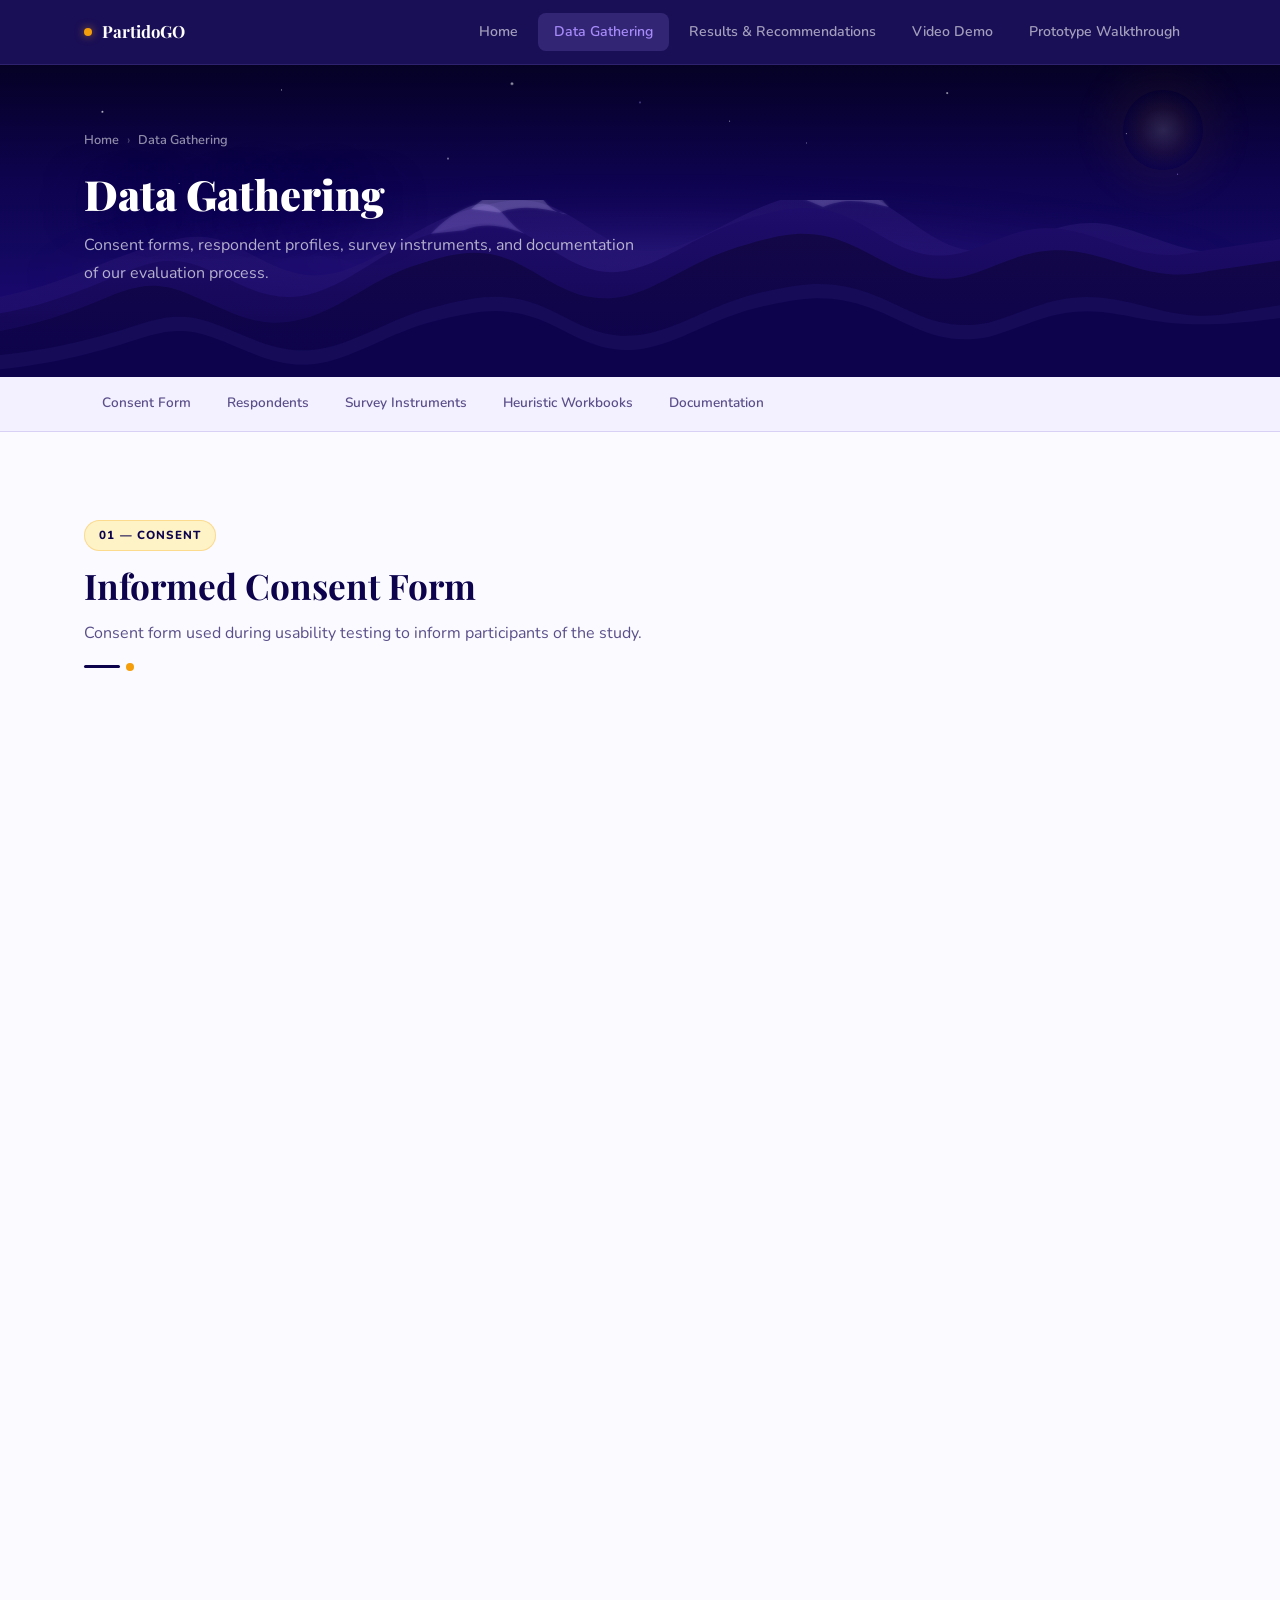
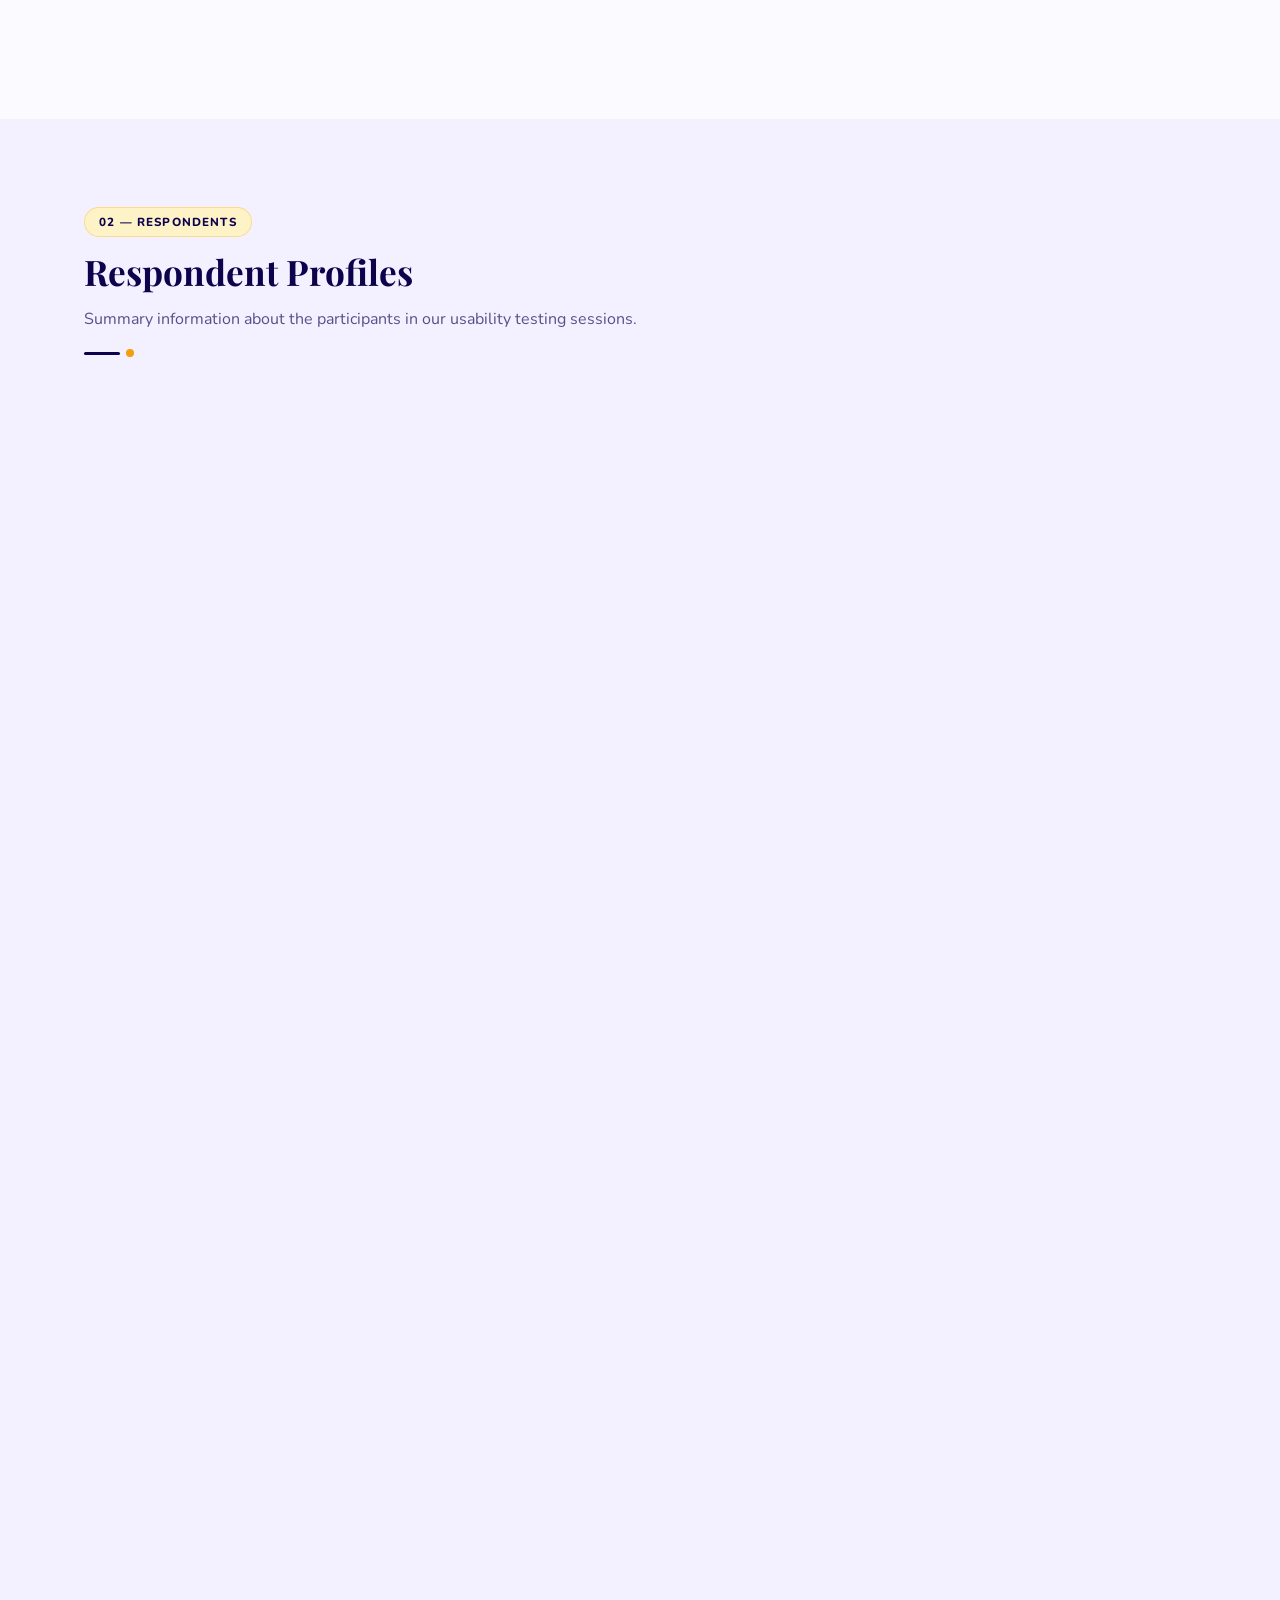
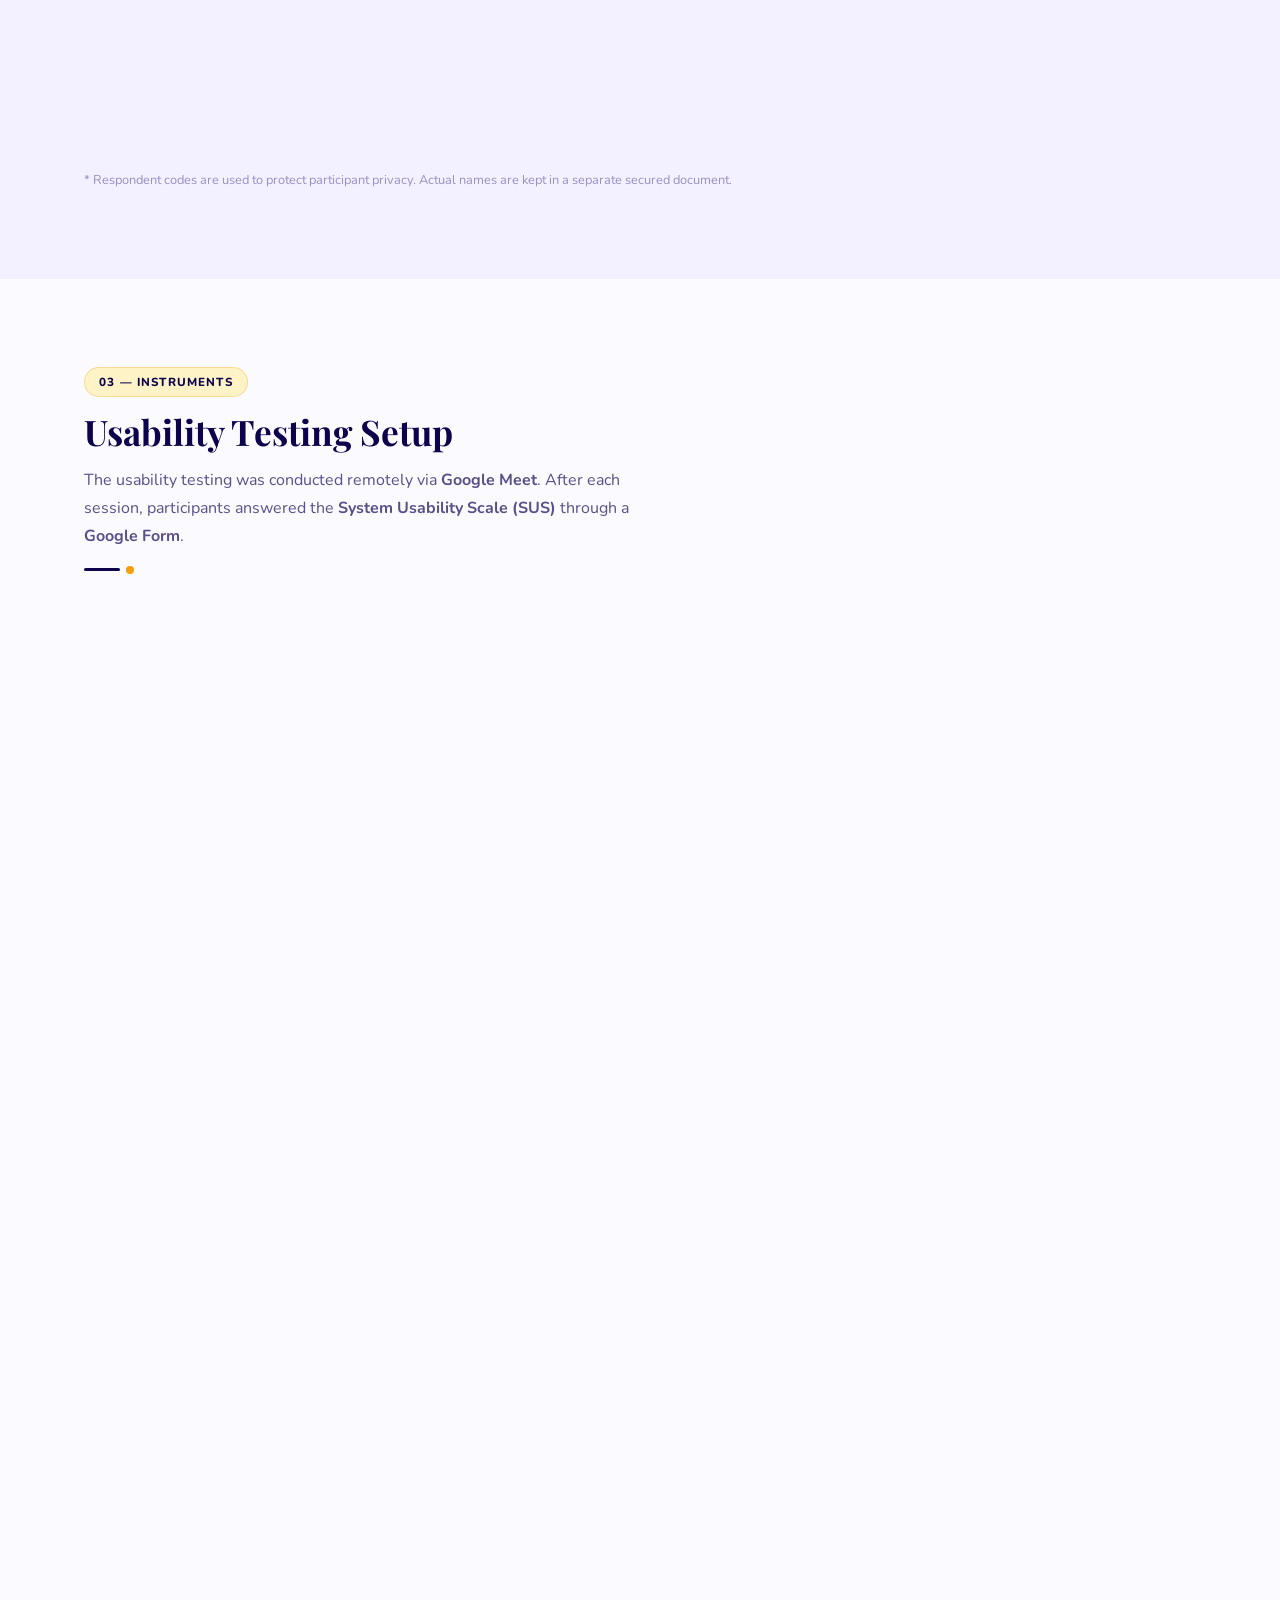
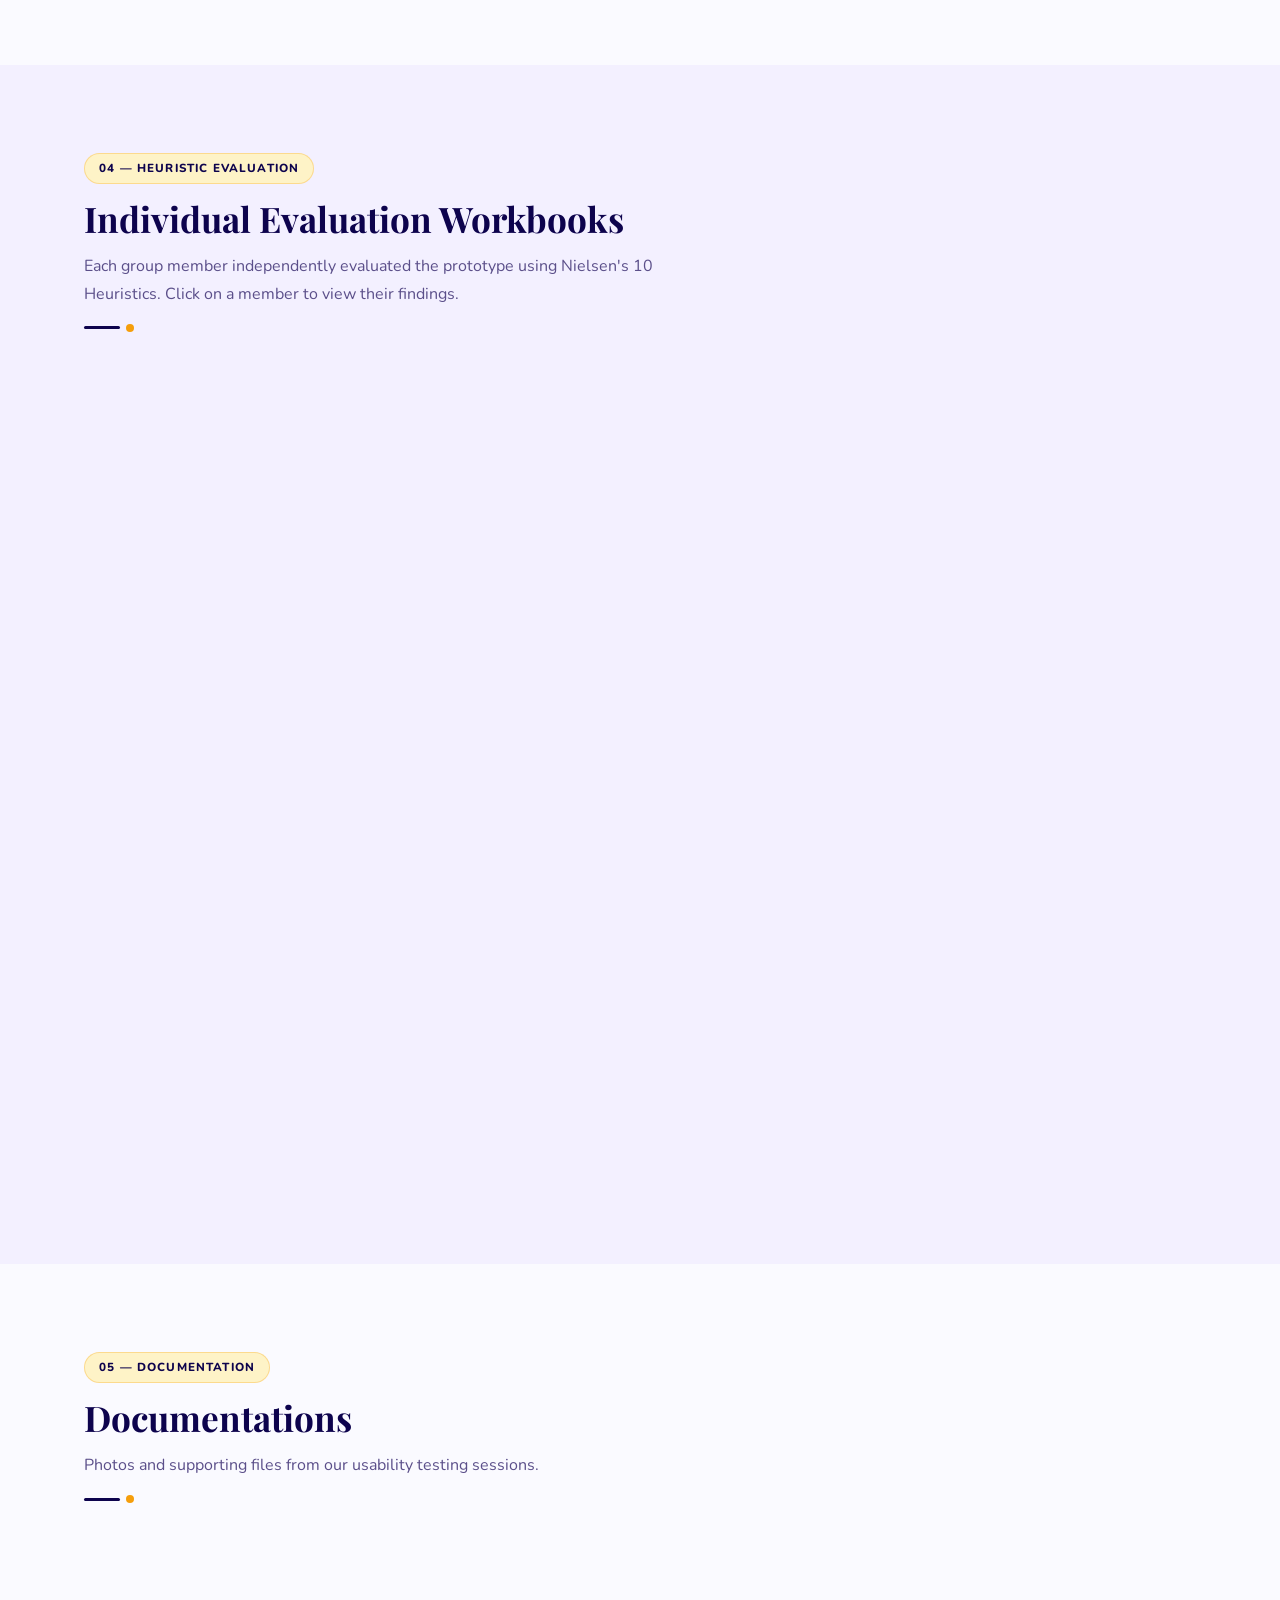
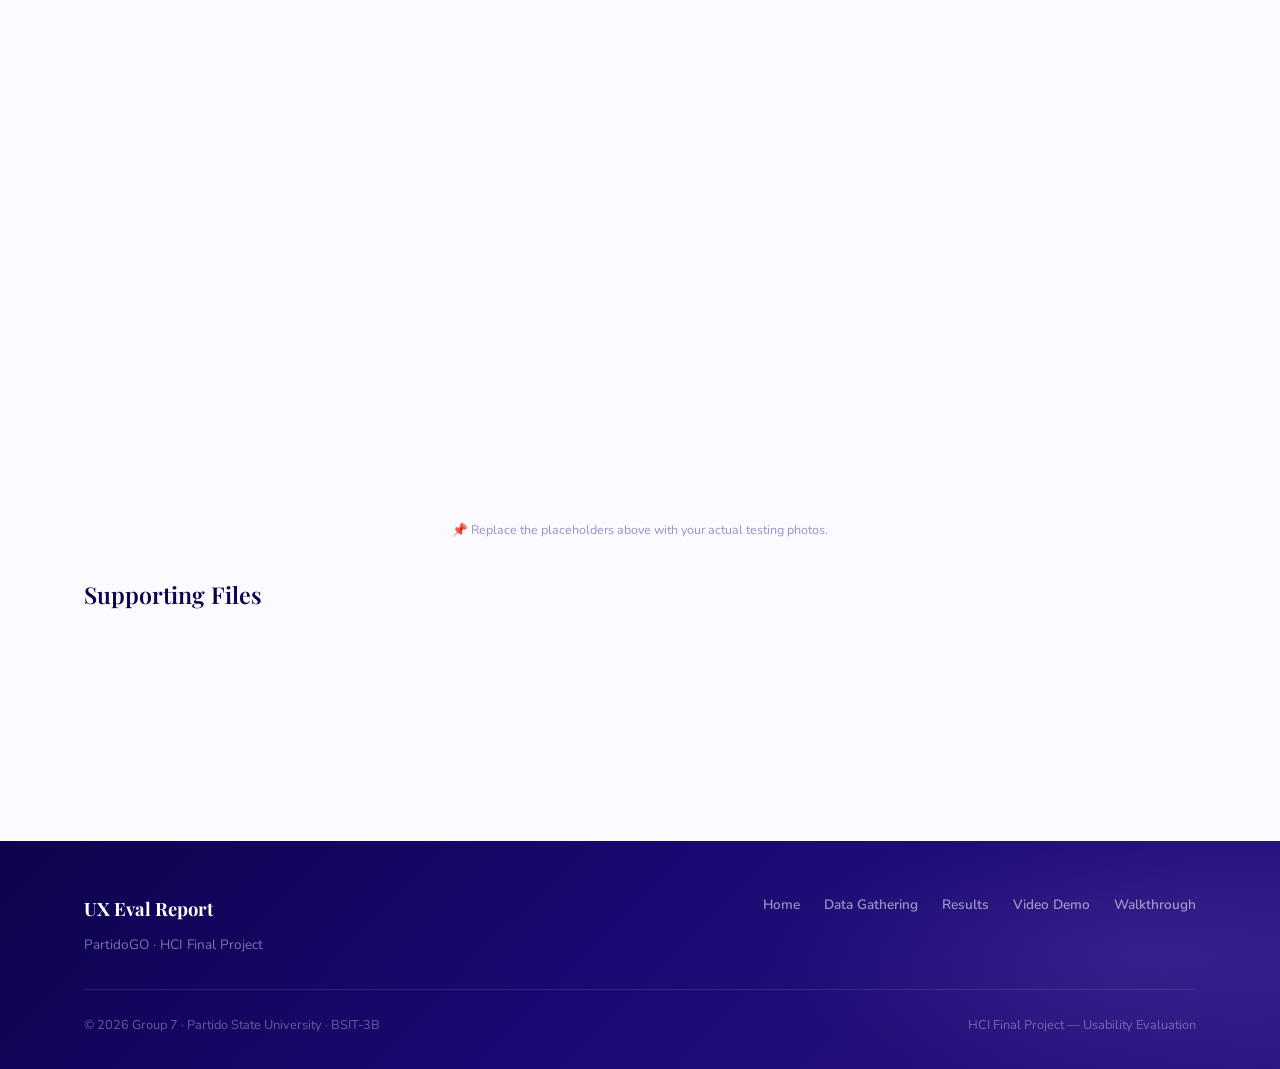
==== data-gathering.html @ dab22401 "Add files via upload" ====
<!DOCTYPE html>
<html lang="en">
<head>
  <meta charset="UTF-8">
  <meta name="viewport" content="width=device-width, initial-scale=1.0">
  <title>Data Gathering — Usability Evaluation Report</title>
  <link rel="stylesheet" href="style.css">
</head>
<body>

  <!-- ══════════════════ NAVBAR ══════════════════ -->
  <nav class="navbar">
    <div class="nav-container">
      <a href="index.html" class="nav-brand">
        <span class="brand-dot"></span>
        PartidoGO
      </a>
      <div class="nav-links">
        <a href="index.html"                 class="nav-link">Home</a>
        <a href="data-gathering.html"        class="nav-link active">Data Gathering</a>
        <a href="results.html"               class="nav-link">Results &amp; Recommendations</a>
        <a href="video-demo.html"            class="nav-link">Video Demo</a>
        <a href="prototype-walkthrough.html" class="nav-link">Prototype Walkthrough</a>
      </div>
      <button class="nav-toggle" id="navToggle" aria-label="Toggle menu">
        <span></span><span></span><span></span>
      </button>
    </div>
  </nav>

  <!-- ══════════════════ PAGE HERO ══════════════════ -->
  <section class="page-hero">
    <div class="page-hero-aurora"></div>
    <div class="page-hero-mountains">
      <svg viewBox="0 0 1440 200" preserveAspectRatio="none" xmlns="http://www.w3.org/2000/svg">
        <defs>
          <linearGradient id="ph-far" x1="0" y1="0" x2="0" y2="1">
            <stop offset="0%" stop-color="#2D1A7A" stop-opacity=".5"/>
            <stop offset="100%" stop-color="#1A0A60" stop-opacity=".75"/>
          </linearGradient>
          <linearGradient id="ph-mid" x1="0" y1="0" x2="0" y2="1">
            <stop offset="0%" stop-color="#1E0D6A"/>
            <stop offset="100%" stop-color="#120550"/>
          </linearGradient>
          <linearGradient id="ph-near" x1="0" y1="0" x2="0" y2="1">
            <stop offset="0%" stop-color="#130747"/>
            <stop offset="100%" stop-color="#0D034D"/>
          </linearGradient>
          <filter id="ph-glow"><feGaussianBlur stdDeviation="2" result="b"/><feMerge><feMergeNode in="b"/><feMergeNode in="SourceGraphic"/></feMerge></filter>
        </defs>
        <!-- Far peaks -->
        <g class="mtn-layer-1">
          <path d="M-40,200 L-40,115 C50,105 100,75 160,55 C205,40 230,35 265,52 C305,72 335,95 385,80 C435,64 470,25 530,10 C572,-2 600,-6 638,16 C674,36 705,68 755,54 C800,42 835,10 895,-5 C938,-16 965,-18 1000,8 C1038,32 1072,68 1125,55 C1165,44 1198,18 1250,28 C1305,40 1340,68 1395,55 L1480,42 L1480,200 Z" fill="url(#ph-far)"/>
          <path d="M530,10 C545,-3 558,-10 572,-14 C584,-18 594,-16 606,-6 C616,4 620,14 638,16 C615,10 588,4 562,14 Z" fill="rgba(210,200,255,.16)" filter="url(#ph-glow)"/>
          <path d="M895,-5 C910,-18 924,-24 940,-28 C952,-31 963,-28 974,-20 C983,-13 988,-4 1000,8 C977,2 952,-4 926,8 Z" fill="rgba(210,200,255,.13)" filter="url(#ph-glow)"/>
        </g>
        <!-- Mid peaks -->
        <g class="mtn-layer-2">
          <path d="M-60,200 L-60,135 C30,128 75,108 125,88 C162,72 188,60 228,76 C272,94 305,120 355,104 C400,90 432,55 485,38 C526,25 554,20 590,38 C628,57 660,92 712,78 C756,66 787,36 845,20 C888,8 916,3 955,20 C994,38 1025,72 1080,60 C1118,50 1150,24 1202,34 C1255,44 1290,72 1348,58 L1480,38 L1480,200 Z" fill="url(#ph-mid)"/>
          <path d="M485,38 C498,24 512,14 527,8 C538,3 548,2 560,10 C570,17 574,28 590,38 C570,30 547,24 522,34 Z" fill="rgba(180,165,255,.14)" filter="url(#ph-glow)"/>
        </g>
        <!-- Near ridge -->
        <g class="mtn-layer-3">
          <path d="M-80,200 L-80,158 C10,150 55,136 105,116 C142,100 168,88 208,104 C254,122 288,148 340,134 C386,122 418,88 472,72 C514,58 543,53 580,70 C618,88 650,120 704,108 C748,97 780,66 840,50 C884,37 912,32 952,48 C994,65 1028,98 1084,86 C1124,76 1156,50 1210,58 C1264,66 1298,94 1360,80 L1480,62 L1480,200 Z" fill="url(#ph-near)"/>
        </g>
        <!-- Foreground silhouette -->
        <path d="M-40,200 L-40,178 C45,172 90,160 138,146 C173,135 198,124 238,138 C282,153 314,178 368,166 C412,155 444,130 498,118 C540,108 568,104 606,118 C644,133 676,162 730,150 C774,140 806,114 865,102 C908,93 937,90 978,105 C1020,120 1054,150 1112,138 C1152,128 1184,104 1240,110 C1295,116 1328,140 1392,126 L1480,112 L1480,200 Z" fill="#0D034D"/>
        <!-- Fog seam -->
        <path d="M-40,178 C45,172 90,160 138,146 C173,135 198,124 238,138 C282,153 314,178 368,166 C412,155 444,130 498,118 C540,108 568,104 606,118 C644,133 676,162 730,150 C774,140 806,114 865,102 C908,93 937,90 978,105 C1020,120 1054,150 1112,138 C1152,128 1184,104 1240,110 C1295,116 1328,140 1392,126 L1480,112 L1480,126 C1328,154 1295,132 1240,126 C1184,120 1152,144 1112,154 C1054,166 1020,136 978,121 C937,106 908,109 865,118 C806,130 774,156 730,166 C676,178 644,149 606,134 C568,120 540,124 498,134 C444,146 412,171 368,182 C314,194 282,169 238,154 C198,140 173,151 138,162 C90,176 45,188 -40,194 Z" fill="rgba(167,139,250,.06)"/>
      </svg>
    </div>
    <div class="container">
      <div class="page-hero-content">
        <div class="breadcrumb">
          <a href="index.html">Home</a>
          <span class="sep">›</span>
          <span>Data Gathering</span>
        </div>
        <h1>Data Gathering</h1>
        <p>Consent forms, respondent profiles, survey instruments, and documentation of our evaluation process.</p>
      </div>
    </div>
  </section>

  <!-- ══════════════════ SECTION NAV ══════════════════ -->
  <div style="background: var(--surface); border-bottom: 1px solid var(--border); position: sticky; top: 64px; z-index: 90;">
    <div class="container">
      <div style="display:flex; gap:0; overflow-x:auto;">
        <a href="#consent"       style="padding:14px 18px; font-size:.85rem; font-weight:600; color:var(--text-muted); white-space:nowrap; border-bottom:2px solid transparent; transition:var(--transition);" onmouseover="this.style.color='var(--blue)'" onmouseout="this.style.color='var(--text-muted)'">Consent Form</a>
        <a href="#respondents"   style="padding:14px 18px; font-size:.85rem; font-weight:600; color:var(--text-muted); white-space:nowrap; border-bottom:2px solid transparent; transition:var(--transition);" onmouseover="this.style.color='var(--blue)'" onmouseout="this.style.color='var(--text-muted)'">Respondents</a>
        <a href="#instruments"   style="padding:14px 18px; font-size:.85rem; font-weight:600; color:var(--text-muted); white-space:nowrap; border-bottom:2px solid transparent; transition:var(--transition);" onmouseover="this.style.color='var(--blue)'" onmouseout="this.style.color='var(--text-muted)'">Survey Instruments</a>
        <a href="#heuristics"    style="padding:14px 18px; font-size:.85rem; font-weight:600; color:var(--text-muted); white-space:nowrap; border-bottom:2px solid transparent; transition:var(--transition);" onmouseover="this.style.color='var(--blue)'" onmouseout="this.style.color='var(--text-muted)'">Heuristic Workbooks</a>
        <a href="#documentation" style="padding:14px 18px; font-size:.85rem; font-weight:600; color:var(--text-muted); white-space:nowrap; border-bottom:2px solid transparent; transition:var(--transition);" onmouseover="this.style.color='var(--blue)'" onmouseout="this.style.color='var(--text-muted)'">Documentation</a>
      </div>
    </div>
  </div>

 <!--══════════════════ 1. CONSENT FORM ══════════════════ --> 
  <section class="section" id="consent">
    <div class="container">
      <div class="section-header">
        <span class="section-tag">01 — Consent</span>
        <h2>Informed Consent Form</h2>
        <p>Consent form used during usability testing to inform participants of the study.</p>
        <div class="section-divider"></div>
      </div>

      <div class="document-preview fade-up">
        <!-- ✏️ EDIT: Replace all [placeholders] with your actual content -->
        <h3>INFORMED CONSENT FORM</h3>
        <p class="doc-subtitle">Usability Testing — PartidoGO<br>Partido State University · CEC · AY 2025-2026</p>

         <div class="doc-section">
          <h4>Study Title</h4>
          <p>PartidoGo is a mobile application designed to streamline tourism in the Partido area of Bicol by 
            allowing users to easily locate and book local resorts and tourist spots. 
            It solves the difficulty of finding reliable travel information in the region,
             specifically targeting local travelers and tourists looking for a seamless exploration experience. 
            Core features include an interactive map, verified accommodation listings, and a simplified booking system.</p>
        </div> 

        <div class="doc-section">
          <h4>Purpose of the Study</h4>
          <p>
            
            This study aims to evaluate the usability of the PartidoGO mobile application
            prototype. The evaluation will help identify usability issues and areas for improvement
            based on user interaction and feedback.
          </p>
        </div> 

         <!-- ✏️ EDIT: Update these based on your actual testing procedure  -->
        <!-- <div class="doc-section">
          <h4>What Participation Involves</h4>
          <ul>
            
            <li>You will be asked to perform a series of tasks using the prototype.</li>
            <li>Your interactions, comments, and feedback will be observed and recorded.</li>
            <li>You will complete a short survey after the tasks are completed.</li>
            <li>The session is expected to take approximately [X] minutes.</li>
          </ul>
        </div> -->

        <div class="doc-section">
          <h4>Confidentiality</h4>
          <p>
            All information collected during this study will be kept confidential and will only be
            used for academic purposes. Your name will not be associated with any published results
            unless you give explicit permission.
          </p>
        </div>

        <div class="doc-section">
          <h4>Voluntary Participation</h4>
          <p>
            Participation in this study is entirely voluntary. You may choose to stop participating
            at any time without consequence.
          </p>
        </div>

        <div class="doc-section">
          <h4>Participant Agreement</h4>
          <div class="doc-field">
            <span class="doc-field-label">Participant Name</span>
            <span class="doc-field-value">______________________________</span>
          </div>
          <div class="doc-field">
            <span class="doc-field-label">Signature</span>
            <span class="doc-field-value">______________________________</span>
          </div>
          <div class="doc-field">
            <span class="doc-field-label">Date</span>
            <span class="doc-field-value">______________________________</span>
          </div>
        </div> 

        <!-- Download Button -->
        <div style="margin-top:28px; display:flex; align-items:center; gap:16px; flex-wrap:wrap;">
          <a href="assets/docs/consent-form.pdf" download="PartidoGO_Consent_Form.pdf"
             style="
               display: inline-flex; align-items: center; gap: 10px;
               padding: 13px 28px;
               background: var(--grad-card);
               color: #fff;
               font-family: 'Nunito', sans-serif;
               font-weight: 700; font-size: .92rem;
               border-radius: var(--radius-md);
               text-decoration: none;
               box-shadow: 0 4px 16px rgba(13,3,77,.25);
               transition: var(--transition);
               border: 1px solid rgba(167,139,250,.25);
             "
             onmouseover="this.style.transform='translateY(-2px)'; this.style.boxShadow='0 8px 24px rgba(13,3,77,.35)';"
             onmouseout="this.style.transform='translateY(0)'; this.style.boxShadow='0 4px 16px rgba(13,3,77,.25)';">
            <svg xmlns="http://www.w3.org/2000/svg" width="18" height="18" viewBox="0 0 24 24" fill="none"
                 stroke="currentColor" stroke-width="2.2" stroke-linecap="round" stroke-linejoin="round">
              <path d="M21 15v4a2 2 0 0 1-2 2H5a2 2 0 0 1-2-2v-4"/>
              <polyline points="7 10 12 15 17 10"/>
              <line x1="12" y1="15" x2="12" y2="3"/>
            </svg>
            Download Consent Form (PDF)
          </a>
          <span style="font-size:.8rem; color:var(--text-light);">
            <!-- ✏️ EDIT: Update the href above to your actual PDF path -->
            File: PartidoGO_Consent_Form.pdf
          </span>
        </div>
      </div>

    </div>
  </section>

  <!-- ══════════════════ 2. RESPONDENTS ══════════════════ -->
  <section class="section" id="respondents" style="background: var(--surface);">
    <div class="container">
      <div class="section-header">
        <span class="section-tag">02 — Respondents</span>
        <h2>Respondent Profiles</h2>
        <p>Summary information about the participants in our usability testing sessions.</p>
        <div class="section-divider"></div>
      </div>

      <!-- Summary Stats -->
      <div class="grid-4 fade-up" style="margin-bottom: 40px;">
        <div class="card stat-card">
          <div class="stat-number"><span data-count="20">20</span></div>
          <div class="stat-label">Total Respondents</div>
        </div>
        <div class="card stat-card">
          <div class="stat-number" style="font-size:1.8rem;">19–24</div>
          <div class="stat-label">Age Range</div>
        </div>
        <div class="card stat-card">
          <div class="stat-number"><span data-count="30">30</span><span class="stat-unit">m</span></div>
          <div class="stat-label">Avg. Session Duration</div>
        </div>
        <div class="card stat-card">
          <div class="stat-number"><span data-count="1">1</span></div>
          <div class="stat-label">Presentation Per Session</div>
        </div>
      </div>

      <!-- Respondent Table -->
      <div class="table-wrap fade-up">
        <table>
          <thead>
            <tr>
              <th>#</th>
              <th>Respondent Code</th>
              <th>Age</th>
              <th>Gender</th>
              <th>Occupation</th>
              <th>Device Experience</th>
              <th>App Familiarity</th>
            </tr>
          </thead>
          <tbody>
            <!-- Real respondent data from Google Form -->
            <tr>
              <td>1</td>
              <td><span class="resp-tag">P-01</span></td>
              <td>19</td>
              <td>Male</td>
              <td>BET-EET</td>
              <td><span class="badge badge-blue">No Experience</span></td>
              <td><span class="badge badge-blue">Weekly</span></td>
            </tr>
            <tr>
              <td>2</td>
              <td><span class="resp-tag">P-02</span></td>
              <td>19</td>
              <td>Male</td>
              <td>BET-EET</td>
              <td><span class="badge badge-navy">Experienced</span></td>
              <td><span class="badge badge-blue">Weekly</span></td>
            </tr>
            <tr>
              <td>3</td>
              <td><span class="resp-tag">P-03</span></td>
              <td>19</td>
              <td>Male</td>
              <td>BET-EET</td>
              <td><span class="badge badge-navy">Experienced</span></td>
              <td><span class="badge badge-navy">Daily</span></td>
            </tr>
            <tr>
              <td>4</td>
              <td><span class="resp-tag">P-04</span></td>
              <td>24</td>
              <td>Male</td>
              <td>BET-EET</td>
              <td><span class="badge badge-blue">No Experience</span></td>
              <td><span class="badge badge-navy">Daily</span></td>
            </tr>
            <tr>
              <td>5</td>
              <td><span class="resp-tag">P-05</span></td>
              <td>23</td>
              <td>Male</td>
              <td>BET-EET</td>
              <td><span class="badge badge-navy">Experienced</span></td>
              <td><span class="badge badge-navy">Daily</span></td>
            </tr>
            <tr>
              <td>6</td>
              <td><span class="resp-tag">P-06</span></td>
              <td>20</td>
              <td>Male</td>
              <td>BET-EET</td>
              <td><span class="badge badge-blue">No Experience</span></td>
              <td><span class="badge badge-navy">Daily</span></td>
            </tr>
            <tr>
              <td>7</td>
              <td><span class="resp-tag">P-07</span></td>
              <td>21</td>
              <td>Male</td>
              <td>BET-EET</td>
              <td><span class="badge badge-navy">Experienced</span></td>
              <td><span class="badge badge-blue">Weekly</span></td>
            </tr>
            <tr>
              <td>8</td>
              <td><span class="resp-tag">P-08</span></td>
              <td>21</td>
              <td>Male</td>
              <td>BET-EET</td>
              <td><span class="badge badge-blue">No Experience</span></td>
              <td><span class="badge badge-blue">Weekly</span></td>
            </tr>
            <tr>
              <td>9</td>
              <td><span class="resp-tag">P-09</span></td>
              <td>20</td>
              <td>Female</td>
              <td>BET-EET</td>
              <td><span class="badge badge-navy">Experienced</span></td>
              <td><span class="badge badge-navy">Daily</span></td>
            </tr>
            <tr>
              <td>10</td>
              <td><span class="resp-tag">P-10</span></td>
              <td>20</td>
              <td>Male</td>
              <td>BET-EET</td>
              <td><span class="badge badge-navy">Experienced</span></td>
              <td><span class="badge badge-navy">Daily</span></td>
            </tr>
            <tr>
              <td>11</td>
              <td><span class="resp-tag">P-11</span></td>
              <td>21</td>
              <td>Male</td>
              <td>BSIT</td>
              <td><span class="badge badge-blue">No Experience</span></td>
              <td><span class="badge badge-blue">Weekly</span></td>
            </tr>
            <tr>
              <td>12</td>
              <td><span class="resp-tag">P-12</span></td>
              <td>21</td>
              <td>Female</td>
              <td>BSIT</td>
              <td><span class="badge badge-navy">Experienced</span></td>
              <td><span class="badge badge-blue">Weekly</span></td>
            </tr>
            <tr>
              <td>13</td>
              <td><span class="resp-tag">P-13</span></td>
              <td>21</td>
              <td>Male</td>
              <td>BSIT</td>
              <td><span class="badge badge-blue">No Experience</span></td>
              <td><span class="badge badge-navy">Daily</span></td>
            </tr>
            <tr>
              <td>14</td>
              <td><span class="resp-tag">P-14</span></td>
              <td>21</td>
              <td>Male</td>
              <td>BSIT</td>
              <td><span class="badge badge-blue">No Experience</span></td>
              <td><span class="badge badge-navy">Daily</span></td>
            </tr>
            <tr>
              <td>15</td>
              <td><span class="resp-tag">P-15</span></td>
              <td>21</td>
              <td>Female</td>
              <td>BSIT</td>
              <td><span class="badge badge-blue">No Experience</span></td>
              <td><span class="badge badge-navy">Daily</span></td>
            </tr>
            <tr>
              <td>16</td>
              <td><span class="resp-tag">P-16</span></td>
              <td>21</td>
              <td>Female</td>
              <td>BSIT</td>
              <td><span class="badge badge-blue">No Experience</span></td>
              <td><span class="badge badge-blue">Weekly</span></td>
            </tr>
            <tr>
              <td>17</td>
              <td><span class="resp-tag">P-17</span></td>
              <td>20</td>
              <td>Male</td>
              <td>BSIT</td>
              <td><span class="badge badge-navy">Experienced</span></td>
              <td><span class="badge badge-navy">Daily</span></td>
            </tr>
            <tr>
              <td>18</td>
              <td><span class="resp-tag">P-18</span></td>
              <td>21</td>
              <td>Female</td>
              <td>BSIT</td>
              <td><span class="badge badge-navy">Experienced</span></td>
              <td><span class="badge badge-navy">Daily</span></td>
            </tr>
            <tr>
              <td>19</td>
              <td><span class="resp-tag">P-19</span></td>
              <td>21</td>
              <td>Female</td>
              <td>BSIT</td>
              <td><span class="badge badge-navy">Experienced</span></td>
              <td><span class="badge badge-navy">Daily</span></td>
            </tr>
            <tr>
              <td>20</td>
              <td><span class="resp-tag">P-20</span></td>
              <td>22</td>
              <td>Undisclosed</td>
              <td>BET-EET</td>
              <td><span class="badge badge-blue">No Experience</span></td>
              <td><span class="badge badge-navy">Daily</span></td>
            </tr>
          </tbody>
        </table>
      </div>
      <p style="font-size:.8rem; color:var(--text-light); margin-top:12px;">
        * Respondent codes are used to protect participant privacy. Actual names are kept in a separate secured document.
      </p>

    </div>
  </section>

  <!-- ══════════════════ 3. SURVEY INSTRUMENTS ══════════════════ -->
  <section class="section" id="instruments">
    <div class="container">
      <div class="section-header">
        <span class="section-tag">03 — Instruments</span>
        <h2>Usability Testing Setup</h2>
        <p>The usability testing was conducted remotely via <strong>Google Meet</strong>. After each session, participants answered the <strong>System Usability Scale (SUS)</strong> through a <strong>Google Form</strong>.</p>
        <div class="section-divider"></div>
      </div>

      <!-- Platform cards -->
      <div class="grid-2 fade-up" style="gap:20px; margin-bottom:28px;">

        <div class="card" style="padding:28px; display:flex; gap:20px; align-items:flex-start;">
          <div style="min-width:52px; height:52px; border-radius:var(--radius-md); background:linear-gradient(135deg,#00897B,#00BCD4); display:flex; align-items:center; justify-content:center; font-size:1.6rem; flex-shrink:0;">📹</div>
          <div>
            <h3 style="margin-bottom:8px; font-size:1.05rem;">Google Meet</h3>
            <p style="font-size:.87rem; color:var(--text-muted); margin-bottom:14px;">Sessions were conducted online via Google Meet. Participants shared their screens while navigating the PartidoGO Figma prototype. Evaluators observed in real time using a think-aloud protocol.</p>
            <div style="display:flex; flex-wrap:wrap; gap:8px;">
              <span class="badge badge-blue">Remote Testing</span>
              <span class="badge badge-blue">Screen Sharing</span>
              <span class="badge badge-blue">Think-Aloud Protocol</span>
              <span class="badge badge-blue">Live Observation</span>
            </div>
          </div>
        </div>

        <div class="card" style="padding:28px; display:flex; gap:20px; align-items:flex-start;">
          <div style="min-width:52px; height:52px; border-radius:var(--radius-md); background:linear-gradient(135deg,#7B1FA2,#AB47BC); display:flex; align-items:center; justify-content:center; font-size:1.6rem; flex-shrink:0;">📋</div>
          <div>
            <h3 style="margin-bottom:8px; font-size:1.05rem;">Google Forms — SUS Survey</h3>
            <p style="font-size:.87rem; color:var(--text-muted); margin-bottom:14px;">After each session, participants answered the System Usability Scale (SUS) — a 10-item questionnaire rated on a 5-point Likert scale — plus two open-ended questions, all via Google Forms.</p>
            <div style="display:flex; flex-wrap:wrap; gap:8px;">
              <span class="badge badge-blue">SUS Questionnaire</span>
              <span class="badge badge-blue">5-Point Likert Scale</span>
              <span class="badge badge-blue">Post-Test Survey</span>
              <span class="badge badge-blue">Online Form</span>
            </div>
            <div style="margin-top:16px;">
              <a href="https://docs.google.com/forms/d/e/1FAIpQLSet2xJ8a_52hUhe0fhdMQfhwXNplUOZAH_THDa6PddJi89e6w/viewform" target="_blank" rel="noopener"
                 style="display:inline-flex; align-items:center; gap:8px; padding:9px 18px; background:var(--grad-card); color:#fff; font-size:.83rem; font-weight:700; border-radius:100px; transition:var(--transition);"
                 onmouseover="this.style.opacity='.85'" onmouseout="this.style.opacity='1'">
                Open Google Form ↗
              </a>
            </div>
          </div>
        </div>

      </div>

      <!-- SUS Questions + Process -->
      <div class="grid-2 fade-up" style="align-items:start; gap:24px; margin-bottom:32px;">

        <div class="card" style="padding:28px;">
          <h3 style="margin-bottom:6px;">📊 SUS — 10 Questions</h3>
          <p style="font-size:.82rem; color:var(--text-muted); margin-bottom:20px;">Rated 1 (Strongly Disagree) to 5 (Strongly Agree)</p>
          <div style="display:flex; flex-direction:column; gap:10px;">
                        <div style="display:flex; gap:12px; align-items:flex-start;">
              <span style="min-width:26px; height:26px; background:var(--navy); color:#fff; border-radius:50%; display:flex; align-items:center; justify-content:center; font-size:.72rem; font-weight:700; flex-shrink:0; margin-top:1px;">1</span>
              <span style="font-size:.87rem; color:var(--text);">I think that I would like to use the PartidoGO system frequently.</span>
            </div>            <div style="display:flex; gap:12px; align-items:flex-start;">
              <span style="min-width:26px; height:26px; background:var(--navy); color:#fff; border-radius:50%; display:flex; align-items:center; justify-content:center; font-size:.72rem; font-weight:700; flex-shrink:0; margin-top:1px;">2</span>
              <span style="font-size:.87rem; color:var(--text);">I found the PartidoGO system unnecessarily complex.</span>
            </div>            <div style="display:flex; gap:12px; align-items:flex-start;">
              <span style="min-width:26px; height:26px; background:var(--navy); color:#fff; border-radius:50%; display:flex; align-items:center; justify-content:center; font-size:.72rem; font-weight:700; flex-shrink:0; margin-top:1px;">3</span>
              <span style="font-size:.87rem; color:var(--text);">I thought the system was easy to use.</span>
            </div>            <div style="display:flex; gap:12px; align-items:flex-start;">
              <span style="min-width:26px; height:26px; background:var(--navy); color:#fff; border-radius:50%; display:flex; align-items:center; justify-content:center; font-size:.72rem; font-weight:700; flex-shrink:0; margin-top:1px;">4</span>
              <span style="font-size:.87rem; color:var(--text);">I think that I would need the support of a technical person to use the system.</span>
            </div>            <div style="display:flex; gap:12px; align-items:flex-start;">
              <span style="min-width:26px; height:26px; background:var(--navy); color:#fff; border-radius:50%; display:flex; align-items:center; justify-content:center; font-size:.72rem; font-weight:700; flex-shrink:0; margin-top:1px;">5</span>
              <span style="font-size:.87rem; color:var(--text);">I found the various functions in this system were well integrated.</span>
            </div>            <div style="display:flex; gap:12px; align-items:flex-start;">
              <span style="min-width:26px; height:26px; background:var(--navy); color:#fff; border-radius:50%; display:flex; align-items:center; justify-content:center; font-size:.72rem; font-weight:700; flex-shrink:0; margin-top:1px;">6</span>
              <span style="font-size:.87rem; color:var(--text);">I thought there was too much inconsistency in this system.</span>
            </div>            <div style="display:flex; gap:12px; align-items:flex-start;">
              <span style="min-width:26px; height:26px; background:var(--navy); color:#fff; border-radius:50%; display:flex; align-items:center; justify-content:center; font-size:.72rem; font-weight:700; flex-shrink:0; margin-top:1px;">7</span>
              <span style="font-size:.87rem; color:var(--text);">I would imagine that most people would learn to use this system very quickly.</span>
            </div>            <div style="display:flex; gap:12px; align-items:flex-start;">
              <span style="min-width:26px; height:26px; background:var(--navy); color:#fff; border-radius:50%; display:flex; align-items:center; justify-content:center; font-size:.72rem; font-weight:700; flex-shrink:0; margin-top:1px;">8</span>
              <span style="font-size:.87rem; color:var(--text);">I found the system very cumbersome to use.</span>
            </div>            <div style="display:flex; gap:12px; align-items:flex-start;">
              <span style="min-width:26px; height:26px; background:var(--navy); color:#fff; border-radius:50%; display:flex; align-items:center; justify-content:center; font-size:.72rem; font-weight:700; flex-shrink:0; margin-top:1px;">9</span>
              <span style="font-size:.87rem; color:var(--text);">I felt very confident using the system.</span>
            </div>            <div style="display:flex; gap:12px; align-items:flex-start;">
              <span style="min-width:26px; height:26px; background:var(--navy); color:#fff; border-radius:50%; display:flex; align-items:center; justify-content:center; font-size:.72rem; font-weight:700; flex-shrink:0; margin-top:1px;">10</span>
              <span style="font-size:.87rem; color:var(--text);">I needed to learn a lot of things before I could get going with this system.</span>
            </div>
          </div>
        </div>

        <div style="display:flex; flex-direction:column; gap:20px;">

          <div class="card" style="padding:28px;">
            <h3 style="margin-bottom:16px;">🗓️ Session Process</h3>
            <div style="display:flex; flex-direction:column; gap:14px;">
              <div style="display:flex; gap:14px; align-items:flex-start;">
                <div style="min-width:32px; height:32px; border-radius:50%; background:var(--grad-card); color:var(--lavender); display:flex; align-items:center; justify-content:center; font-weight:800; font-size:.85rem; flex-shrink:0;">1</div>
                <div><div style="font-weight:700; font-size:.88rem; color:var(--navy);">Invitation &amp; Consent</div><div style="font-size:.82rem; color:var(--text-muted);">Participants were invited via Google Meet. The consent form was explained and acknowledged before the session began.</div></div>
              </div>
              <div style="display:flex; gap:14px; align-items:flex-start;">
                <div style="min-width:32px; height:32px; border-radius:50%; background:var(--grad-card); color:var(--lavender); display:flex; align-items:center; justify-content:center; font-weight:800; font-size:.85rem; flex-shrink:0;">2</div>
                <div><div style="font-weight:700; font-size:.88rem; color:var(--navy);">Prototype Testing via Screen Share</div><div style="font-size:.82rem; color:var(--text-muted);">Participants shared their screen and navigated the PartidoGO Figma prototype while thinking aloud. Evaluators observed silently and noted issues.</div></div>
              </div>
              <div style="display:flex; gap:14px; align-items:flex-start;">
                <div style="min-width:32px; height:32px; border-radius:50%; background:var(--grad-card); color:var(--lavender); display:flex; align-items:center; justify-content:center; font-weight:800; font-size:.85rem; flex-shrink:0;">3</div>
                <div><div style="font-weight:700; font-size:.88rem; color:var(--navy);">Post-Test SUS Survey via Google Forms</div><div style="font-size:.82rem; color:var(--text-muted);">After the session, participants were sent the Google Form link containing the SUS questionnaire and open-ended questions.</div></div>
              </div>
            </div>
          </div>

          <div class="card" style="padding:28px;">
            <h3 style="margin-bottom:16px;">💬 Open-Ended Questions</h3>
            <div style="display:flex; flex-direction:column; gap:12px;">
              <div style="padding:12px 16px; background:var(--surface); border-radius:var(--radius-sm); border-left:3px solid var(--gold);">
                <div style="font-size:.87rem; color:var(--text);">What did you like about the system?</div>
              </div>
              <div style="padding:12px 16px; background:var(--surface); border-radius:var(--radius-sm); border-left:3px solid var(--gold);">
                <div style="font-size:.87rem; color:var(--text);">What improvements can you suggest?</div>
              </div>
            </div>
          </div>

        </div>
      </div>

      

    </div>
  </section>

    <!-- ══════════════════ 4. HEURISTIC WORKBOOKS ══════════════════ -->
  <section class="section" id="heuristics" style="background: var(--surface);">
    <div class="container">
      <div class="section-header">
        <span class="section-tag">04 — Heuristic Evaluation</span>
        <h2>Individual Evaluation Workbooks</h2>
        <p>Each group member independently evaluated the prototype using Nielsen's 10 Heuristics. Click on a member to view their findings.</p>
        <div class="section-divider"></div>
      </div>

      <!-- ✏️ INFO: The accordion below has one entry per member.
           Duplicate a .accordion-item block to add more members.
           The heuristic numbers below match Nielsen's 10: H1–H10. -->

      <div class="accordion fade-up">

        <!-- MEMBER 1 WORKBOOK -->
        <div class="accordion-item open">
          <button class="accordion-header">
            <div class="accordion-title">
              <div class="accordion-icon">AB</div>
              <!-- ✏️ EDIT: Member name -->
              Lon Adlehcir Monserate — Heuristic Evaluation Workbook
            </div>
            <span class="accordion-chevron">▼</span>
          </button>
                    <div class="accordion-body">
            <div style="padding:32px 24px; text-align:center; background:var(--surface); border-radius:var(--radius-md); border:2px dashed var(--border);">
              <div style="font-size:2.5rem; margin-bottom:12px;">📋</div>
              <div style="font-weight:700; font-size:1rem; color:var(--navy); margin-bottom:8px;">Lon Adlehcir Monserate</div>
              <div style="font-size:.88rem; color:var(--text-muted); margin-bottom:20px;">
                The completed heuristic evaluation workbook will be uploaded here once finished.<br>
                <em>Pending submission — coming soon.</em>
              </div>
              <div style="display:inline-flex; align-items:center; gap:8px; padding:10px 20px; background:var(--blue-light); border-radius:100px; font-size:.82rem; color:var(--text-muted);">
                <span>⏳</span> Workbook PDF pending upload
              </div>
            </div>
          </div>
        </div>

        <!-- MEMBER 2 WORKBOOK -->
        <div class="accordion-item">
          <button class="accordion-header">
            <div class="accordion-title">
              <div class="accordion-icon">
                <img src="assets/images/DEXTER.png" alt="">
              </div>
              Dexter P. Ricarte — Heuristic Evaluation Workbook
            </div>
            <span class="accordion-chevron">▼</span>
          </button>
          <div class="accordion-body">
            <div style="margin-bottom:20px; display:flex; align-items:center; justify-content:space-between; flex-wrap:wrap; gap:12px;">
              <div>
                <div style="font-weight:700; font-size:1rem; color:var(--indigo-deep);">Dexter P. Ricarte</div>
                <div style="font-size:.82rem; color:var(--text-muted);">Evaluator · May 3, 2026 · PartidoGO</div>
              </div>
              <a href="assets/docs/Ricarte-D_Heuristic_Evaluation_Workbook.pdf" download
                 style="display:inline-flex; align-items:center; gap:8px; padding:10px 20px; background:var(--grad-card); color:#fff; border-radius:var(--radius-md); font-size:.82rem; font-weight:700; text-decoration:none;">
                ⬇ Download Workbook PDF
              </a>
            </div>

            <div class="table-wrap">
              <table>
                <thead>
                  <tr>
                    <th style="width:5%;">#</th>
                    <th style="width:20%;">Heuristic</th>
                    <th style="width:25%;">Issue Found</th>
                    <th style="width:15%;">Screen</th>
                    <th style="width:8%;">Severity</th>
                    <th style="width:27%;">Recommendation</th>
                  </tr>
                </thead>
                <tbody>
                  <tr>
                    <td style="font-weight:700; color:var(--indigo-deep);">H1</td>
                    <td style="font-weight:600;">Visibility of System Status</td>
                    <td>The bottom navigation bar highlights the "Search" icon (magnifying glass) as active, but the page content shows the "Explore" dashboard rather than a search interface.</td>
                    <td><span class="resp-tag">Home Screen</span></td>
                    <td><span class="severity-3">3</span></td>
                    <td>Ensure the active state of the navigation icons correctly matches the current page content.</td>
                  </tr>
                  <tr>
                    <td style="font-weight:700; color:var(--indigo-deep);">H2</td>
                    <td style="font-weight:600;">Match Between System and the Real World</td>
                    <td>The "Done" button and "Back" arrow are both present at the top, but it isn't immediately clear if "Done" saves the changes or if the "Back" arrow discards them.</td>
                    <td><span class="resp-tag">Profile</span></td>
                    <td><span class="severity-2">2</span></td>
                    <td>Use more explicit labels like "Save Changes" instead of "Done" to ensure the action matches the user's intent to update their information.</td>
                  </tr>
                  <tr>
                    <td style="font-weight:700; color:var(--indigo-deep);">H3</td>
                    <td style="font-weight:600;">User Control and Freedom</td>
                    <td>The user has no way to go back a step in the process. There is no cancel button or option to redo the schedule.</td>
                    <td><span class="resp-tag">My Schedule</span></td>
                    <td><span class="severity-3">3</span></td>
                    <td>Include a "Cancel" button or a "Close" (X) icon when the user is creating or editing an itinerary. Add a "Reset Schedule" button or "Edit" mode to modify individual entries without deleting the entire plan.</td>
                  </tr>
                  <tr>
                    <td style="font-weight:700; color:var(--indigo-deep);">H4</td>
                    <td style="font-weight:600;">Consistency and Standards</td>
                    <td>Naming inconsistency: the header on one screen says "Popular Places" while the home dashboard refers to them as "Best Destination".</td>
                    <td><span class="resp-tag">Multiple Screens</span></td>
                    <td><span class="severity-2">2</span></td>
                    <td>Standardize button components and terminology (e.g., choose either "Places" or "Destinations") across all frames to maintain a professional look and feel.</td>
                  </tr>
                  <tr>
                    <td style="font-weight:700; color:var(--indigo-deep);">H5</td>
                    <td style="font-weight:600;">Error Prevention</td>
                    <td>The "Sign up" form asks for "Birth of date" and "Phone Number" immediately. If a user enters an invalid format, there are no visible constraints or examples to guide them before they click Register.</td>
                    <td><span class="resp-tag">Sign Up</span></td>
                    <td><span class="severity-3">3</span></td>
                    <td>Use input masks for the date (mm/dd/yyyy) and phone number fields to prevent users from submitting incorrect data.</td>
                  </tr>
                  <tr>
                    <td style="font-weight:700; color:var(--indigo-deep);">H6</td>
                    <td style="font-weight:600;">Recognition Rather Than Recall</td>
                    <td>In the map, the search bar contains the placeholder "Search attractions...". Once the user clicks into the map, the search bar is still visible but empty. Users might forget what they were originally looking for if they navigate through multiple map layers.</td>
                    <td><span class="resp-tag">Map Search</span></td>
                    <td><span class="severity-2">2</span></td>
                    <td>Keep the last searched term visible in the search bar or provide a "Recent Searches" dropdown to minimize the user's memory load.</td>
                  </tr>
                  <tr>
                    <td style="font-weight:700; color:var(--indigo-deep);">H7</td>
                    <td style="font-weight:600;">Flexibility and Efficiency of Use</td>
                    <td>The MAP view shows zoom buttons (+ and -) and a "re-center" icon, but there are no accelerators for power users such as category filters (e.g., "Nearby Food" or "Gas Stations") directly on the map.</td>
                    <td><span class="resp-tag">Map</span></td>
                    <td><span class="severity-2">2</span></td>
                    <td>Add small shortcut "chips" or icons for common tourist needs (Restrooms, Food, Parking) directly on the map interface to speed up interaction.</td>
                  </tr>
                  <tr>
                    <td style="font-weight:700; color:var(--indigo-deep);">H8</td>
                    <td style="font-weight:600;">Aesthetic and Minimalist Design</td>
                    <td>The "Luksohon Falls" sheet contains redundant action buttons (both a "Directions" button and a "Start" button) that clutter the primary view. On "My Schedule", the use of large dates next to tiny location addresses creates a disjointed reading flow.</td>
                    <td><span class="resp-tag">Map · Schedule</span></td>
                    <td><span class="severity-2">2</span></td>
                    <td>Combine "Directions" and "Start" into a single primary action button. Reduce the number of icons and secondary text details displayed on initial cards to make the interface feel more modern and less busy.</td>
                  </tr>
                  <tr>
                    <td style="font-weight:700; color:var(--indigo-deep);">H9</td>
                    <td style="font-weight:600;">Help Users Recognize, Diagnose, and Recover from Errors</td>
                    <td>If a user views "My Schedule" on a day with no trips, the screen might appear broken rather than simply empty. There is also no clear feedback if a search for an attraction fails — the map simply remains static.</td>
                    <td><span class="resp-tag">My Schedule · Map</span></td>
                    <td><span class="severity-3">3</span></td>
                    <td>Display a friendly empty state message like "No trips today! Explore new destinations." Use traditional error styling (red text or icon) if a user attempts to "Set Schedule" without selecting a valid date.</td>
                  </tr>
                  <tr>
                    <td style="font-weight:700; color:var(--indigo-deep);">H10</td>
                    <td style="font-weight:600;">Help and Documentation</td>
                    <td>There are no tooltips or onboarding prompts to explain how to use the interactive map or the schedule sync feature.</td>
                    <td><span class="resp-tag">Map · Schedule</span></td>
                    <td><span class="severity-2">2</span></td>
                    <td>When a user first opens the Map, provide a one-time "coach mark" or tooltip pointing to the "View Maps" button to explain its function right at the moment they need it.</td>
                  </tr>
                </tbody>
              </table>
            </div>

            <!-- Severity Legend -->
            <div style="margin-top:16px; display:flex; flex-wrap:wrap; gap:12px; font-size:.8rem;">
              <span style="color:var(--text-muted); font-weight:600;">Severity Scale:</span>
              <span><span class="severity-0">0</span> — Not a problem</span>
              <span><span class="severity-1">1</span> — Cosmetic only</span>
              <span><span class="severity-2">2</span> — Minor</span>
              <span><span class="severity-3">3</span> — Major</span>
              <span><span class="severity-4">4</span> — Catastrophe</span>
            </div>
          </div>
        </div>

        <!-- MEMBER 3 WORKBOOK -->
        <div class="accordion-item">
          <button class="accordion-header">
            <div class="accordion-title">
              <div class="accordion-icon">
                <img src="assets/images/SHELEECATES.jpg" alt="">
              </div>
              Sheleecates Yurong Bruzo — Heuristic Evaluation Workbook
            </div>
            <span class="accordion-chevron">▼</span>
          </button>
          <div class="accordion-body">
            <div style="margin-bottom:20px; display:flex; align-items:center; justify-content:space-between; flex-wrap:wrap; gap:12px;">
              <div>
                <div style="font-weight:700; font-size:1rem; color:var(--indigo-deep);">Sheleecates Y. Bruzo</div>
                <div style="font-size:.82rem; color:var(--text-muted);">Evaluator · May 9, 2026 · PartidoGO</div>
              </div>
              <a href="assets/docs/Sheleecates-B_Heuristic_Evaluation_Workbook.pdf" download
                 style="display:inline-flex; align-items:center; gap:8px; padding:10px 20px; background:var(--grad-card); color:#fff; border-radius:var(--radius-md); font-size:.82rem; font-weight:700; text-decoration:none;">
                ⬇ Download Workbook PDF
              </a>
            </div>

            <div class="table-wrap">
              <table>
                <thead>
                  <tr>
                    <th style="width:5%;">#</th>
                    <th style="width:20%;">Heuristic</th>
                    <th style="width:28%;">Issue Found</th>
                    <th style="width:12%;">Screen</th>
                    <th style="width:8%;">Severity</th>
                    <th style="width:27%;">Recommendation</th>
                  </tr>
                </thead>
                <tbody>
                  <tr>
                    <td style="font-weight:700; color:var(--indigo-deep);">H1</td>
                    <td style="font-weight:600;">Visibility of System Status</td>
                    <td>The app shows navigation labels (Maps, Home, Calendar, Profile) but lacks detailed instructions or guides. The scheduling feature provides confirmation messages, but other parts of the app still need clearer and more consistent feedback after user actions.</td>
                    <td><span class="resp-tag">Multiple</span></td>
                    <td><span class="severity-2">2</span></td>
                    <td>Add clearer feedback and simple guides for first-time users. Include loading indicators and confirmation messages so users know what is happening in the system.</td>
                  </tr>
                  <tr>
                    <td style="font-weight:700; color:var(--indigo-deep);">H2</td>
                    <td style="font-weight:600;">Match Between System and the Real World</td>
                    <td>The prototype uses simple words, familiar icons, and images that help users understand the app naturally. The design follows real-world conventions and users can navigate easily without confusion.</td>
                    <td><span class="resp-tag">All Screens</span></td>
                    <td><span class="severity-1">1</span></td>
                    <td>Continue using simple and familiar words, icons, and layouts. Organizing information more clearly would also make navigation easier for users.</td>
                  </tr>
                  <tr>
                    <td style="font-weight:700; color:var(--indigo-deep);">H3</td>
                    <td style="font-weight:600;">User Control and Freedom</td>
                    <td>Most features lack user control because there are only limited exit, reset, undo, and redo options. This is especially important in booking hotels, restaurants, and resorts where users may need to edit or cancel their decisions.</td>
                    <td><span class="resp-tag">Schedule · Booking</span></td>
                    <td><span class="severity-3">3</span></td>
                    <td>Add more options such as cancel, back, or edit buttons so users can easily correct mistakes or change decisions, especially when scheduling or booking trips.</td>
                  </tr>
                  <tr>
                    <td style="font-weight:700; color:var(--indigo-deep);">H4</td>
                    <td style="font-weight:600;">Consistency and Standards</td>
                    <td>Some parts of the app use different visual styles and layouts, especially in the bottom navigation and interface sections. These inconsistencies may confuse users and affect the overall user experience.</td>
                    <td><span class="resp-tag">Navigation</span></td>
                    <td><span class="severity-2">2</span></td>
                    <td>Use the same colors, layouts, and button styles consistently throughout the app to avoid confusing users and make the interface look more organized.</td>
                  </tr>
                  <tr>
                    <td style="font-weight:700; color:var(--indigo-deep);">H5</td>
                    <td style="font-weight:600;">Error Prevention</td>
                    <td>The app only provides confirmation and conditions during login and signup. Other features, especially scheduling and booking, still lack proper error prevention tools to help users avoid accidental mistakes.</td>
                    <td><span class="resp-tag">Schedule · Booking</span></td>
                    <td><span class="severity-3">3</span></td>
                    <td>Include more confirmation prompts and warnings before users complete important actions to help prevent accidental mistakes or incomplete inputs.</td>
                  </tr>
                  <tr>
                    <td style="font-weight:700; color:var(--indigo-deep);">H6</td>
                    <td style="font-weight:600;">Recognition Rather Than Recall</td>
                    <td>Some parts of the app use similar layouts and repeated feature designs which help users become familiar with the interface. Commonly used functions are visible and recognizable so users do not need to memorize too many steps.</td>
                    <td><span class="resp-tag">All Screens</span></td>
                    <td><span class="severity-1">1</span></td>
                    <td>Keep important buttons and features visible at all times to help users navigate the app more easily without needing to remember too many steps.</td>
                  </tr>
                  <tr>
                    <td style="font-weight:700; color:var(--indigo-deep);">H7</td>
                    <td style="font-weight:600;">Flexibility and Efficiency of Use</td>
                    <td>The app is simple and accessible but the efficiency of the experience depends on how users interact with it. Advanced shortcuts or personalized features are still limited.</td>
                    <td><span class="resp-tag">All Screens</span></td>
                    <td><span class="severity-2">2</span></td>
                    <td>Allow users to save favorites or quickly access frequently used features for a smoother and more efficient experience.</td>
                  </tr>
                  <tr>
                    <td style="font-weight:700; color:var(--indigo-deep);">H8</td>
                    <td style="font-weight:600;">Aesthetic and Minimalist Design</td>
                    <td>The prototype focuses on necessary content and avoids unnecessary elements. However, some sections may still be improved to make the interface look cleaner and more visually balanced.</td>
                    <td><span class="resp-tag">Multiple</span></td>
                    <td><span class="severity-1">1</span></td>
                    <td>Improve the spacing, alignment, and overall arrangement of elements to make the interface look cleaner and more visually balanced while keeping its simple design.</td>
                  </tr>
                  <tr>
                    <td style="font-weight:700; color:var(--indigo-deep);">H9</td>
                    <td style="font-weight:600;">Help Users Recognize, Diagnose, and Recover from Errors</td>
                    <td>The current prototype still lacks proper error messages and recovery options. These features are important because they help users understand problems and guide them on how to fix mistakes quickly.</td>
                    <td><span class="resp-tag">All Screens</span></td>
                    <td><span class="severity-3">3</span></td>
                    <td>Add clear error messages with simple explanations and solutions to help users understand problems and recover from mistakes more easily.</td>
                  </tr>
                  <tr>
                    <td style="font-weight:700; color:var(--indigo-deep);">H10</td>
                    <td style="font-weight:600;">Help and Documentation</td>
                    <td>The prototype currently does not provide help or documentation features. These can still be added in the settings or support section to guide users whenever they need assistance while using the app.</td>
                    <td><span class="resp-tag">Settings</span></td>
                    <td><span class="severity-2">2</span></td>
                    <td>Include a simple help section or FAQ page so users can quickly find guidance whenever they need assistance while using the system.</td>
                  </tr>
                </tbody>
              </table>
            </div>

            <!-- Severity Legend -->
            <div style="margin-top:16px; display:flex; flex-wrap:wrap; gap:12px; font-size:.8rem;">
              <span style="color:var(--text-muted); font-weight:600;">Severity Scale:</span>
              <span><span class="severity-0">0</span> — Not a problem</span>
              <span><span class="severity-1">1</span> — Cosmetic only</span>
              <span><span class="severity-2">2</span> — Minor</span>
              <span><span class="severity-3">3</span> — Major</span>
              <span><span class="severity-4">4</span> — Catastrophe</span>
            </div>
          </div>
        </div>

        <!-- MEMBER 4 WORKBOOK -->
        <div class="accordion-item">
          <button class="accordion-header">
            <div class="accordion-title">
              <div class="accordion-icon">
                <img src="assets/images/CYNTHIA.jpg" alt="">
              </div>
              Cynthia Sales — Heuristic Evaluation Workbook
            </div>
            <span class="accordion-chevron">▼</span>
          </button>
          <div class="accordion-body">
            <div style="margin-bottom:20px; display:flex; align-items:center; justify-content:space-between; flex-wrap:wrap; gap:12px;">
              <div>
                <div style="font-weight:700; font-size:1rem; color:var(--indigo-deep);">Cynthia A. Sales</div>
                <div style="font-size:.82rem; color:var(--text-muted);">Evaluator · May 10, 2026 · PartidoGO</div>
              </div>
              <a href="assets/docs/Sales_Heuristic_Evaluation_Workbook.pdf" download
                 style="display:inline-flex; align-items:center; gap:8px; padding:10px 20px; background:var(--grad-card); color:#fff; border-radius:var(--radius-md); font-size:.82rem; font-weight:700; text-decoration:none;">
                ⬇ Download Workbook PDF
              </a>
            </div>

            <div class="table-wrap">
              <table>
                <thead>
                  <tr>
                    <th style="width:5%;">#</th>
                    <th style="width:20%;">Heuristic</th>
                    <th style="width:25%;">Issue Found</th>
                    <th style="width:15%;">Screen</th>
                    <th style="width:8%;">Severity</th>
                    <th style="width:27%;">Recommendation</th>
                  </tr>
                </thead>
                <tbody>
                  <tr>
                    <td style="font-weight:700; color:var(--indigo-deep);">H1</td>
                    <td style="font-weight:600;">Visibility of System Status</td>
                    <td>After pressing the "Login" button, there is no visible loading indicator or confirmation message, so users may not know if the system is processing their request.</td>
                    <td><span class="resp-tag">Login</span></td>
                    <td><span class="severity-3">3</span></td>
                    <td>Add a loading animation or success message after the user clicks the login button.</td>
                  </tr>
                  <tr>
                    <td style="font-weight:700; color:var(--indigo-deep);">H2</td>
                    <td style="font-weight:600;">Match Between System and the Real World</td>
                    <td>The "Done" button may confuse users because it is unclear whether it saves changes or exits the page.</td>
                    <td><span class="resp-tag">Profile</span></td>
                    <td><span class="severity-2">2</span></td>
                    <td>Replace "Done" with "Save Changes" to make the action clearer for users.</td>
                  </tr>
                  <tr>
                    <td style="font-weight:700; color:var(--indigo-deep);">H3</td>
                    <td style="font-weight:600;">User Control and Freedom</td>
                    <td>The schedule screen does not clearly show a cancel or reset option if users accidentally edit their schedule.</td>
                    <td><span class="resp-tag">My Schedule</span></td>
                    <td><span class="severity-3">3</span></td>
                    <td>Add a visible "Cancel" or "Reset Schedule" button.</td>
                  </tr>
                  <tr>
                    <td style="font-weight:700; color:var(--indigo-deep);">H4</td>
                    <td style="font-weight:600;">Consistency and Standards</td>
                    <td>Some screens use different terms like "Best Destination" and "Recommended for You," which may confuse users.</td>
                    <td><span class="resp-tag">Explore Page</span></td>
                    <td><span class="severity-2">2</span></td>
                    <td>Use consistent terminology across all screens.</td>
                  </tr>
                  <tr>
                    <td style="font-weight:700; color:var(--indigo-deep);">H5</td>
                    <td style="font-weight:600;">Error Prevention</td>
                    <td>The sign-up form does not show input validation for email or phone number fields.</td>
                    <td><span class="resp-tag">Sign Up</span></td>
                    <td><span class="severity-3">3</span></td>
                    <td>Add input validation and format guides before submission.</td>
                  </tr>
                  <tr>
                    <td style="font-weight:700; color:var(--indigo-deep);">H6</td>
                    <td style="font-weight:600;">Recognition Rather Than Recall</td>
                    <td>The search bar becomes empty after interaction, which may make users forget their previous search.</td>
                    <td><span class="resp-tag">Map Search</span></td>
                    <td><span class="severity-2">2</span></td>
                    <td>Keep the recent or last searched term visible in the search bar.</td>
                  </tr>
                  <tr>
                    <td style="font-weight:700; color:var(--indigo-deep);">H7</td>
                    <td style="font-weight:600;">Flexibility and Efficiency of Use</td>
                    <td>The map screen lacks shortcut filters for common tourist categories.</td>
                    <td><span class="resp-tag">Map</span></td>
                    <td><span class="severity-2">2</span></td>
                    <td>Add quick filters like "Hotels," "Restaurants," or "Tourist Spots."</td>
                  </tr>
                  <tr>
                    <td style="font-weight:700; color:var(--indigo-deep);">H8</td>
                    <td style="font-weight:600;">Aesthetic and Minimalist Design</td>
                    <td>The large dates and small text create an unbalanced reading flow.</td>
                    <td><span class="resp-tag">Schedule</span></td>
                    <td><span class="severity-2">2</span></td>
                    <td>Improve text hierarchy and spacing for better readability.</td>
                  </tr>
                  <tr>
                    <td style="font-weight:700; color:var(--indigo-deep);">H9</td>
                    <td style="font-weight:600;">Help Users Recognize, Diagnose, and Recover from Errors</td>
                    <td>If no destination is found, the screen does not provide a message explaining the issue.</td>
                    <td><span class="resp-tag">Search Results</span></td>
                    <td><span class="severity-3">3</span></td>
                    <td>Display a friendly "No results found" message with suggestions.</td>
                  </tr>
                  <tr>
                    <td style="font-weight:700; color:var(--indigo-deep);">H10</td>
                    <td style="font-weight:600;">Help and Documentation</td>
                    <td>There are no tutorials or onboarding tips for first-time users on the map navigation screen.</td>
                    <td><span class="resp-tag">Map</span></td>
                    <td><span class="severity-2">2</span></td>
                    <td>Add tooltips or onboarding guides to explain important features.</td>
                  </tr>
                </tbody>
              </table>
            </div>

            <!-- Severity Legend -->
            <div style="margin-top:16px; display:flex; flex-wrap:wrap; gap:12px; font-size:.8rem;">
              <span style="color:var(--text-muted); font-weight:600;">Severity Scale:</span>
              <span><span class="severity-0">0</span> — Not a problem</span>
              <span><span class="severity-1">1</span> — Cosmetic only</span>
              <span><span class="severity-2">2</span> — Minor</span>
              <span><span class="severity-3">3</span> — Major</span>
              <span><span class="severity-4">4</span> — Catastrophe</span>
            </div>
          </div>
        </div>

      </div><!-- end accordion -->

      <!-- Severity Legend -->
      <div class="card-surface mt-3 fade-up" style="padding:20px 24px;">
        <h4 style="margin-bottom:14px; font-size:.9rem;">Severity Rating Scale (Nielsen)</h4>
        <div style="display:flex; flex-wrap:wrap; gap:12px;">
          <span><strong class="severity-1">0</strong> — Not a usability problem</span>
          <span><strong class="severity-1">1</strong> — Cosmetic problem only</span>
          <span><strong class="severity-2">2</strong> — Minor usability problem</span>
          <span><strong class="severity-3">3</strong> — Major usability problem</span>
          <span><strong class="severity-4">4</strong> — Usability catastrophe</span>
        </div>
      </div>

    </div>
  </section>

  <!-- ══════════════════ 5. PHOTO DOCUMENTATION ══════════════════ -->
  <section class="section" id="documentation">
    <div class="container">
      <div class="section-header">
        <span class="section-tag">05 — Documentation</span>
        <h2>Documentations</h2>
        <p>Photos and supporting files from our usability testing sessions.</p>
        <div class="section-divider"></div>
      </div>

      <!-- ✏️ EDIT: Replace placeholder photo items with actual images:
           <div class="photo-item">
             <img src="assets/images/testing-photo-1.jpg" alt="Testing session photo">
           </div>
      -->
      <!-- Lightbox Modal -->
      <div id="lightbox" onclick="closeLightbox()" style="display:none; position:fixed; inset:0; z-index:9999; background:rgba(0,0,0,.88); align-items:center; justify-content:center; cursor:zoom-out;">
        <button onclick="changeLightboxPhoto(-1)" style="position:fixed; left:24px; top:50%; transform:translateY(-50%); background:rgba(255,255,255,.15); border:none; color:#fff; font-size:1.8rem; width:48px; height:48px; border-radius:50%; cursor:pointer; z-index:10000; transition:.2s;" onmouseover="this.style.background='rgba(255,255,255,.3)'" onmouseout="this.style.background='rgba(255,255,255,.15)'" onclick="event.stopPropagation(); changeLightboxPhoto(-1)">‹</button>
        <img id="lightbox-img" src="" alt="" style="max-width:90vw; max-height:90vh; border-radius:10px; box-shadow:0 24px 64px rgba(0,0,0,.6); object-fit:contain;" onclick="event.stopPropagation()">
        <button onclick="event.stopPropagation(); changeLightboxPhoto(1)" style="position:fixed; right:24px; top:50%; transform:translateY(-50%); background:rgba(255,255,255,.15); border:none; color:#fff; font-size:1.8rem; width:48px; height:48px; border-radius:50%; cursor:pointer; z-index:10000; transition:.2s;" onmouseover="this.style.background='rgba(255,255,255,.3)'" onmouseout="this.style.background='rgba(255,255,255,.15)'">›</button>
        <button onclick="closeLightbox()" style="position:fixed; top:20px; right:24px; background:rgba(255,255,255,.15); border:none; color:#fff; font-size:1.2rem; width:40px; height:40px; border-radius:50%; cursor:pointer; z-index:10000;" onmouseover="this.style.background='rgba(255,255,255,.3)'" onmouseout="this.style.background='rgba(255,255,255,.15)'">✕</button>
        <div id="lightbox-counter" style="position:fixed; bottom:24px; left:50%; transform:translateX(-50%); color:rgba(255,255,255,.7); font-size:.85rem; font-family:'Nunito',sans-serif;"></div>
      </div>

      <div class="photo-grid fade-up">
        <div class="photo-item" style="cursor:zoom-in;" onclick="openLightbox(0)">
          <img src="assets/images/testing-photo-1.png" alt="Testing session photo 1">
          <div class="lb-overlay" style="position:absolute;inset:0;background:rgba(13,3,77,.45);display:flex;align-items:center;justify-content:center;opacity:0;transition:.25s;font-size:1.8rem;">🔍</div>
        </div>
        <div class="photo-item" style="cursor:zoom-in;" onclick="openLightbox(1)">
          <img src="assets/images/testing-photo-2.png" alt="Testing session photo 2">
          <div class="lb-overlay" style="position:absolute;inset:0;background:rgba(13,3,77,.45);display:flex;align-items:center;justify-content:center;opacity:0;transition:.25s;font-size:1.8rem;">🔍</div>
        </div>
        <div class="photo-item" style="cursor:zoom-in;" onclick="openLightbox(2)">
          <img src="assets/images/testing-photo-3.png" alt="Testing session photo 3">
          <div class="lb-overlay" style="position:absolute;inset:0;background:rgba(13,3,77,.45);display:flex;align-items:center;justify-content:center;opacity:0;transition:.25s;font-size:1.8rem;">🔍</div>
        </div>
        <div class="photo-item" style="cursor:zoom-in;" onclick="openLightbox(3)">
          <img src="assets/images/testing-photo-4.png" alt="Testing session photo 4">
          <div class="lb-overlay" style="position:absolute;inset:0;background:rgba(13,3,77,.45);display:flex;align-items:center;justify-content:center;opacity:0;transition:.25s;font-size:1.8rem;">🔍</div>
        </div>
        <div class="photo-item" style="cursor:zoom-in;" onclick="openLightbox(4)">
          <img src="assets/images/testing-photo-5.png" alt="Testing session photo 5">
          <div class="lb-overlay" style="position:absolute;inset:0;background:rgba(13,3,77,.45);display:flex;align-items:center;justify-content:center;opacity:0;transition:.25s;font-size:1.8rem;">🔍</div>
        </div>
        <div class="photo-item" style="cursor:zoom-in;" onclick="openLightbox(5)">
          <img src="assets/images/testing-photo-6.png" alt="Testing session photo 6">
          <div class="lb-overlay" style="position:absolute;inset:0;background:rgba(13,3,77,.45);display:flex;align-items:center;justify-content:center;opacity:0;transition:.25s;font-size:1.8rem;">🔍</div>
        </div>
      </div>

      <style>
        .photo-item:hover .lb-overlay { opacity:1 !important; }
        .photo-item:hover .photo-icon img { transform: scale(1.05); }
        #lightbox { display:none; }
        #lightbox.active { display:flex !important; }
      </style>

      <script>
        const lbPhotos = [
          'assets/images/testing-photo-1.png',
          'assets/images/testing-photo-2.png',
          'assets/images/testing-photo-3.png',
          'assets/images/testing-photo-4.png',
          'assets/images/testing-photo-5.png',
          'assets/images/testing-photo-6.png',
        ];
        let lbIndex = 0;

        function openLightbox(idx) {
          lbIndex = idx;
          document.getElementById('lightbox-img').src = lbPhotos[lbIndex];
          document.getElementById('lightbox-counter').textContent = `${lbIndex + 1} / ${lbPhotos.length}`;
          document.getElementById('lightbox').classList.add('active');
          document.body.style.overflow = 'hidden';
        }
        function closeLightbox() {
          document.getElementById('lightbox').classList.remove('active');
          document.body.style.overflow = '';
        }
        function changeLightboxPhoto(dir) {
          lbIndex = (lbIndex + dir + lbPhotos.length) % lbPhotos.length;
          document.getElementById('lightbox-img').src = lbPhotos[lbIndex];
          document.getElementById('lightbox-counter').textContent = `${lbIndex + 1} / ${lbPhotos.length}`;
        }
        document.addEventListener('keydown', e => {
          const lb = document.getElementById('lightbox');
          if (!lb.classList.contains('active')) return;
          if (e.key === 'Escape') closeLightbox();
          if (e.key === 'ArrowRight') changeLightboxPhoto(1);
          if (e.key === 'ArrowLeft')  changeLightboxPhoto(-1);
        });
      </script>
      <p class="photo-caption">📌 Replace the placeholders above with your actual testing photos.</p>

      <!-- Supporting Documents -->
      <div class="section-header mt-4">
        <h3>Supporting Files</h3>
      </div>
      <div class="grid-3 fade-up">
 
        <!-- Heuristic Workbook — pending upload -->
        <div class="card" style="display:flex; gap:14px; align-items:center; padding:20px; opacity:.5; cursor:not-allowed;" title="Coming soon — workbooks pending upload">
          <span style="font-size:1.8rem;">📋</span>
          <div>
            <div class="fw-700 text-navy" style="font-size:.9rem;">Heuristic Workbook (All)</div>
            <div class="text-muted" style="font-size:.78rem;">⏳ Pending upload</div>
          </div>
        </div>
 
        <!-- Usability Survey Form — Google Form -->
        <a href="https://docs.google.com/forms/d/e/1FAIpQLSet2xJ8a_52hUhe0fhdMQfhwXNplUOZAH_THDa6PddJi89e6w/viewform" target="_blank" rel="noopener" class="card" style="display:flex; gap:14px; align-items:center; padding:20px;">
          <span style="font-size:1.8rem;">📊</span>
          <div>
            <div class="fw-700 text-navy" style="font-size:.9rem;">Usability Survey Form</div>
            <div class="text-muted" style="font-size:.78rem;">Open Google Form ↗</div>
          </div>
        </a>
 
        <!-- Consent Form — PDF download -->
        <a href="assets/docs/consent-form.pdf" download="PartidoGO_Consent_Form.pdf" class="card" style="display:flex; gap:14px; align-items:center; padding:20px;">
          <span style="font-size:1.8rem;">📝</span>
          <div>
            <div class="fw-700 text-navy" style="font-size:.9rem;">Consent Forms</div>
            <div class="text-muted" style="font-size:.78rem;">Download PDF ↓</div>
          </div>
        </a>
 
      </div>
 
    </div>

    </div>
  </section>

  <!-- ══════════════════ FOOTER ══════════════════ -->
  <footer class="footer">
    <div class="footer-inner">
      <div class="footer-top">
        <div>
          <div class="footer-brand">UX Eval Report</div>
          <div class="footer-sub">PartidoGO · HCI Final Project</div>
        </div>
        <nav class="footer-nav">
          <a href="index.html">Home</a>
          <a href="data-gathering.html">Data Gathering</a>
          <a href="results.html">Results</a>
          <a href="video-demo.html">Video Demo</a>
          <a href="prototype-walkthrough.html">Walkthrough</a>
        </nav>
      </div>
      <div class="footer-bottom">
        <span class="footer-copy">© 2026 Group 7 · Partido State University · BSIT-3B</span>
        <span class="footer-copy">HCI Final Project — Usability Evaluation</span>
      </div>
    </div>
  </footer>

  <script src="js/main.js"></script>
</body>
</html>
---- style.css ----
/* ============================================================
   USABILITY EVALUATION REPORT — REDESIGNED STYLESHEET
   Theme: Deep Indigo · Gradient base: #0D034D
   Fonts: Playfair Display (headings) · Nunito (body)
   ============================================================ */

@import url('https://fonts.googleapis.com/css2?family=Playfair+Display:wght@400;600;700;900&family=Nunito:wght@400;500;600;700;800&display=swap');

/* ── TOKENS ──────────────────────────────────────────────── */
:root {
  --indigo-deep:   #0D034D;
  --indigo-mid:    #1A0870;
  --indigo-soft:   #2D1580;
  --indigo-light:  #4B2FAA;
  --violet:        #7C3AED;
  --lavender:      #A78BFA;
  --lavender-pale: #EDE9FE;
  --gold:          #F59E0B;
  --gold-light:    #FEF3C7;
  --teal:          #2DD4BF;

  --bg:            #FAFAFF;
  --surface:       #F3F0FF;
  --surface-alt:   #EDE9FE;
  --border:        #D8D0F5;
  --text:          #12062B;
  --text-muted:    #5B4F8A;
  --text-light:    #9B8FC5;

  --grad-main: linear-gradient(135deg, #0D034D 0%, #1A0870 45%, #2D1580 100%);
  --grad-card: linear-gradient(135deg, #0D034D 0%, #2D1580 100%);
  --grad-subtle: linear-gradient(135deg, #F3F0FF 0%, #EDE9FE 100%);

  --shadow-sm:  0 2px 8px rgba(13,3,77,.08), 0 1px 3px rgba(13,3,77,.05);
  --shadow-md:  0 6px 24px rgba(13,3,77,.12), 0 2px 8px rgba(13,3,77,.07);
  --shadow-lg:  0 16px 56px rgba(13,3,77,.18), 0 4px 16px rgba(13,3,77,.10);

  --radius-sm:   8px;
  --radius-md:   16px;
  --radius-lg:   24px;
  --radius-xl:   32px;
  --transition:  all .24s cubic-bezier(.4,0,.2,1);
}

/* ── RESET ───────────────────────────────────────────────── */
*, *::before, *::after { box-sizing: border-box; margin: 0; padding: 0; }
html { scroll-behavior: smooth; }
body {
  font-family: 'Nunito', sans-serif;
  font-size: 16px; line-height: 1.75;
  color: var(--text); background: var(--bg);
  -webkit-font-smoothing: antialiased;
}
img { max-width: 100%; display: block; }
a { text-decoration: none; color: inherit; }
ul { list-style: none; }

/* ── TYPOGRAPHY ──────────────────────────────────────────── */
h1,h2,h3,h4,h5 { font-family:'Playfair Display',serif; line-height:1.2; color:var(--indigo-deep); }
h1 { font-size: clamp(2.2rem, 5.5vw, 3.4rem); font-weight: 900; }
h2 { font-size: clamp(1.6rem, 3.2vw, 2.2rem); font-weight: 700; }
h3 { font-size: clamp(1.1rem, 2vw, 1.45rem);  font-weight: 600; }
h4 { font-size: 1.05rem; font-weight: 700; }
p  { color: var(--text-muted); }

/* ── LAYOUT ──────────────────────────────────────────────── */
.container   { max-width: 1160px; margin: 0 auto; padding: 0 24px; }
.section     { padding: 88px 0; }
.section-sm  { padding: 48px 0; }
.grid-2 { display:grid; grid-template-columns:repeat(2,1fr); gap:24px; }
.grid-3 { display:grid; grid-template-columns:repeat(3,1fr); gap:24px; }
.grid-4 { display:grid; grid-template-columns:repeat(4,1fr); gap:20px; }
.flex        { display:flex; }
.flex-center { display:flex; align-items:center; justify-content:center; }
.gap-1{gap:8px;} .gap-2{gap:16px;} .gap-3{gap:24px;}
.mt-1{margin-top:8px;} .mt-2{margin-top:16px;} .mt-3{margin-top:24px;} .mt-4{margin-top:40px;}
.text-center { text-align:center; }

/* ── NAVBAR ──────────────────────────────────────────────── */
.navbar {
  position: sticky; top: 0; z-index: 100;
  background: rgba(13,3,77,.95);
  backdrop-filter: blur(16px);
  border-bottom: 1px solid rgba(167,139,250,.15);
}
.nav-container {
  max-width:1160px; margin:0 auto; padding:0 24px; height:64px;
  display:flex; align-items:center; justify-content:space-between;
}
.nav-brand {
  font-family:'Playfair Display',serif; font-weight:700; font-size:1.05rem;
  color:#fff; display:flex; align-items:center; gap:10px;
}
.brand-dot {
  width:8px; height:8px; background:var(--gold); border-radius:50%;
  box-shadow:0 0 8px rgba(245,158,11,.6); display:inline-block;
}
.nav-links { display:flex; align-items:center; gap:4px; }
.nav-link {
  padding:7px 16px; border-radius:var(--radius-sm);
  font-size:.88rem; font-weight:600;
  color:rgba(255,255,255,.6); transition:var(--transition);
}
.nav-link:hover { color:#fff; background:rgba(167,139,250,.15); }
.nav-link.active { color:var(--lavender); background:rgba(167,139,250,.18); }
.nav-toggle {
  display:none; flex-direction:column; gap:5px;
  background:none; border:none; cursor:pointer; padding:4px;
}
.nav-toggle span {
  display:block; width:22px; height:2px;
  background:rgba(255,255,255,.7); border-radius:2px; transition:var(--transition);
}

/* ── HERO ────────────────────────────────────────────────── */
.hero {
  background: linear-gradient(180deg,
    #050125 0%, #0D034D 30%, #130860 55%, #1A0870 75%, #23126A 100%
  );
  padding: 110px 0 120px;
  position: relative; overflow: hidden;
  min-height: 560px;
}

/* Starfield */
.hero::before {
  content:''; position:absolute; inset:0; z-index:0; pointer-events:none;
  background-image:
    radial-gradient(1.5px 1.5px at 12% 18%, rgba(255,255,255,.9)  0%, transparent 100%),
    radial-gradient(1px   1px   at 27% 9%,  rgba(255,255,255,.7)  0%, transparent 100%),
    radial-gradient(2px   2px   at 44% 5%,  rgba(255,255,255,.8)  0%, transparent 100%),
    radial-gradient(1px   1px   at 61% 13%, rgba(255,255,255,.6)  0%, transparent 100%),
    radial-gradient(1.5px 1.5px at 78% 7%,  rgba(255,255,255,.85) 0%, transparent 100%),
    radial-gradient(1px   1px   at 91% 22%, rgba(255,255,255,.5)  0%, transparent 100%),
    radial-gradient(1px   1px   at 5%  35%, rgba(255,255,255,.4)  0%, transparent 100%),
    radial-gradient(2px   2px   at 38% 28%, rgba(255,255,255,.6)  0%, transparent 100%),
    radial-gradient(1px   1px   at 55% 20%, rgba(255,255,255,.5)  0%, transparent 100%),
    radial-gradient(1.5px 1.5px at 70% 31%, rgba(255,255,255,.7)  0%, transparent 100%),
    radial-gradient(1px   1px   at 85% 15%, rgba(255,255,255,.45) 0%, transparent 100%),
    radial-gradient(1px   1px   at 18% 44%, rgba(255,255,255,.35) 0%, transparent 100%),
    radial-gradient(2px   2px   at 93% 38%, rgba(255,255,255,.6)  0%, transparent 100%),
    radial-gradient(1px   1px   at 50% 42%, rgba(255,255,255,.4)  0%, transparent 100%),
    radial-gradient(1.5px 1.5px at 8%  25%, rgba(167,139,250,.7)  0%, transparent 100%),
    radial-gradient(1px   1px   at 66% 8%,  rgba(167,139,250,.5)  0%, transparent 100%),
    radial-gradient(1px   1px   at 33% 48%, rgba(255,255,255,.3)  0%, transparent 100%);
}

/* Moon glow */
.hero::after {
  content:''; position:absolute;
  top: 6%; right: 8%;
  width: 120px; height: 120px; border-radius: 50%;
  background: radial-gradient(circle, rgba(255,245,200,.18) 0%, rgba(245,158,11,.08) 40%, transparent 70%);
  box-shadow: 0 0 60px 30px rgba(245,158,11,.06);
  pointer-events: none; z-index: 0;
}

/* Aurora shimmer behind mountains */
.hero-aurora {
  position: absolute;
  bottom: 38%; left: 0; right: 0; height: 180px;
  z-index: 0; pointer-events: none;
  background: radial-gradient(ellipse 80% 100% at 50% 100%,
    rgba(167,139,250,.22) 0%, rgba(124,58,237,.12) 40%, transparent 70%);
  filter: blur(24px);
  animation: aurora-pulse 9s ease-in-out infinite;
}

/* Mountain SVG wrapper — MUST be absolute so it does not push content */
.hero-mountains {
  position: absolute;
  bottom: 0; left: 0; right: 0;
  width: 100%; z-index: 0;
  pointer-events: none;
  line-height: 0;
}
.hero-mountains svg { width: 100%; height: auto; display: block; }

/* Mountain drift animations */
@keyframes mtn-drift-1 {
  0%, 100% { transform: translateX(0); }
  50%       { transform: translateX(-18px); }
}
@keyframes mtn-drift-2 {
  0%, 100% { transform: translateX(0); }
  50%       { transform: translateX(14px); }
}
@keyframes mtn-drift-3 {
  0%, 100% { transform: translateX(0); }
  50%       { transform: translateX(-8px); }
}
@keyframes aurora-pulse {
  0%, 100% { opacity: .18; transform: scaleX(1); }
  50%       { opacity: .28; transform: scaleX(1.04); }
}
.mtn-layer-1 { animation: mtn-drift-1 22s ease-in-out infinite; transform-origin: center bottom; }
.mtn-layer-2 { animation: mtn-drift-2 18s ease-in-out infinite; transform-origin: center bottom; }
.mtn-layer-3 { animation: mtn-drift-3 14s ease-in-out infinite; transform-origin: center bottom; }

.hero-content { position: relative; z-index: 2; max-width: 760px; }
.hero-content.hero-centered { margin: 0 auto; text-align: center; }
.hero-badge {
  display:inline-flex; align-items:center; gap:8px;
  padding:7px 18px; border-radius:100px;
  background:rgba(245,158,11,.18); border:1px solid rgba(245,158,11,.35);
  font-size:.78rem; font-weight:700; color:#FCD34D;
  letter-spacing:.07em; text-transform:uppercase; margin-bottom:28px;
}
.hero h1 { color:#fff; margin-bottom:20px; text-shadow:0 4px 40px rgba(13,3,77,.8), 0 0 80px rgba(167,139,250,.3); }
.hero p  { color:rgba(255,255,255,.72); font-size:1.1rem; max-width:580px; margin:0 auto; }
.hero-meta { display:flex; align-items:center; gap:28px; margin-top:44px; flex-wrap:wrap; }
.hero-meta.hero-meta-centered { justify-content:center; }
.hero-meta-item { display:flex; flex-direction:column; gap:3px; }
.hero-meta-label { font-size:.72rem; font-weight:700; text-transform:uppercase; letter-spacing:.08em; color:rgba(255,255,255,.45); }
.hero-meta-value { font-size:.95rem; font-weight:700; color:var(--lavender); }
.hero-divider { width:1px; height:36px; background:rgba(255,255,255,.15); }

/* ── SECTION HEADER ──────────────────────────────────────── */
.section-header { margin-bottom:52px; }
.section-header.center { text-align:center; }
.section-tag {
  display:inline-block; font-size:.73rem; font-weight:800;
  text-transform:uppercase; letter-spacing:.1em;
  color:var(--indigo-deep); background:var(--gold-light);
  border:1px solid rgba(245,158,11,.3);
  padding:4px 14px; border-radius:100px; margin-bottom:14px;
}
.section-header h2 { margin-bottom:12px; }
.section-header p  { max-width:580px; font-size:1rem; }
.section-header.center p { margin:0 auto; }
.section-divider { display:flex; gap:6px; align-items:center; margin-top:16px; }
.section-divider::before { content:''; display:block; width:36px; height:3px; background:var(--indigo-deep); border-radius:2px; }
.section-divider::after  { content:''; display:block; width:8px; height:8px; background:var(--gold); border-radius:50%; }
.section-header.center .section-divider { justify-content:center; }

/* ── CARDS ───────────────────────────────────────────────── */
.card {
  background:var(--bg); border:1px solid var(--border);
  border-radius:var(--radius-md); padding:28px;
  box-shadow:var(--shadow-sm); transition:var(--transition);
}
.card:hover { box-shadow:var(--shadow-md); border-color:var(--lavender); transform:translateY(-2px); }
.card-dark { background:var(--grad-card); border:1px solid rgba(167,139,250,.2); color:#fff; }
.card-dark h3,.card-dark h4 { color:#fff; }
.card-dark p { color:rgba(255,255,255,.65); }
.card-surface { background:var(--surface); border:1px solid var(--border); border-radius:var(--radius-md); }

/* ── BADGES / TAGS ───────────────────────────────────────── */
.badge { display:inline-block; padding:3px 11px; border-radius:100px; font-size:.75rem; font-weight:700; }
.badge-blue  { background:var(--lavender-pale); color:var(--indigo-deep); border:1px solid rgba(167,139,250,.3); }
.badge-navy  { background:var(--indigo-deep); color:var(--lavender); }
.badge-gold  { background:var(--gold-light); color:#92400E; border:1px solid rgba(245,158,11,.3); }
.tag { display:inline-block; padding:5px 13px; border-radius:100px; font-size:.8rem; font-weight:600; background:var(--surface); border:1px solid var(--border); color:var(--text-muted); }

/* ── PROTOTYPE SHOWCASE ───────────────────────────────────── */
.prototype-showcase { display:flex; gap:40px; align-items:flex-start; }
.prototype-img {
  width:240px; min-width:200px; height:200px;
  border-radius:var(--radius-md); background:var(--grad-subtle);
  border:2px dashed var(--border);
  display:flex; align-items:center; justify-content:center;
  overflow:hidden; flex-shrink:0;
}
.prototype-info { flex:1; }
.prototype-info h3 { margin-bottom:12px; }
.prototype-tags { display:flex; flex-wrap:wrap; gap:8px; margin-top:20px; }

/* ── MEMBER CARDS ────────────────────────────────────────── */
.member-card { text-align:center; padding:32px 20px; }
.member-avatar {
  width:75px; height:75px; border-radius:50%;
  background:var(--grad-card); color:var(--lavender);
  font-family:'Playfair Display',serif; font-size:1.3rem; font-weight:700;
  display:flex; align-items:center; justify-content:center;
  margin:0 auto 16px; border:3px solid var(--lavender-pale);
  box-shadow:0 4px 16px rgba(13,3,77,.15); overflow:hidden;
}
.member-avatar img { width:100%; height:100%; object-fit:cover; }
.member-name { font-family:'Playfair Display',serif; font-weight:700; font-size:1rem; color:var(--indigo-deep); margin-bottom:4px; }
.member-role { font-size:.82rem; font-weight:600; color:var(--violet); margin-bottom:4px; }
.member-id   { font-size:.78rem; color:var(--text-light); }

/* ── TABLE ───────────────────────────────────────────────── */
.table-wrap { overflow-x:auto; border-radius:var(--radius-md); border:1px solid var(--border); }
table { width:100%; border-collapse:collapse; font-size:.88rem; }
thead tr { background:var(--grad-main); }
thead th { padding:14px 16px; text-align:left; font-size:.78rem; font-weight:800; text-transform:uppercase; letter-spacing:.07em; color:rgba(255,255,255,.85); white-space:nowrap; }
tbody tr { border-bottom:1px solid var(--border); transition:var(--transition); }
tbody tr:last-child { border-bottom:none; }
tbody tr:hover { background:var(--surface); }
tbody td { padding:13px 16px; color:var(--text-muted); vertical-align:top; font-size:.87rem; }

/* ── SEVERITY ────────────────────────────────────────────── */
.severity-0{color:#6B7280;font-weight:700;}
.severity-1{color:#2563EB;font-weight:700;}
.severity-2{color:#D97706;font-weight:700;}
.severity-3{color:#DC2626;font-weight:700;}
.severity-4{color:#7C3AED;font-weight:700;}

/* ── ACCORDION ───────────────────────────────────────────── */
.accordion { display:flex; flex-direction:column; gap:10px; }
.accordion-item { border:1px solid var(--border); border-radius:var(--radius-md); overflow:hidden; background:var(--bg); }
.accordion-item.open { border-color:var(--lavender); box-shadow:var(--shadow-sm); }
.accordion-header { display:flex; align-items:center; justify-content:space-between; padding:18px 22px; width:100%; background:none; border:none; cursor:pointer; text-align:left; gap:16px; transition:var(--transition); }
.accordion-header:hover { background:var(--surface); }
.accordion-item.open .accordion-header { background:var(--surface); }
.accordion-title { display:flex; align-items:center; gap:14px; font-weight:700; color:var(--indigo-deep); font-family:'Playfair Display',serif; }
.accordion-icon { width:36px; height:36px; border-radius:50%; background:var(--grad-card); color:var(--lavender); font-size:.85rem; font-weight:700; display:flex; align-items:center; justify-content:center; flex-shrink:0; }
.accordion-chevron { color:var(--text-light); font-size:1.1rem; transition:transform .22s ease; flex-shrink:0; }
.accordion-item.open .accordion-chevron { transform:rotate(180deg); }
.accordion-body { display:none; padding:0 22px 22px; background:var(--surface); border-top:1px solid var(--border); padding-top:20px; }
.accordion-item.open .accordion-body { display:block; }

/* ── PHOTO GALLERY ───────────────────────────────────────── */
.photo-grid { display:grid; grid-template-columns:repeat(3,1fr); gap:16px; }
.photo-item { aspect-ratio:4/3; border-radius:var(--radius-md); background:var(--grad-subtle); border:2px dashed var(--border); display:flex; flex-direction:column; align-items:center; justify-content:center; gap:8px; color:var(--indigo-light); font-size:.8rem; font-weight:600; cursor:pointer; transition:var(--transition); overflow:hidden; position:relative; }
.photo-item img { position:absolute; inset:0; width:100%; height:100%; object-fit:cover; }
.photo-item:hover { border-color:var(--lavender); box-shadow:var(--shadow-md); }
.photo-icon { font-size:1.6rem; }
.photo-caption { font-size:.78rem; color:var(--text-light); margin-top:8px; text-align:center; }

/* ── STAT CARDS ──────────────────────────────────────────── */
.stat-card { text-align:center; padding:36px 20px; }
.stat-number { font-family:'Playfair Display',serif; font-size:2.8rem; font-weight:900; color:var(--indigo-deep); line-height:1; }
.stat-unit { font-size:1.4rem; color:var(--violet); }
.stat-label { font-size:.85rem; font-weight:600; color:var(--text-muted); margin-top:8px; }

/* ── PROGRESS BARS ───────────────────────────────────────── */
.progress-bar-wrap { margin-bottom:18px; }
.progress-label { display:flex; justify-content:space-between; font-size:.85rem; font-weight:700; color:var(--text); margin-bottom:7px; }
.progress-track { height:9px; background:var(--surface); border-radius:100px; overflow:hidden; border:1px solid var(--border); }
.progress-fill { height:100%; border-radius:100px; background:linear-gradient(90deg, var(--indigo-deep), var(--violet), var(--lavender)); transition:width 1.2s cubic-bezier(.4,0,.2,1); }

/* ── ISSUE CARDS ─────────────────────────────────────────── */
.issue-card { padding:22px 24px; border-left:4px solid var(--violet); }
.issue-header { display:flex; align-items:flex-start; justify-content:space-between; gap:12px; margin-bottom:8px; }
.issue-title { font-family:'Playfair Display',serif; font-weight:600; font-size:.95rem; color:var(--indigo-deep); }
.issue-body { font-size:.88rem; color:var(--text-muted); }
.issue-heuristic { font-size:.78rem; font-weight:700; color:var(--violet); margin-top:8px; }
.issue-critical { border-left-color:#DC2626; }
.issue-major    { border-left-color:#EA580C; }
.issue-minor    { border-left-color:#D97706; }

/* ── RECOMMENDATION CARD ─────────────────────────────────── */
.rec-card { padding:24px; display:flex; gap:18px; }
.rec-icon { width:48px; height:48px; border-radius:var(--radius-sm); background:var(--grad-card); color:var(--lavender); display:flex; align-items:center; justify-content:center; font-size:1.3rem; flex-shrink:0; box-shadow:0 4px 12px rgba(13,3,77,.2); }
.rec-content h4 { margin-bottom:6px; }
.rec-content p  { font-size:.88rem; }

/* ── DOCUMENT PREVIEW ────────────────────────────────────── */
.document-preview { background:#fff; border:1px solid var(--border); border-radius:var(--radius-lg); padding:44px; box-shadow:var(--shadow-sm); }
.document-preview h3 { font-size:1.25rem; text-align:center; margin-bottom:6px; }
.document-preview .doc-subtitle { text-align:center; color:var(--text-muted); font-size:.9rem; margin-bottom:36px; }
.doc-section { margin-bottom:26px; }
.doc-section h4 { font-family:'Nunito',sans-serif; font-size:.8rem; font-weight:800; text-transform:uppercase; letter-spacing:.08em; color:var(--indigo-deep); margin-bottom:10px; padding-bottom:8px; border-bottom:2px solid var(--gold-light); }
.doc-section p,.doc-section li { font-size:.88rem; color:var(--text-muted); }
.doc-section ul { padding-left:16px; list-style:disc; }
.doc-section ul li { margin-bottom:4px; }
.doc-field { display:grid; grid-template-columns:180px 1fr; gap:8px; padding:11px 0; border-bottom:1px solid var(--border); font-size:.88rem; }
.doc-field:last-child { border-bottom:none; }
.doc-field-label { font-weight:700; color:var(--text); }
.doc-field-value { color:var(--text-muted); }

/* ── RESPONDENT TAG ──────────────────────────────────────── */
.resp-tag { display:inline-block; padding:3px 10px; font-size:.75rem; font-weight:700; border-radius:100px; background:var(--lavender-pale); color:var(--indigo-deep); }

/* ── TIMELINE ────────────────────────────────────────────── */
.timeline { position:relative; padding-left:32px; }
.timeline::before { content:''; position:absolute; left:10px; top:0; bottom:0; width:2px; background:linear-gradient(to bottom, var(--indigo-deep), var(--lavender)); }
.timeline-item { position:relative; padding-bottom:32px; }
.timeline-item::before { content:''; position:absolute; left:-26px; top:5px; width:14px; height:14px; background:var(--gold); border:3px solid var(--bg); border-radius:50%; box-shadow:0 0 0 2px var(--gold), 0 2px 8px rgba(245,158,11,.3); }
.timeline-date { font-size:.75rem; font-weight:800; text-transform:uppercase; letter-spacing:.07em; color:var(--gold); margin-bottom:4px; }
.timeline-title { font-family:'Playfair Display',serif; font-weight:700; font-size:.98rem; color:var(--indigo-deep); margin-bottom:4px; }
.timeline-desc { font-size:.85rem; color:var(--text-muted); }

/* ── FOOTER ──────────────────────────────────────────────── */
.footer { background:var(--grad-main); padding:52px 0 32px; position:relative; overflow:hidden; }
.footer::before { content:''; position:absolute; inset:0; background:radial-gradient(ellipse 50% 100% at 90% 50%, rgba(167,139,250,.12) 0%, transparent 60%); }
.footer-inner { max-width:1160px; margin:0 auto; padding:0 24px; position:relative; z-index:1; }
.footer-top { display:flex; justify-content:space-between; align-items:flex-start; gap:32px; flex-wrap:wrap; margin-bottom:32px; }
.footer-brand { font-family:'Playfair Display',serif; font-weight:700; font-size:1.15rem; color:#fff; margin-bottom:8px; }
.footer-sub { font-size:.85rem; color:rgba(255,255,255,.45); }
.footer-nav { display:flex; gap:24px; flex-wrap:wrap; }
.footer-nav a { font-size:.85rem; color:rgba(255,255,255,.55); transition:var(--transition); font-weight:600; }
.footer-nav a:hover { color:var(--gold); }
.footer-bottom { border-top:1px solid rgba(255,255,255,.1); padding-top:24px; display:flex; justify-content:space-between; align-items:center; gap:16px; flex-wrap:wrap; }
.footer-copy { font-size:.8rem; color:rgba(255,255,255,.35); }

/* ── PAGE HERO ───────────────────────────────────────────── */
.page-hero {
  background: linear-gradient(180deg,
    #050125 0%, #0D034D 35%, #130860 60%, #1A0870 80%, #23126A 100%
  );
  padding: 64px 0 90px;
  position: relative; overflow: hidden;
  min-height: 280px;
}
/* Starfield */
.page-hero::before {
  content:''; position:absolute; inset:0; z-index:0; pointer-events:none;
  background-image:
    radial-gradient(1.5px 1.5px at 8%  15%, rgba(255,255,255,.85) 0%, transparent 100%),
    radial-gradient(1px   1px   at 22% 8%,  rgba(255,255,255,.65) 0%, transparent 100%),
    radial-gradient(2px   2px   at 40% 6%,  rgba(255,255,255,.75) 0%, transparent 100%),
    radial-gradient(1px   1px   at 57% 18%, rgba(255,255,255,.55) 0%, transparent 100%),
    radial-gradient(1.5px 1.5px at 74% 9%,  rgba(255,255,255,.8)  0%, transparent 100%),
    radial-gradient(1px   1px   at 88% 22%, rgba(255,255,255,.5)  0%, transparent 100%),
    radial-gradient(1px   1px   at 14% 38%, rgba(255,255,255,.4)  0%, transparent 100%),
    radial-gradient(1.5px 1.5px at 35% 30%, rgba(255,255,255,.6)  0%, transparent 100%),
    radial-gradient(1px   1px   at 63% 25%, rgba(255,255,255,.45) 0%, transparent 100%),
    radial-gradient(1px   1px   at 92% 35%, rgba(167,139,250,.65) 0%, transparent 100%),
    radial-gradient(1.5px 1.5px at 50% 12%, rgba(167,139,250,.5)  0%, transparent 100%);
}
/* Moon glow */
.page-hero::after {
  content:''; position:absolute;
  top: 8%; right: 6%;
  width: 80px; height: 80px; border-radius: 50%;
  background: radial-gradient(circle, rgba(255,245,200,.14) 0%, rgba(245,158,11,.06) 40%, transparent 70%);
  box-shadow: 0 0 40px 20px rgba(245,158,11,.05);
  pointer-events:none; z-index:0;
}
/* Aurora behind mountains */
.page-hero-aurora {
  position: absolute;
  bottom: 30%; left: 0; right: 0; height: 120px;
  z-index: 0; pointer-events: none;
  background: radial-gradient(ellipse 70% 100% at 50% 100%,
    rgba(167,139,250,.2) 0%, rgba(124,58,237,.1) 40%, transparent 70%);
  filter: blur(20px);
  animation: aurora-pulse 9s ease-in-out infinite;
}
/* Mountain SVG wrapper — MUST be absolute so it does not push content */
.page-hero-mountains {
  position: absolute;
  bottom: 0; left: 0; right: 0;
  width: 100%; z-index: 0;
  pointer-events: none; line-height: 0;
}
.page-hero-mountains svg { width: 100%; height: auto; display: block; }
.page-hero-content { position: relative; z-index: 2; }
.breadcrumb { display:flex; align-items:center; gap:8px; margin-bottom:18px; }
.breadcrumb a,.breadcrumb span { font-size:.8rem; color:rgba(255,255,255,.55); font-weight:600; }
.breadcrumb a:hover { color:var(--gold); }
.breadcrumb .sep { color:rgba(255,255,255,.25); }
.page-hero h1 { color:#fff; font-size:clamp(1.8rem,4vw,2.6rem); margin-bottom:12px; text-shadow:0 4px 40px rgba(13,3,77,.8); }
.page-hero p  { color:rgba(255,255,255,.68); font-size:1rem; max-width:560px; }

/* ── UTILITIES ───────────────────────────────────────────── */
.divider { height:1px; background:var(--border); margin:40px 0; }
.text-blue  { color:var(--violet); }
.text-navy  { color:var(--indigo-deep); }
.text-muted { color:var(--text-muted); }
.fw-600 { font-weight:600; } .fw-700 { font-weight:700; }
.font-sora { font-family:'Playfair Display',serif; }

/* ── ANIMATE ON SCROLL ───────────────────────────────────── */
.fade-up { opacity:0; transform:translateY(28px); transition:opacity .65s ease,transform .65s ease; }
.fade-up.visible { opacity:1; transform:translateY(0); }

/* ── RESPONSIVE ──────────────────────────────────────────── */
@media (max-width:1024px) { .grid-4 { grid-template-columns:repeat(2,1fr); } }
@media (max-width:768px) {
  .section { padding:64px 0; }
  .grid-2,.grid-3,.grid-4 { grid-template-columns:1fr; }
  .nav-links { display:none; flex-direction:column; position:absolute; top:64px; left:0; right:0; background:rgba(13,3,77,.98); padding:16px 24px; border-bottom:1px solid rgba(167,139,250,.15); box-shadow:var(--shadow-lg); gap:4px; }
  .nav-links.open { display:flex; }
  .nav-toggle { display:flex; }
  .navbar { position:relative; }
  .prototype-showcase { flex-direction:column; gap:24px; }
  .prototype-img { width:100%; height:200px; }
  .hero-meta { flex-direction:column; align-items:flex-start; gap:18px; }
  .hero-divider { display:none; }
  .photo-grid { grid-template-columns:repeat(2,1fr); }
  .footer-top { flex-direction:column; }
  .footer-nav { flex-wrap:wrap; }
  .doc-field { grid-template-columns:1fr; gap:2px; }
  .document-preview { padding:28px 20px; }
}
@media (max-width:480px) { .photo-grid { grid-template-columns:1fr; } }
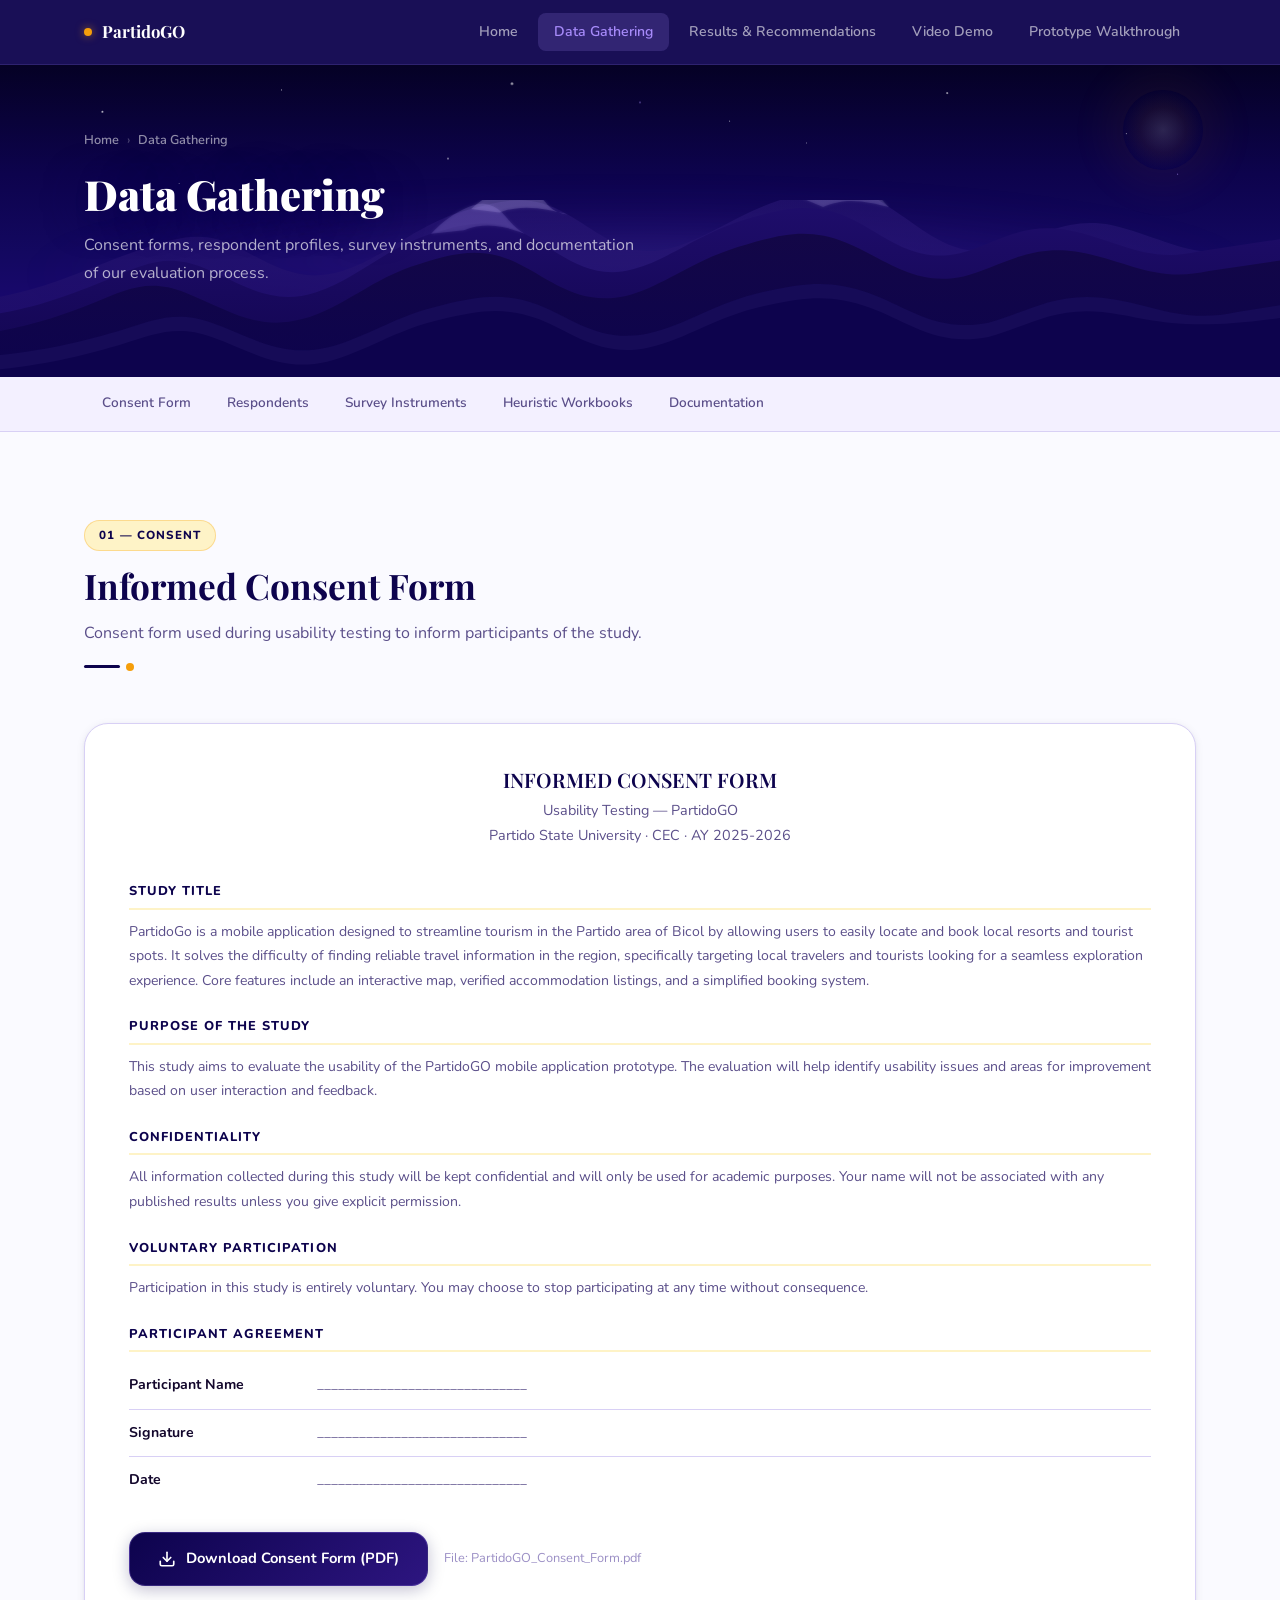
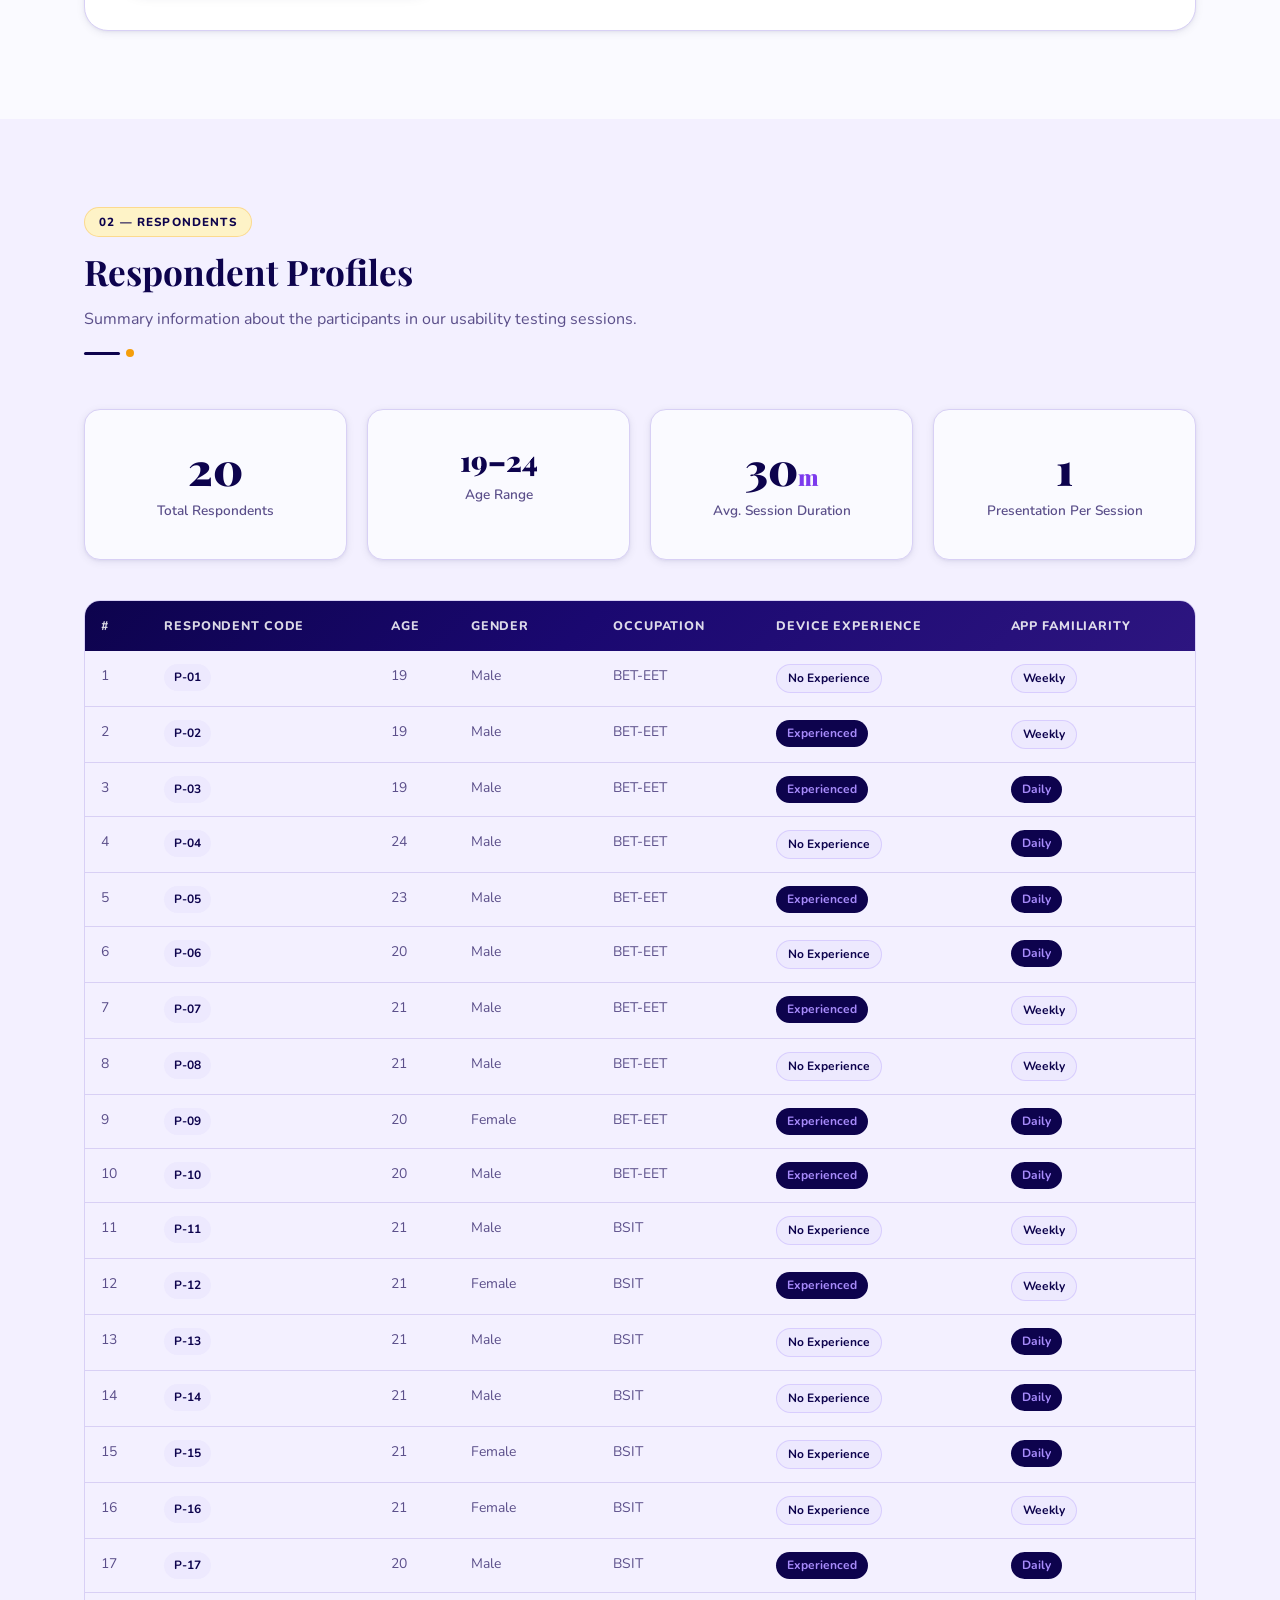
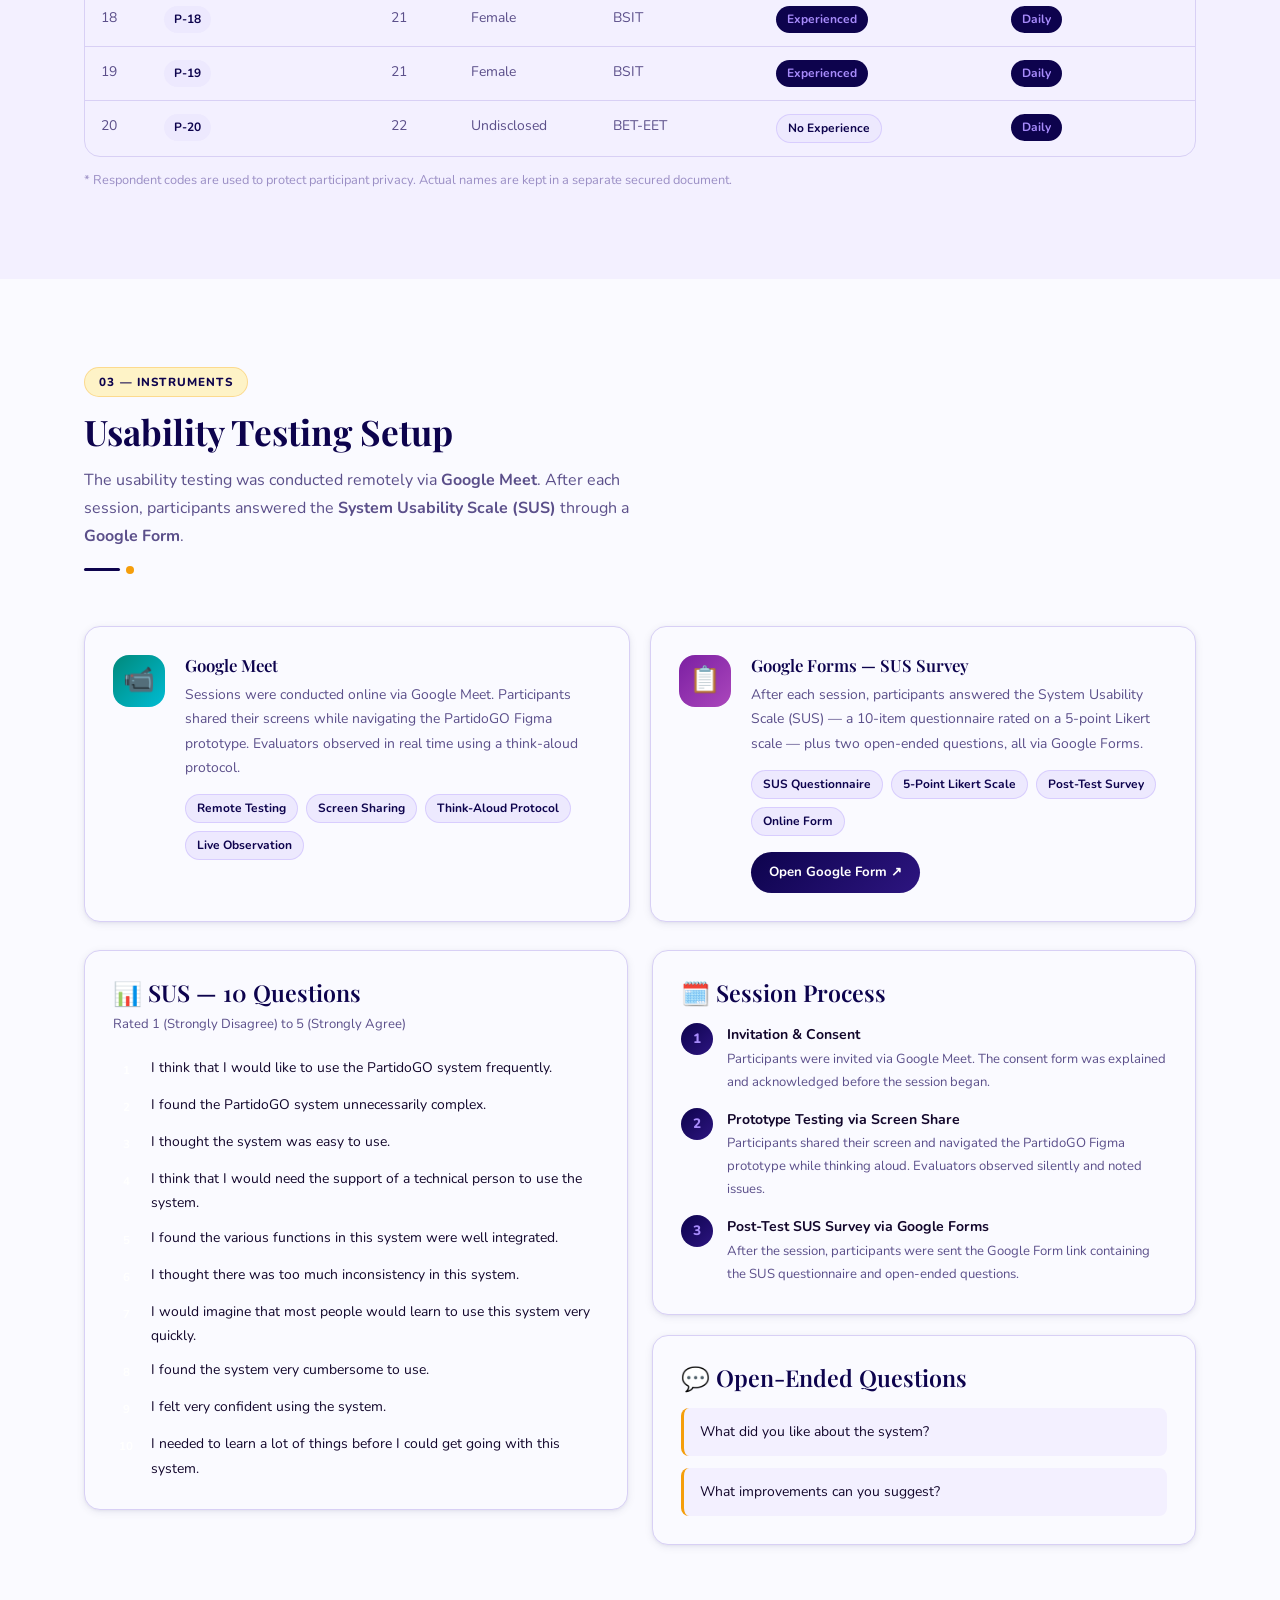
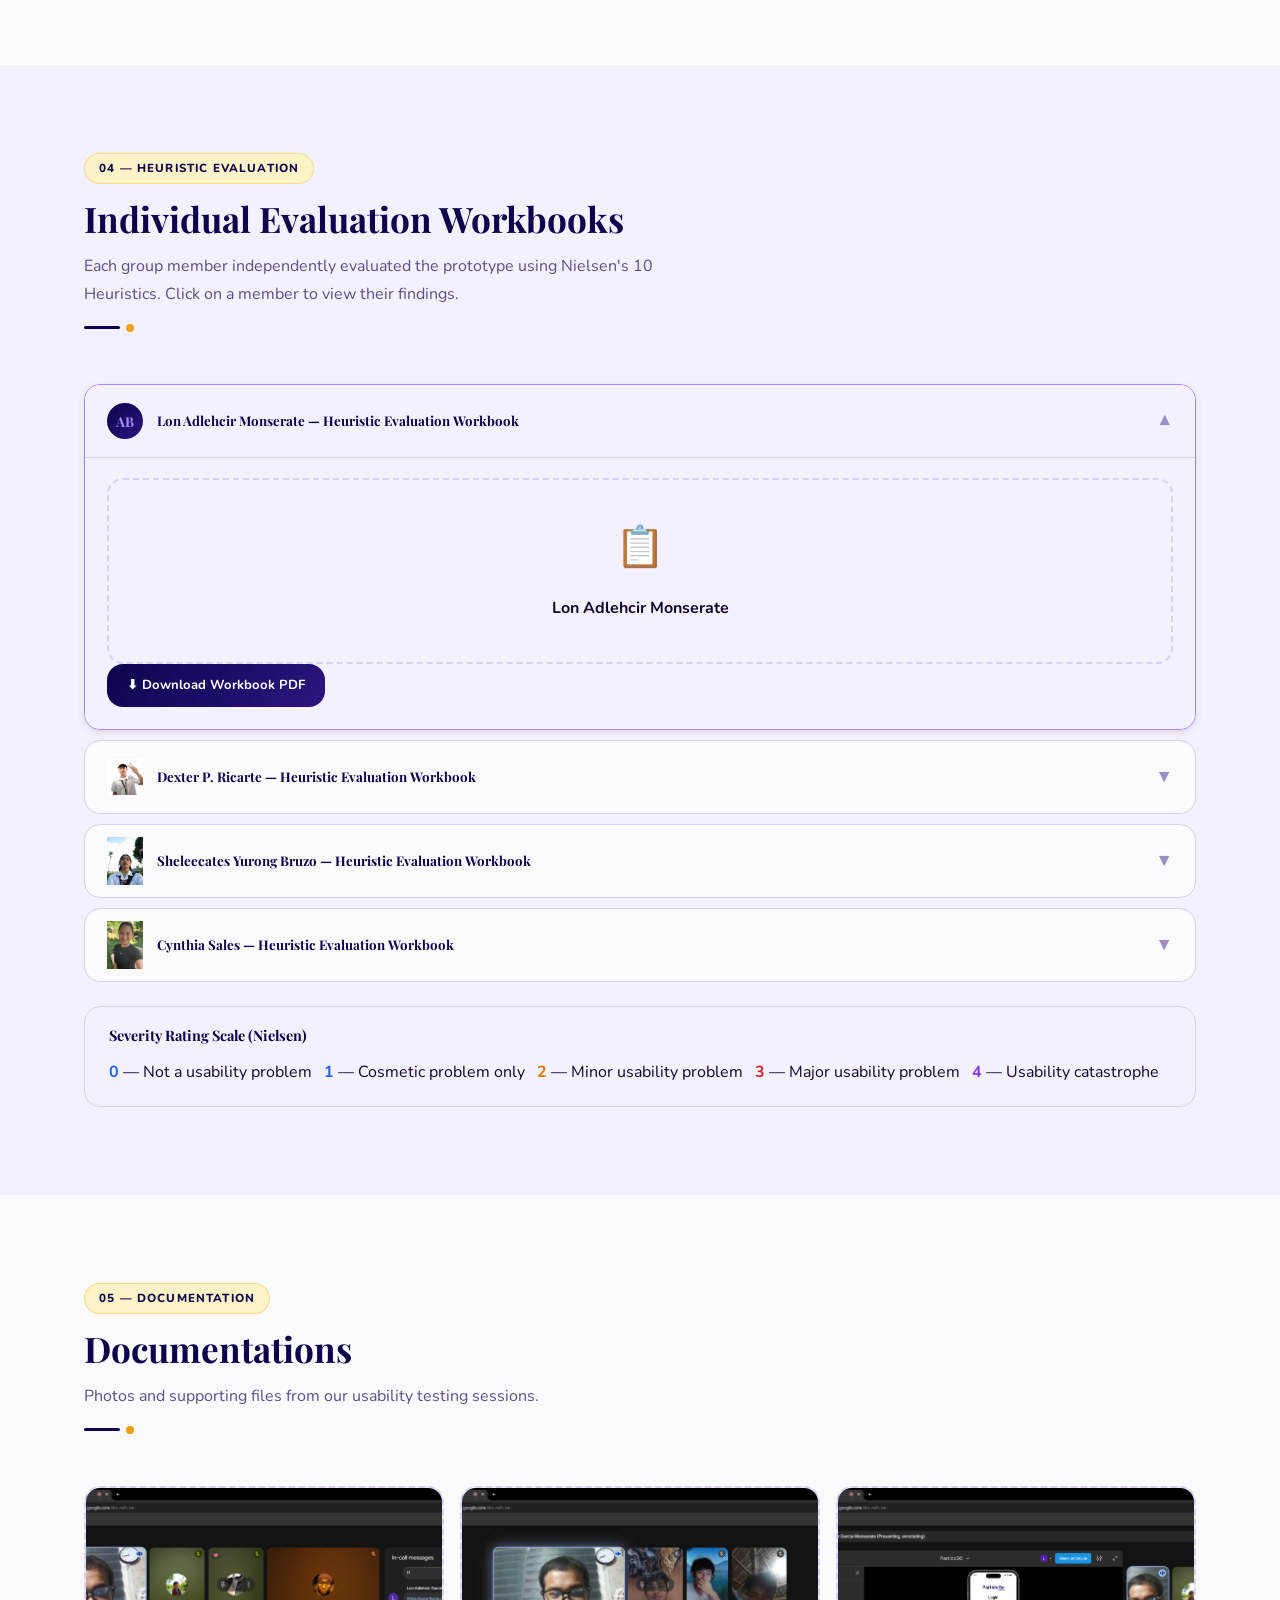
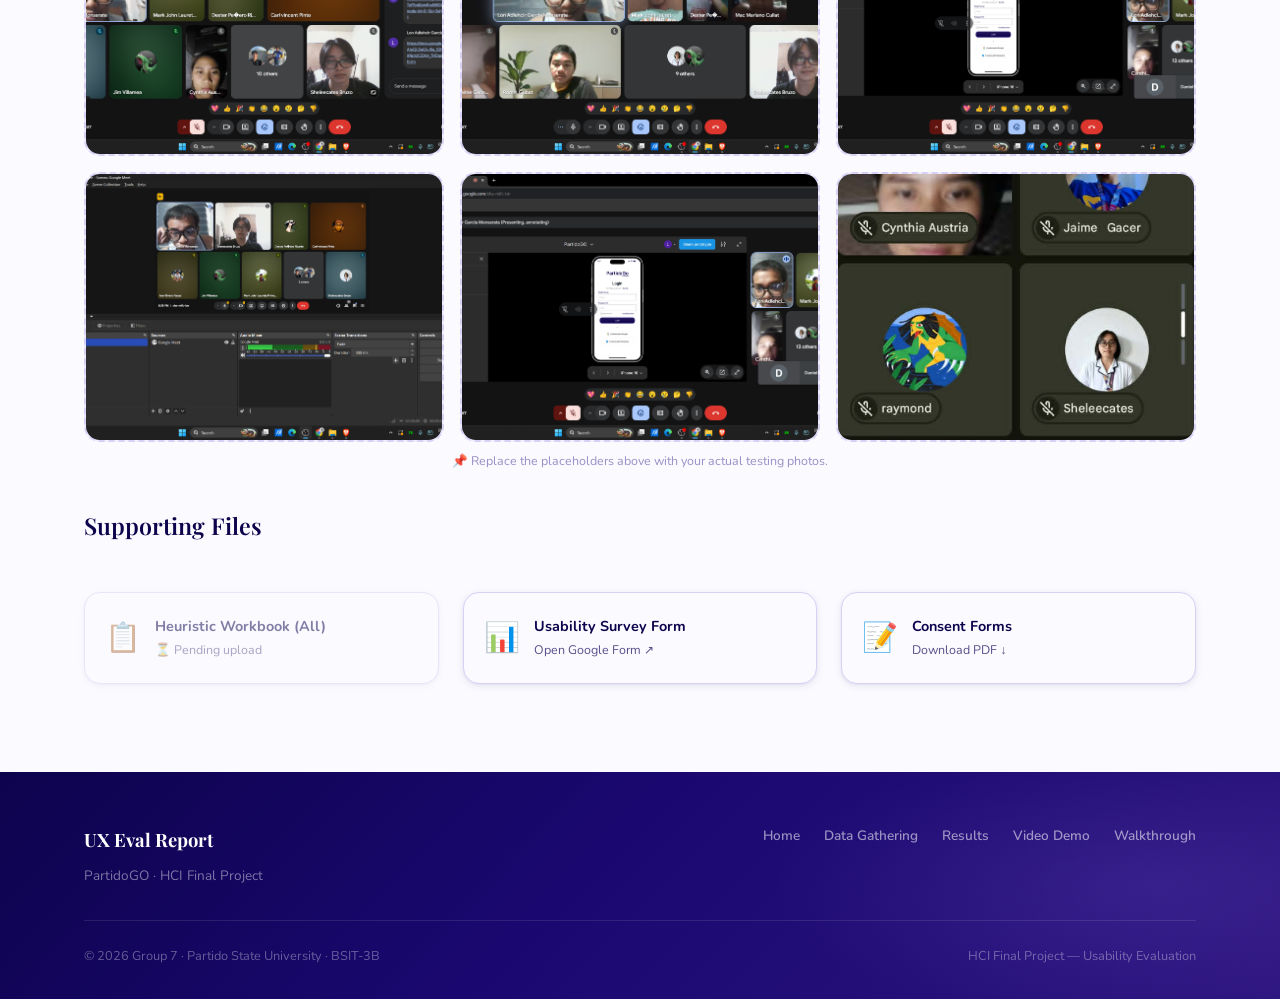
==== commit 1e5c831a: "Remove pending submission notice and add download link" ====
--- a/data-gathering.html
+++ b/data-gathering.html
@@ -607,14 +607,11 @@
             <div style="padding:32px 24px; text-align:center; background:var(--surface); border-radius:var(--radius-md); border:2px dashed var(--border);">
               <div style="font-size:2.5rem; margin-bottom:12px;">📋</div>
               <div style="font-weight:700; font-size:1rem; color:var(--navy); margin-bottom:8px;">Lon Adlehcir Monserate</div>
-              <div style="font-size:.88rem; color:var(--text-muted); margin-bottom:20px;">
-                The completed heuristic evaluation workbook will be uploaded here once finished.<br>
-                <em>Pending submission — coming soon.</em>
               </div>
-              <div style="display:inline-flex; align-items:center; gap:8px; padding:10px 20px; background:var(--blue-light); border-radius:100px; font-size:.82rem; color:var(--text-muted);">
-                <span>⏳</span> Workbook PDF pending upload
-              </div>
-            </div>
+              <a href="assets/docs/Monserate-L_Heuristic_Evaluation_Workbook_1.pdf.pdf" download
+                 style="display:inline-flex; align-items:center; gap:8px; padding:10px 20px; background:var(--grad-card); color:#fff; border-radius:var(--radius-md); font-size:.82rem; font-weight:700; text-decoration:none;">
+                ⬇ Download Workbook PDF
+              </a>
           </div>
         </div>
 
@@ -1191,4 +1188,4 @@
 
   <script src="js/main.js"></script>
 </body>
-</html>+</html>
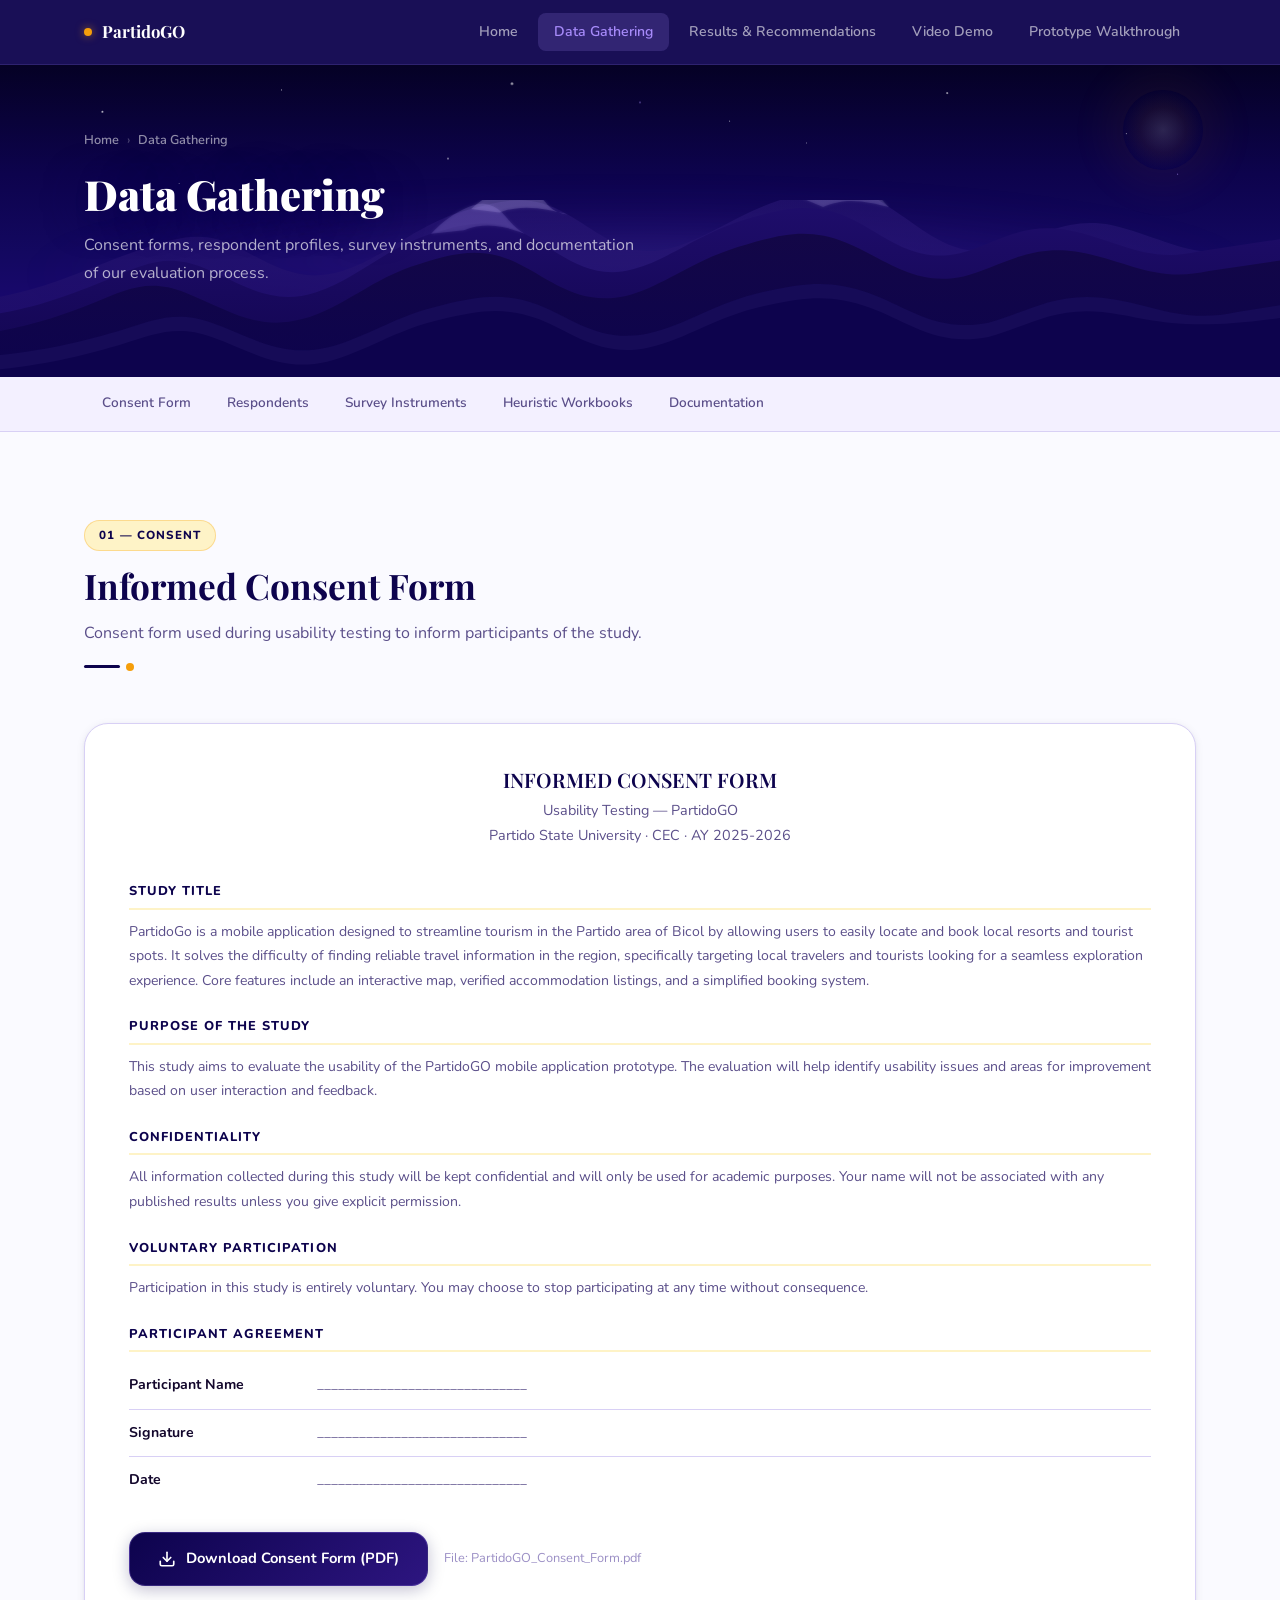
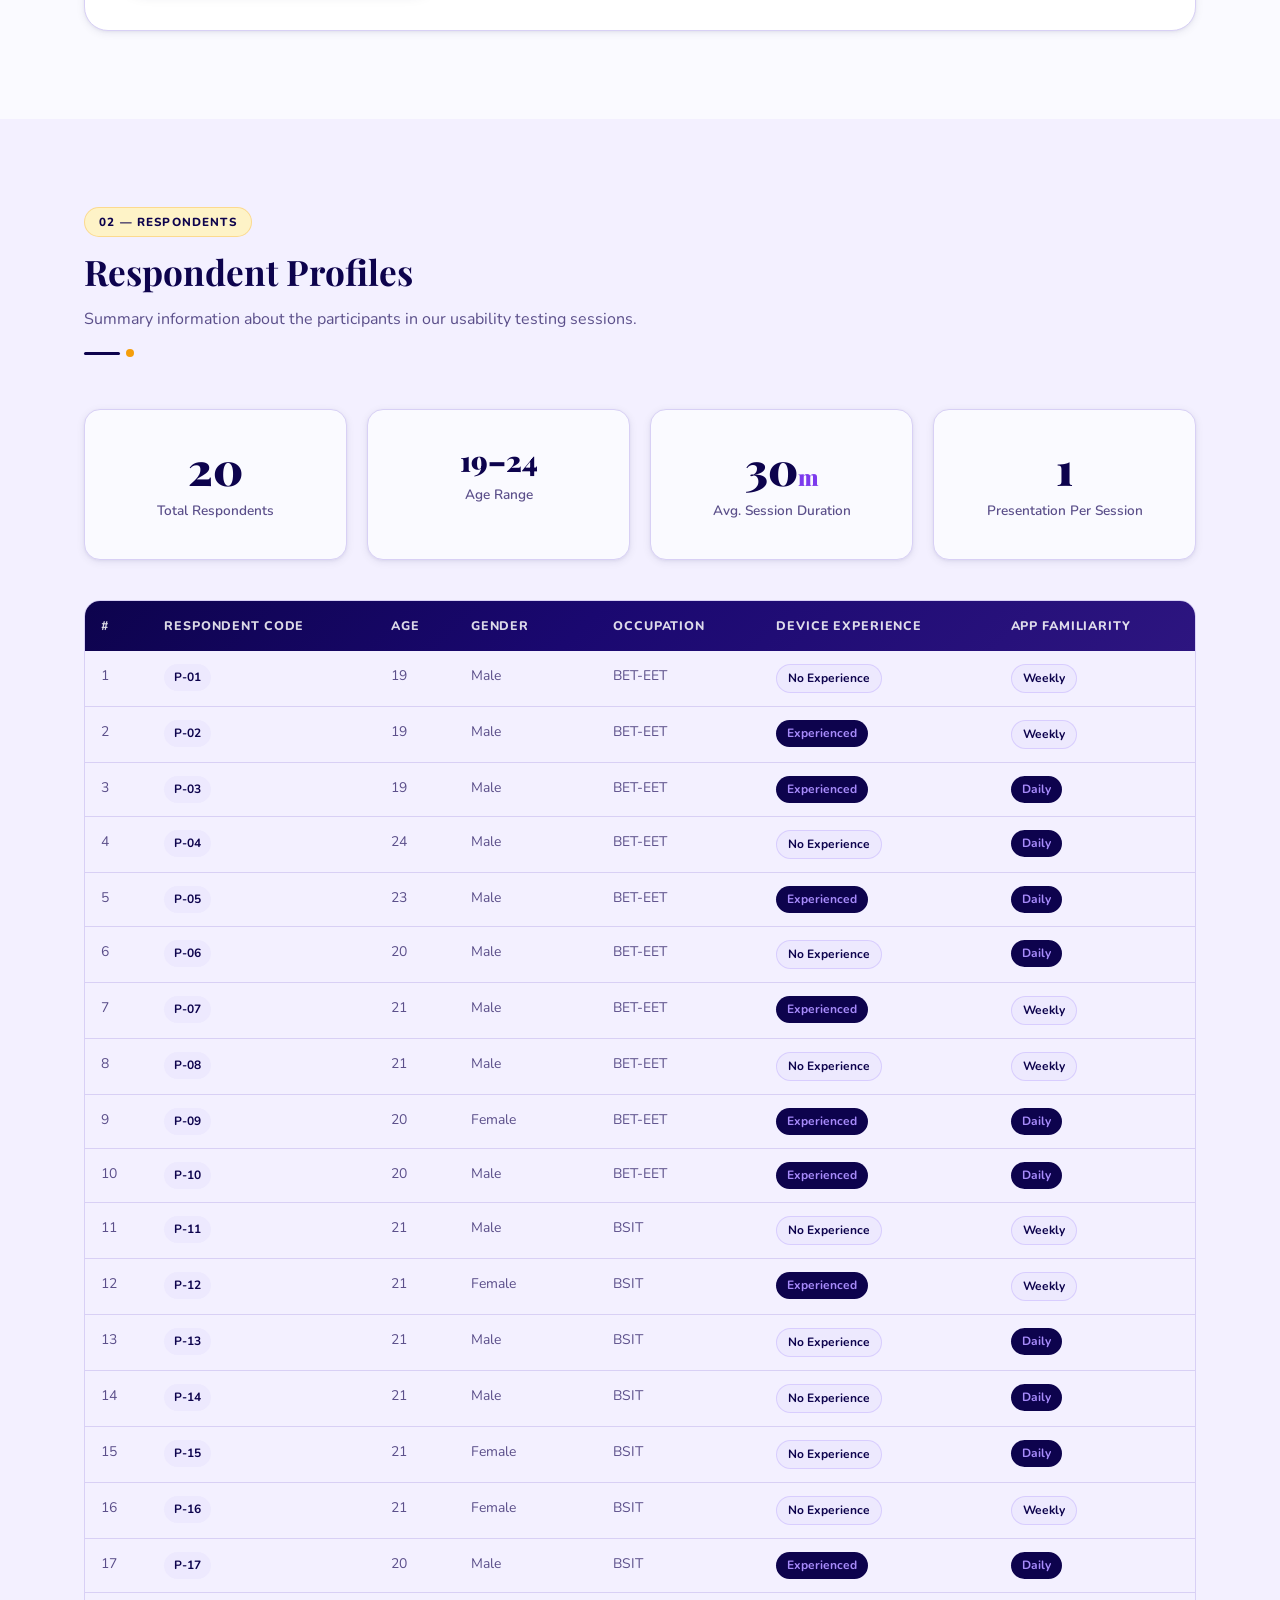
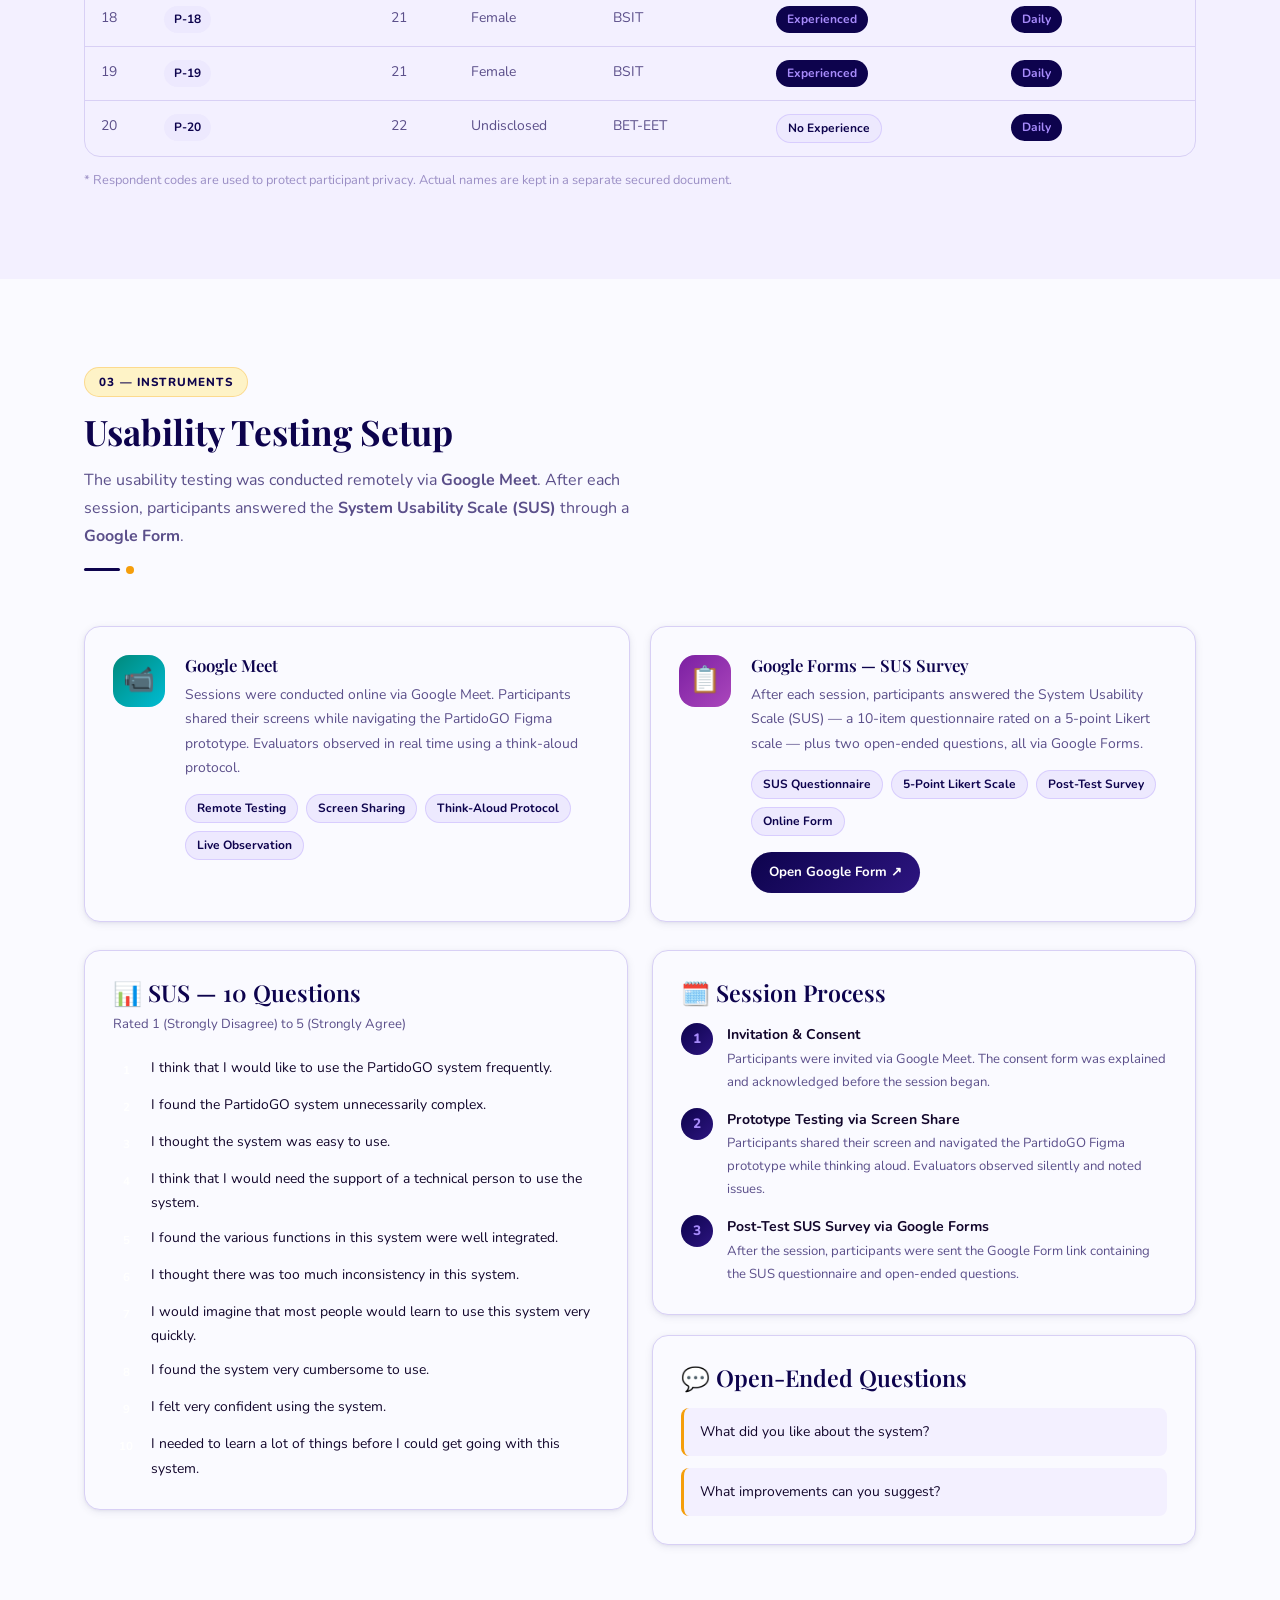
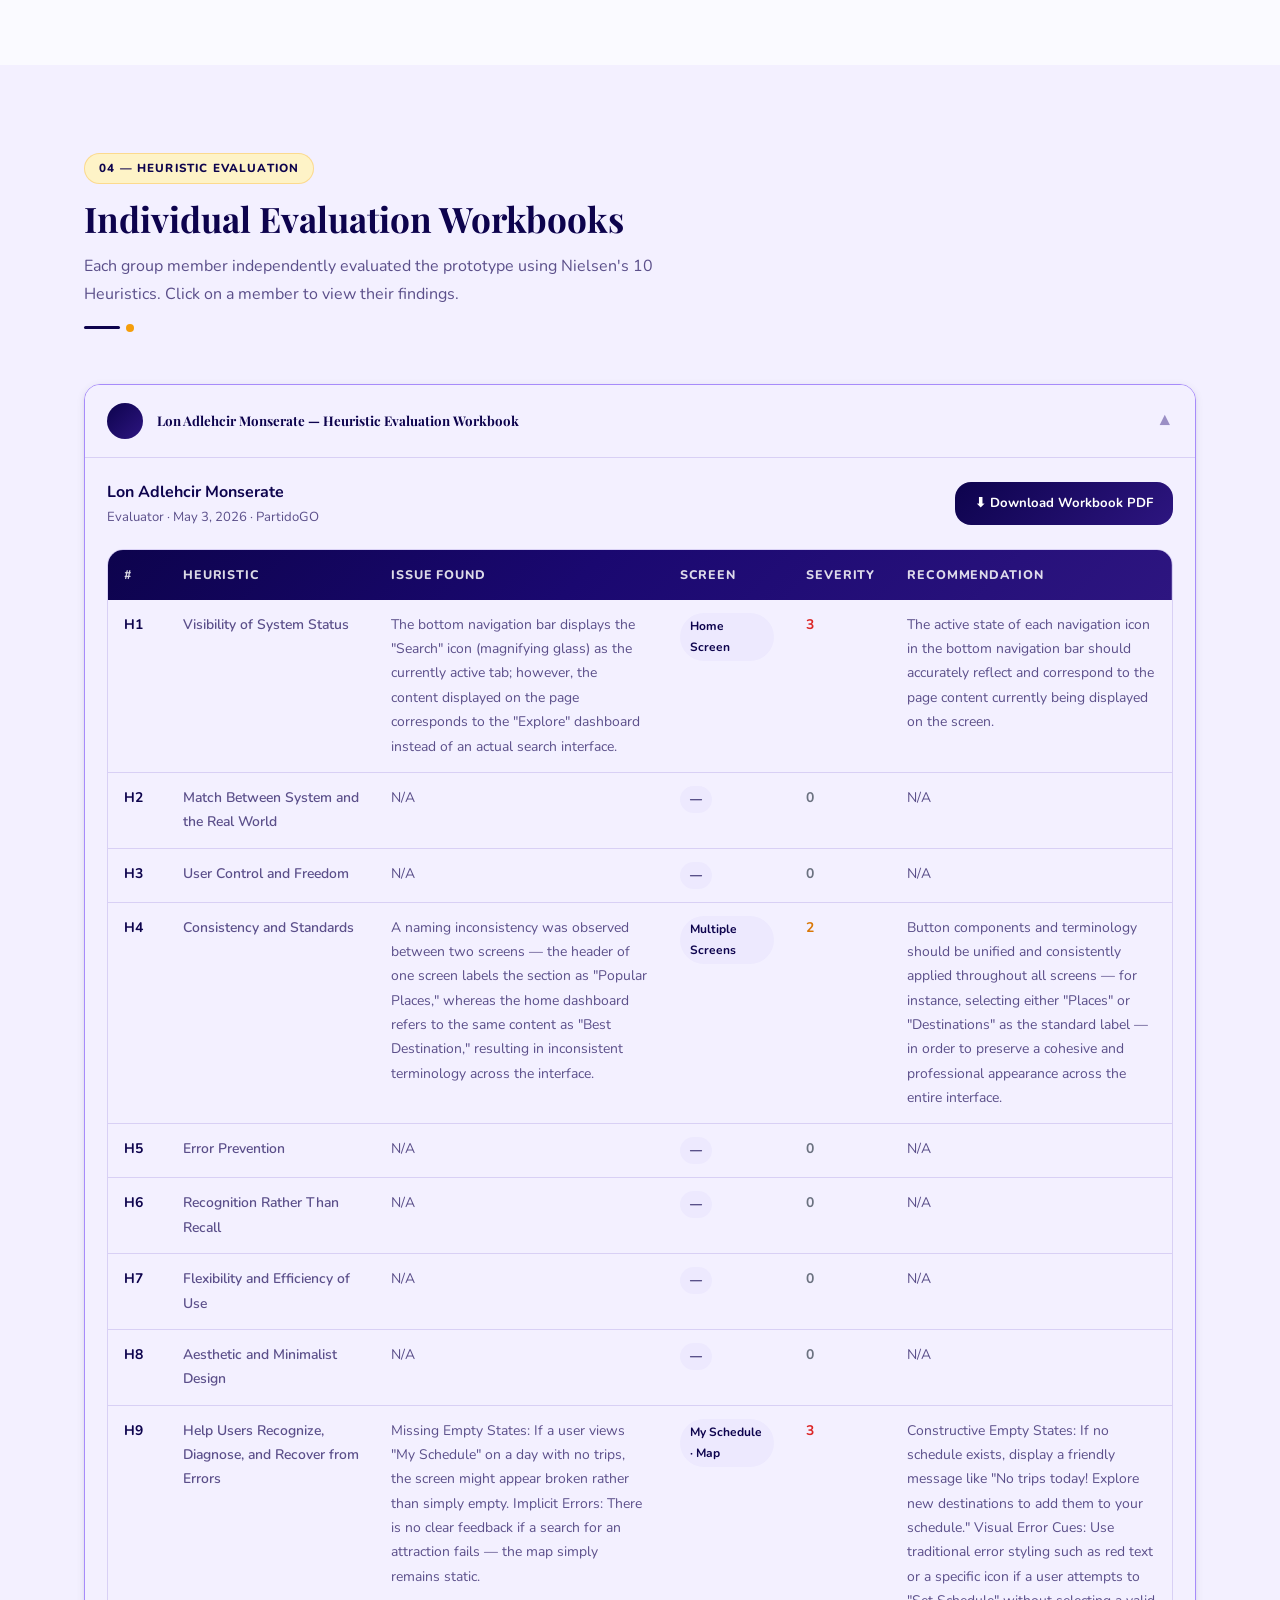
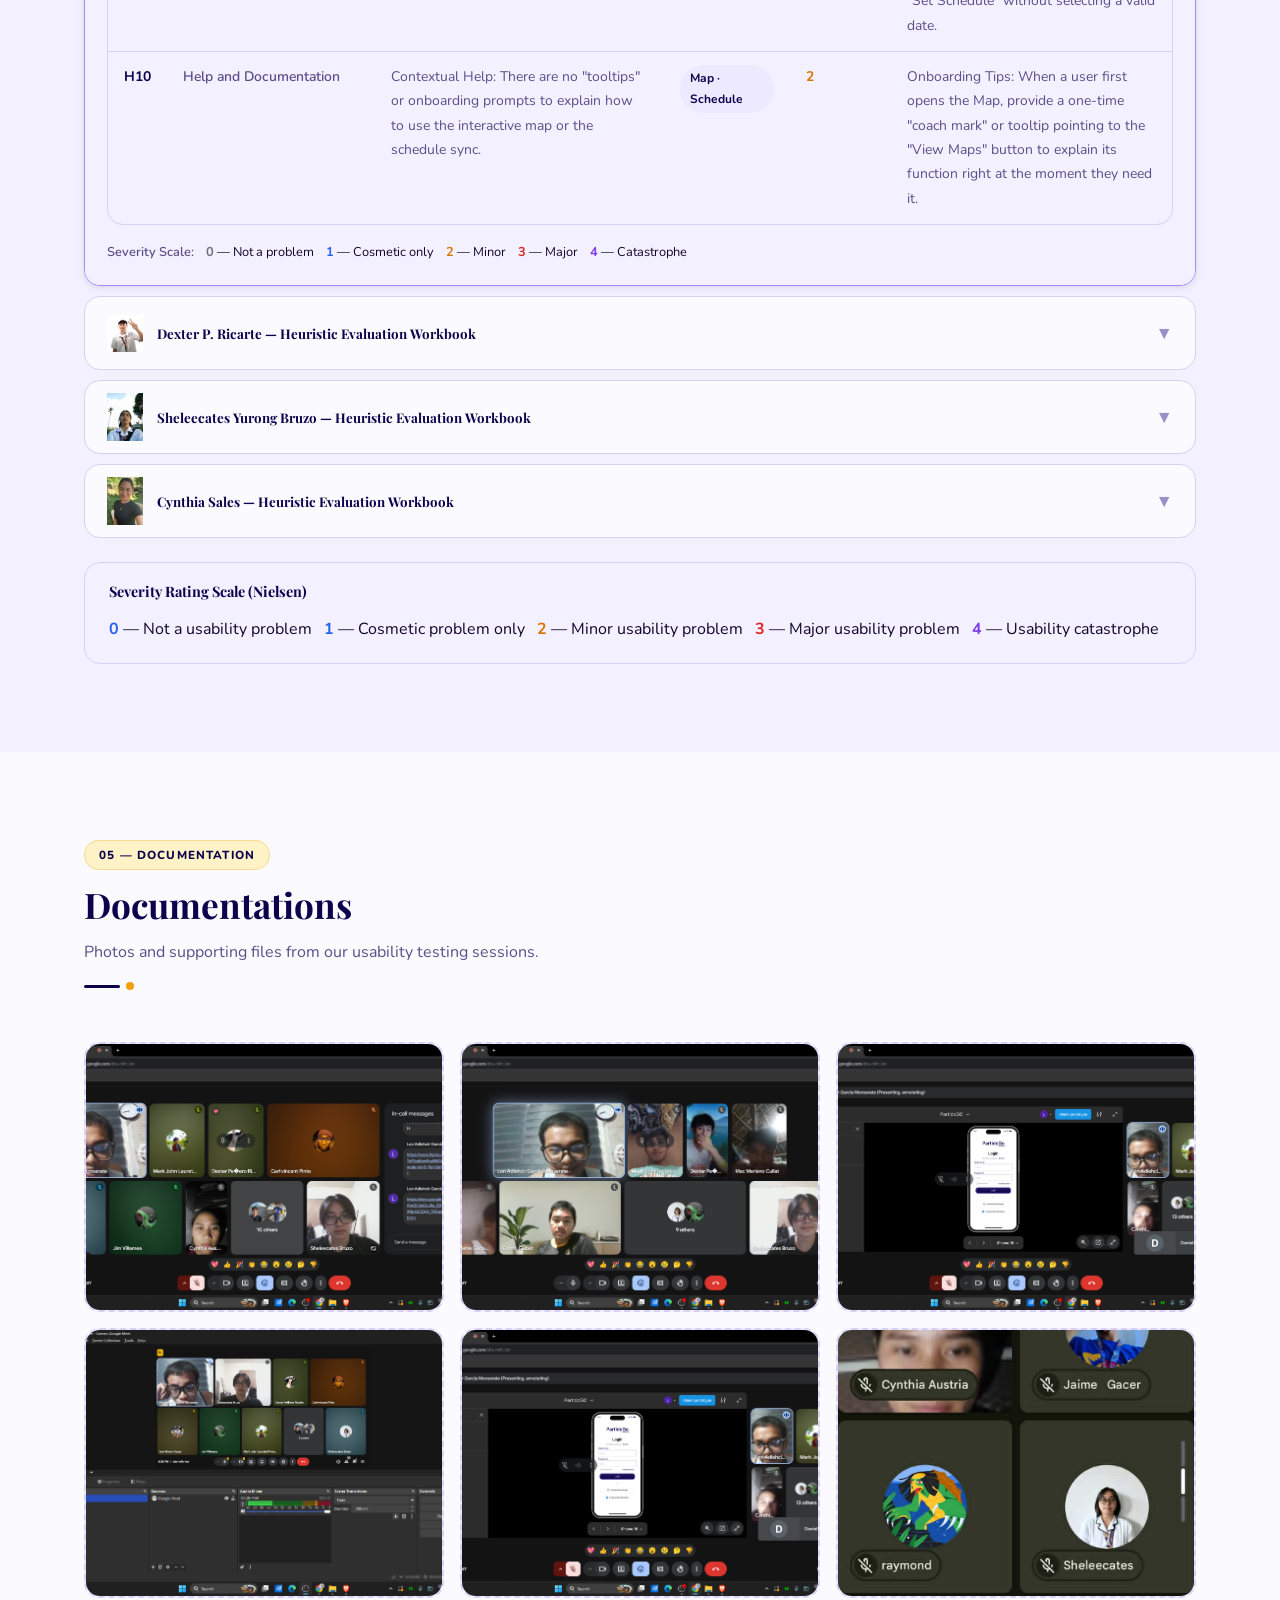
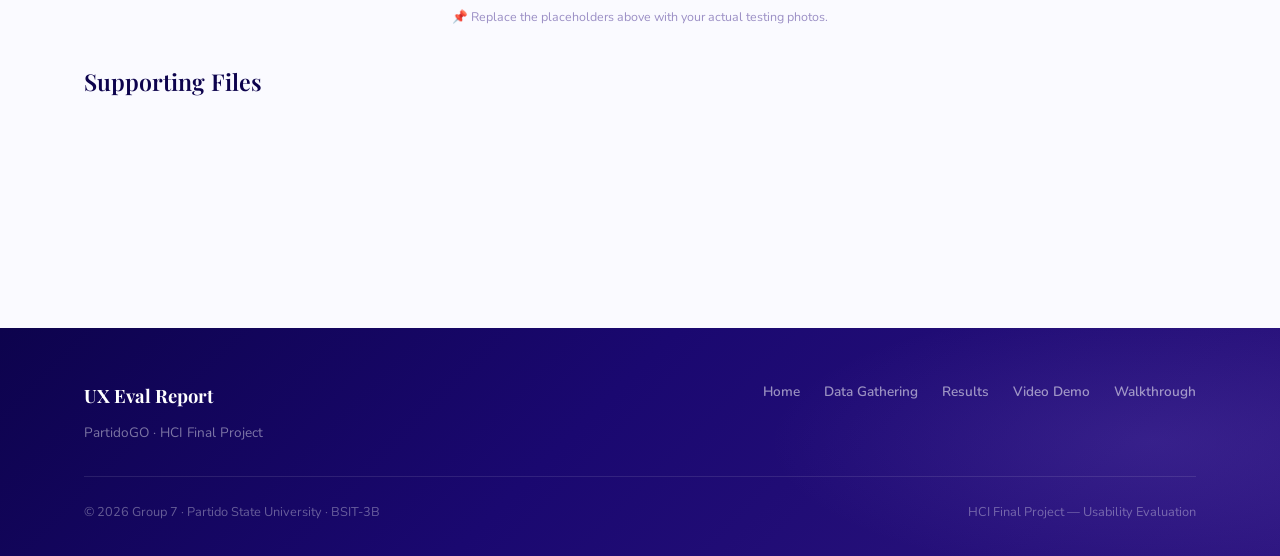
==== commit 23ae1a0c: "Update data-gathering.html" ====
--- a/data-gathering.html
+++ b/data-gathering.html
@@ -597,21 +597,131 @@
         <div class="accordion-item open">
           <button class="accordion-header">
             <div class="accordion-title">
-              <div class="accordion-icon">AB</div>
-              <!-- ✏️ EDIT: Member name -->
+              <div class="accordion-icon">
+                <img src="assets/images/LON.JPG" alt="">
+              </div>
               Lon Adlehcir Monserate — Heuristic Evaluation Workbook
             </div>
             <span class="accordion-chevron">▼</span>
           </button>
-                    <div class="accordion-body">
-            <div style="padding:32px 24px; text-align:center; background:var(--surface); border-radius:var(--radius-md); border:2px dashed var(--border);">
-              <div style="font-size:2.5rem; margin-bottom:12px;">📋</div>
-              <div style="font-weight:700; font-size:1rem; color:var(--navy); margin-bottom:8px;">Lon Adlehcir Monserate</div>
+          <div class="accordion-body">
+            <div style="margin-bottom:20px; display:flex; align-items:center; justify-content:space-between; flex-wrap:wrap; gap:12px;">
+              <div>
+                <div style="font-weight:700; font-size:1rem; color:var(--indigo-deep);">Lon Adlehcir Monserate</div>
+                <div style="font-size:.82rem; color:var(--text-muted);">Evaluator · May 3, 2026 · PartidoGO</div>
               </div>
-              <a href="assets/docs/Monserate-L_Heuristic_Evaluation_Workbook_1.pdf.pdf" download
+              <a href="assets/docs/Monserate-L_Heuristic_Evaluation_Workbook_1_pdf.pdf" download
                  style="display:inline-flex; align-items:center; gap:8px; padding:10px 20px; background:var(--grad-card); color:#fff; border-radius:var(--radius-md); font-size:.82rem; font-weight:700; text-decoration:none;">
                 ⬇ Download Workbook PDF
               </a>
+            </div>
+
+            <div class="table-wrap">
+              <table>
+                <thead>
+                  <tr>
+                    <th style="width:5%;">#</th>
+                    <th style="width:20%;">Heuristic</th>
+                    <th style="width:28%;">Issue Found</th>
+                    <th style="width:12%;">Screen</th>
+                    <th style="width:8%;">Severity</th>
+                    <th style="width:27%;">Recommendation</th>
+                  </tr>
+                </thead>
+                <tbody>
+                  <tr>
+                    <td style="font-weight:700; color:var(--indigo-deep);">H1</td>
+                    <td style="font-weight:600;">Visibility of System Status</td>
+                    <td>The bottom navigation bar displays the "Search" icon (magnifying glass) as the currently active tab; however, the content displayed on the page corresponds to the "Explore" dashboard instead of an actual search interface.</td>
+                    <td><span class="resp-tag">Home Screen</span></td>
+                    <td><span class="severity-3">3</span></td>
+                    <td>The active state of each navigation icon in the bottom navigation bar should accurately reflect and correspond to the page content currently being displayed on the screen.</td>
+                  </tr>
+                  <tr>
+                    <td style="font-weight:700; color:var(--indigo-deep);">H2</td>
+                    <td style="font-weight:600;">Match Between System and the Real World</td>
+                    <td>N/A</td>
+                    <td><span class="resp-tag">—</span></td>
+                    <td><span class="severity-0">0</span></td>
+                    <td>N/A</td>
+                  </tr>
+                  <tr>
+                    <td style="font-weight:700; color:var(--indigo-deep);">H3</td>
+                    <td style="font-weight:600;">User Control and Freedom</td>
+                    <td>N/A</td>
+                    <td><span class="resp-tag">—</span></td>
+                    <td><span class="severity-0">0</span></td>
+                    <td>N/A</td>
+                  </tr>
+                  <tr>
+                    <td style="font-weight:700; color:var(--indigo-deep);">H4</td>
+                    <td style="font-weight:600;">Consistency and Standards</td>
+                    <td>A naming inconsistency was observed between two screens — the header of one screen labels the section as "Popular Places," whereas the home dashboard refers to the same content as "Best Destination," resulting in inconsistent terminology across the interface.</td>
+                    <td><span class="resp-tag">Multiple Screens</span></td>
+                    <td><span class="severity-2">2</span></td>
+                    <td>Button components and terminology should be unified and consistently applied throughout all screens — for instance, selecting either "Places" or "Destinations" as the standard label — in order to preserve a cohesive and professional appearance across the entire interface.</td>
+                  </tr>
+                  <tr>
+                    <td style="font-weight:700; color:var(--indigo-deep);">H5</td>
+                    <td style="font-weight:600;">Error Prevention</td>
+                    <td>N/A</td>
+                    <td><span class="resp-tag">—</span></td>
+                    <td><span class="severity-0">0</span></td>
+                    <td>N/A</td>
+                  </tr>
+                  <tr>
+                    <td style="font-weight:700; color:var(--indigo-deep);">H6</td>
+                    <td style="font-weight:600;">Recognition Rather Than Recall</td>
+                    <td>N/A</td>
+                    <td><span class="resp-tag">—</span></td>
+                    <td><span class="severity-0">0</span></td>
+                    <td>N/A</td>
+                  </tr>
+                  <tr>
+                    <td style="font-weight:700; color:var(--indigo-deep);">H7</td>
+                    <td style="font-weight:600;">Flexibility and Efficiency of Use</td>
+                    <td>N/A</td>
+                    <td><span class="resp-tag">—</span></td>
+                    <td><span class="severity-0">0</span></td>
+                    <td>N/A</td>
+                  </tr>
+                  <tr>
+                    <td style="font-weight:700; color:var(--indigo-deep);">H8</td>
+                    <td style="font-weight:600;">Aesthetic and Minimalist Design</td>
+                    <td>N/A</td>
+                    <td><span class="resp-tag">—</span></td>
+                    <td><span class="severity-0">0</span></td>
+                    <td>N/A</td>
+                  </tr>
+                  <tr>
+                    <td style="font-weight:700; color:var(--indigo-deep);">H9</td>
+                    <td style="font-weight:600;">Help Users Recognize, Diagnose, and Recover from Errors</td>
+                    <td>Missing Empty States: If a user views "My Schedule" on a day with no trips, the screen might appear broken rather than simply empty. Implicit Errors: There is no clear feedback if a search for an attraction fails — the map simply remains static.</td>
+                    <td><span class="resp-tag">My Schedule · Map</span></td>
+                    <td><span class="severity-3">3</span></td>
+                    <td>Constructive Empty States: If no schedule exists, display a friendly message like "No trips today! Explore new destinations to add them to your schedule." Visual Error Cues: Use traditional error styling such as red text or a specific icon if a user attempts to "Set Schedule" without selecting a valid date.</td>
+                  </tr>
+                  <tr>
+                    <td style="font-weight:700; color:var(--indigo-deep);">H10</td>
+                    <td style="font-weight:600;">Help and Documentation</td>
+                    <td>Contextual Help: There are no "tooltips" or onboarding prompts to explain how to use the interactive map or the schedule sync.</td>
+                    <td><span class="resp-tag">Map · Schedule</span></td>
+                    <td><span class="severity-2">2</span></td>
+                    <td>Onboarding Tips: When a user first opens the Map, provide a one-time "coach mark" or tooltip pointing to the "View Maps" button to explain its function right at the moment they need it.</td>
+                  </tr>
+                </tbody>
+              </table>
+            </div>
+
+            <!-- Severity Legend -->
+            <div style="margin-top:16px; display:flex; flex-wrap:wrap; gap:12px; font-size:.8rem;">
+              <span style="color:var(--text-muted); font-weight:600;">Severity Scale:</span>
+              <span><span class="severity-0">0</span> — Not a problem</span>
+              <span><span class="severity-1">1</span> — Cosmetic only</span>
+              <span><span class="severity-2">2</span> — Minor</span>
+              <span><span class="severity-3">3</span> — Major</span>
+              <span><span class="severity-4">4</span> — Catastrophe</span>
+            </div>
           </div>
         </div>
 
@@ -1129,14 +1239,14 @@
       </div>
       <div class="grid-3 fade-up">
  
-        <!-- Heuristic Workbook — pending upload -->
-        <div class="card" style="display:flex; gap:14px; align-items:center; padding:20px; opacity:.5; cursor:not-allowed;" title="Coming soon — workbooks pending upload">
+        <!-- Heuristic Workbook — Lon Monserate -->
+        <a href="assets/docs/Monserate-L_Heuristic_Evaluation_Workbook_1_pdf.pdf" download class="card" style="display:flex; gap:14px; align-items:center; padding:20px;">
           <span style="font-size:1.8rem;">📋</span>
           <div>
-            <div class="fw-700 text-navy" style="font-size:.9rem;">Heuristic Workbook (All)</div>
-            <div class="text-muted" style="font-size:.78rem;">⏳ Pending upload</div>
-          </div>
-        </div>
+            <div class="fw-700 text-navy" style="font-size:.9rem;">Heuristic Workbook — Monserate</div>
+            <div class="text-muted" style="font-size:.78rem;">Download PDF ↓</div>
+          </div>
+        </a>
  
         <!-- Usability Survey Form — Google Form -->
         <a href="https://docs.google.com/forms/d/e/1FAIpQLSet2xJ8a_52hUhe0fhdMQfhwXNplUOZAH_THDa6PddJi89e6w/viewform" target="_blank" rel="noopener" class="card" style="display:flex; gap:14px; align-items:center; padding:20px;">
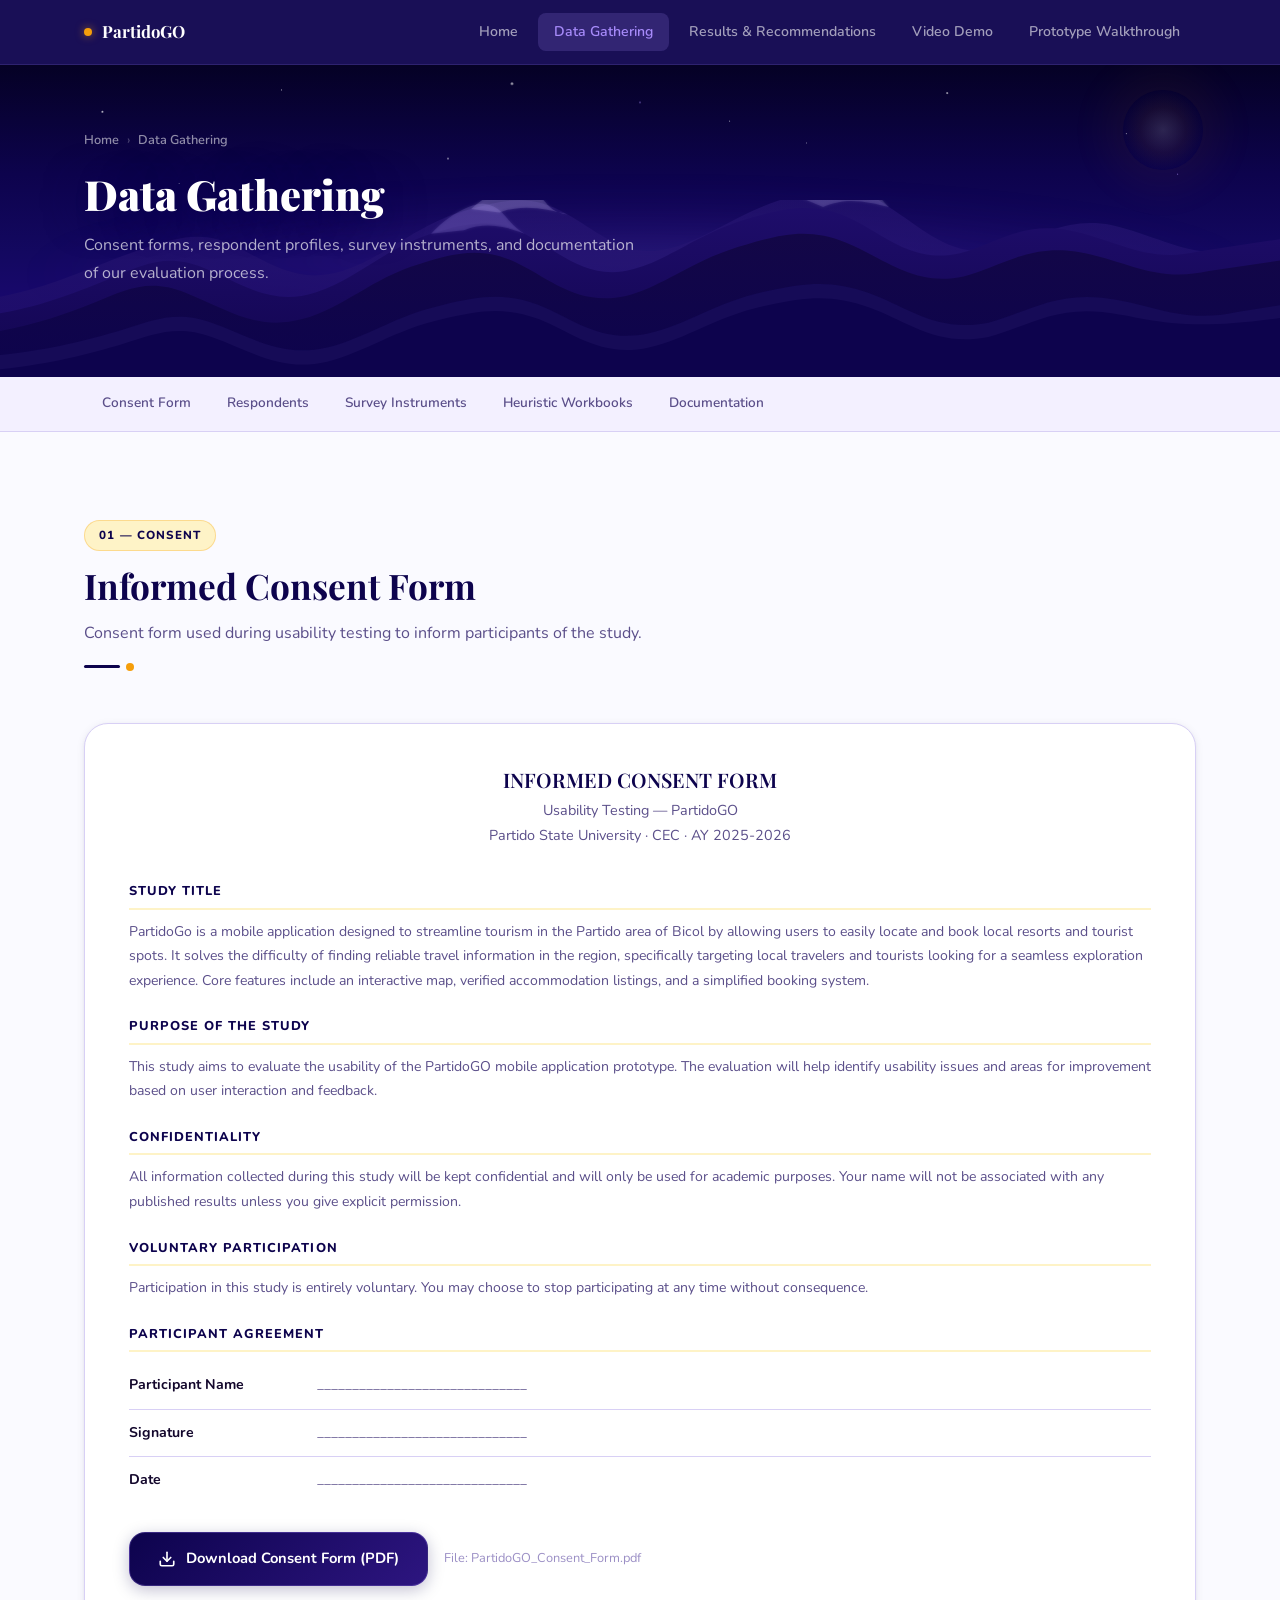
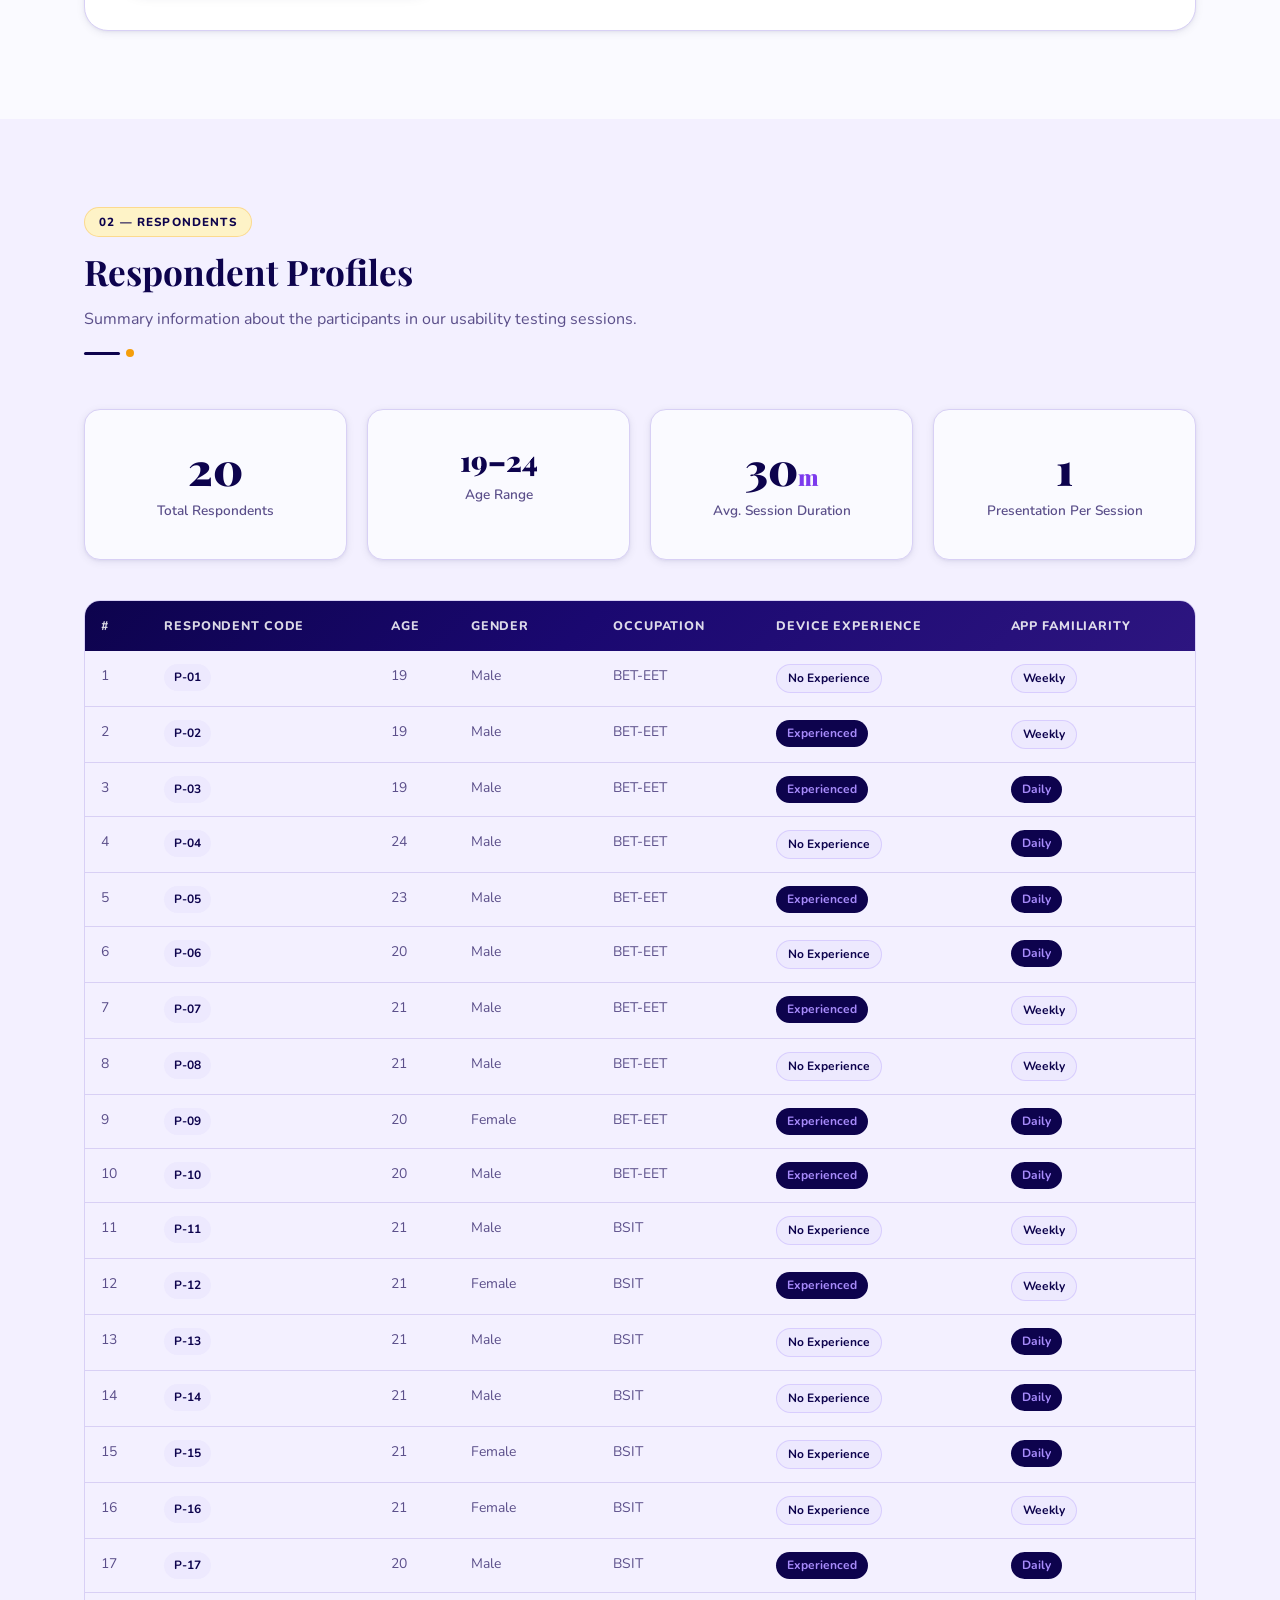
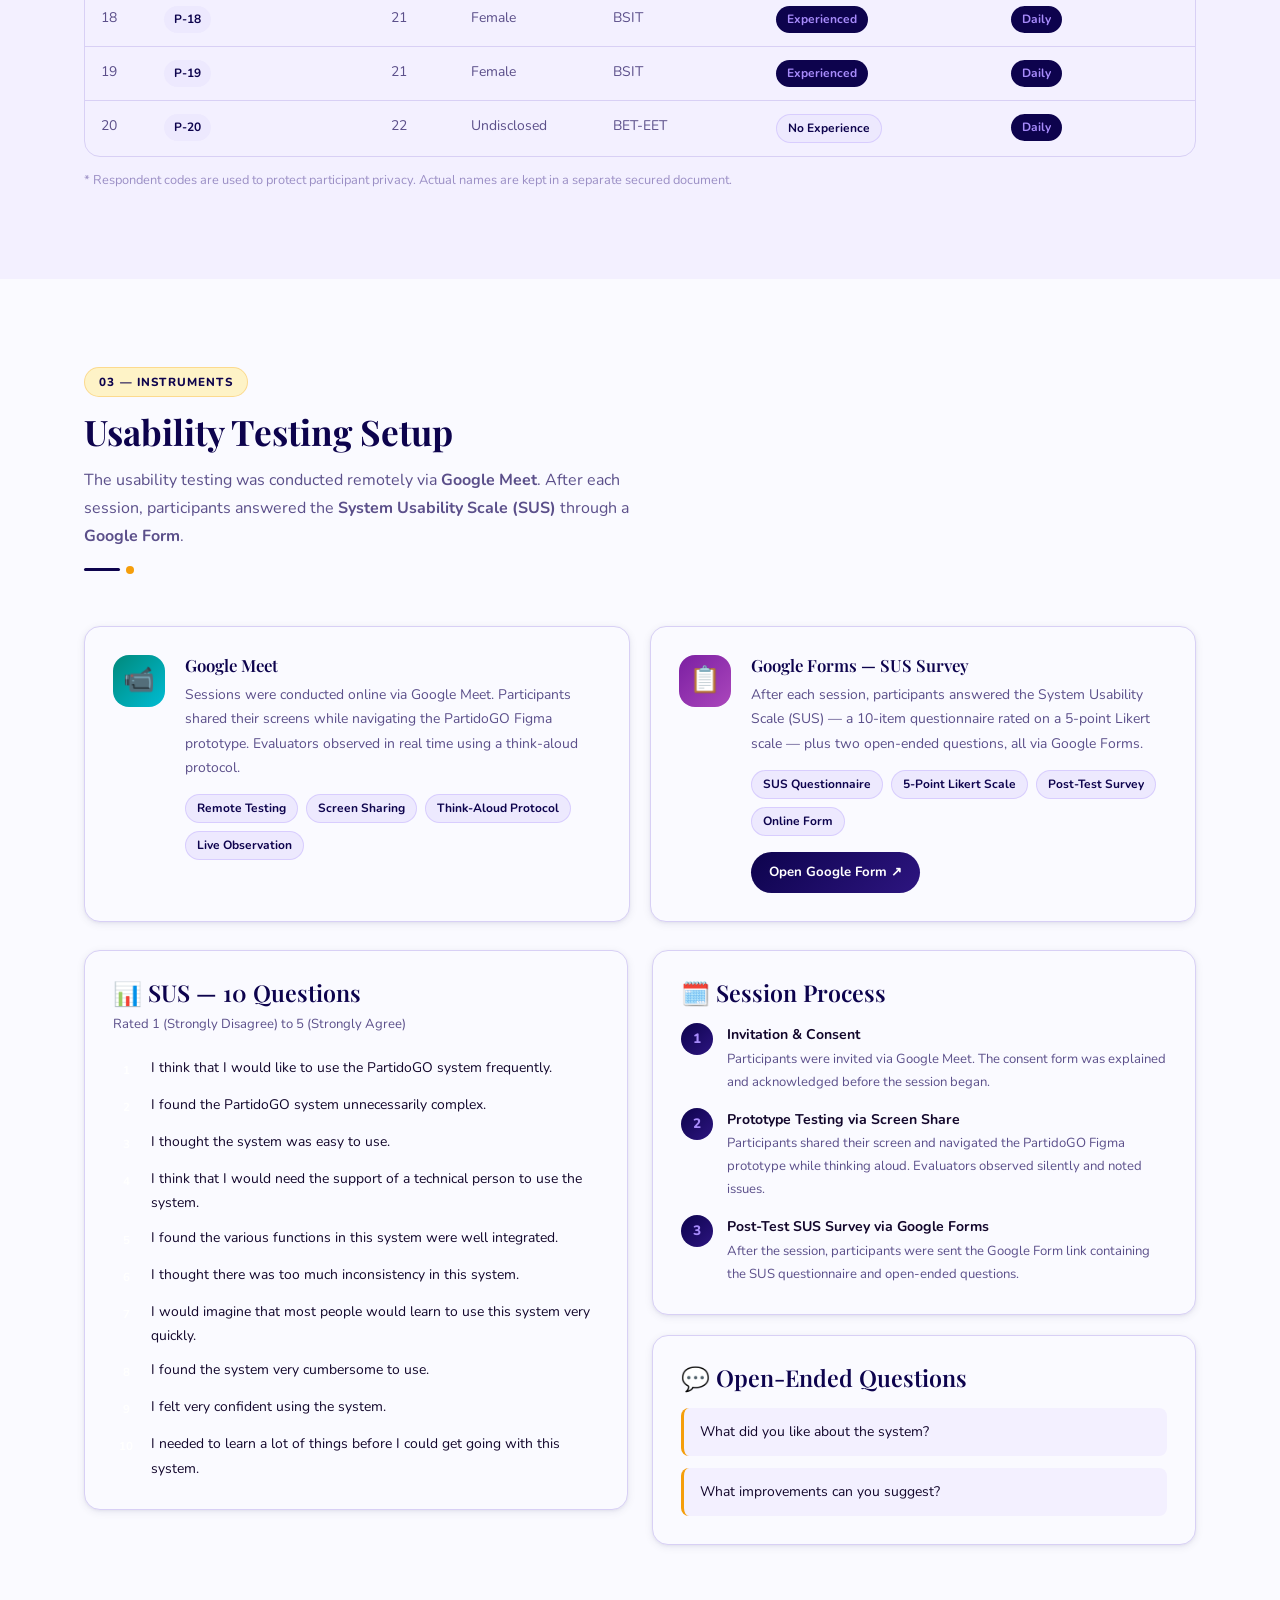
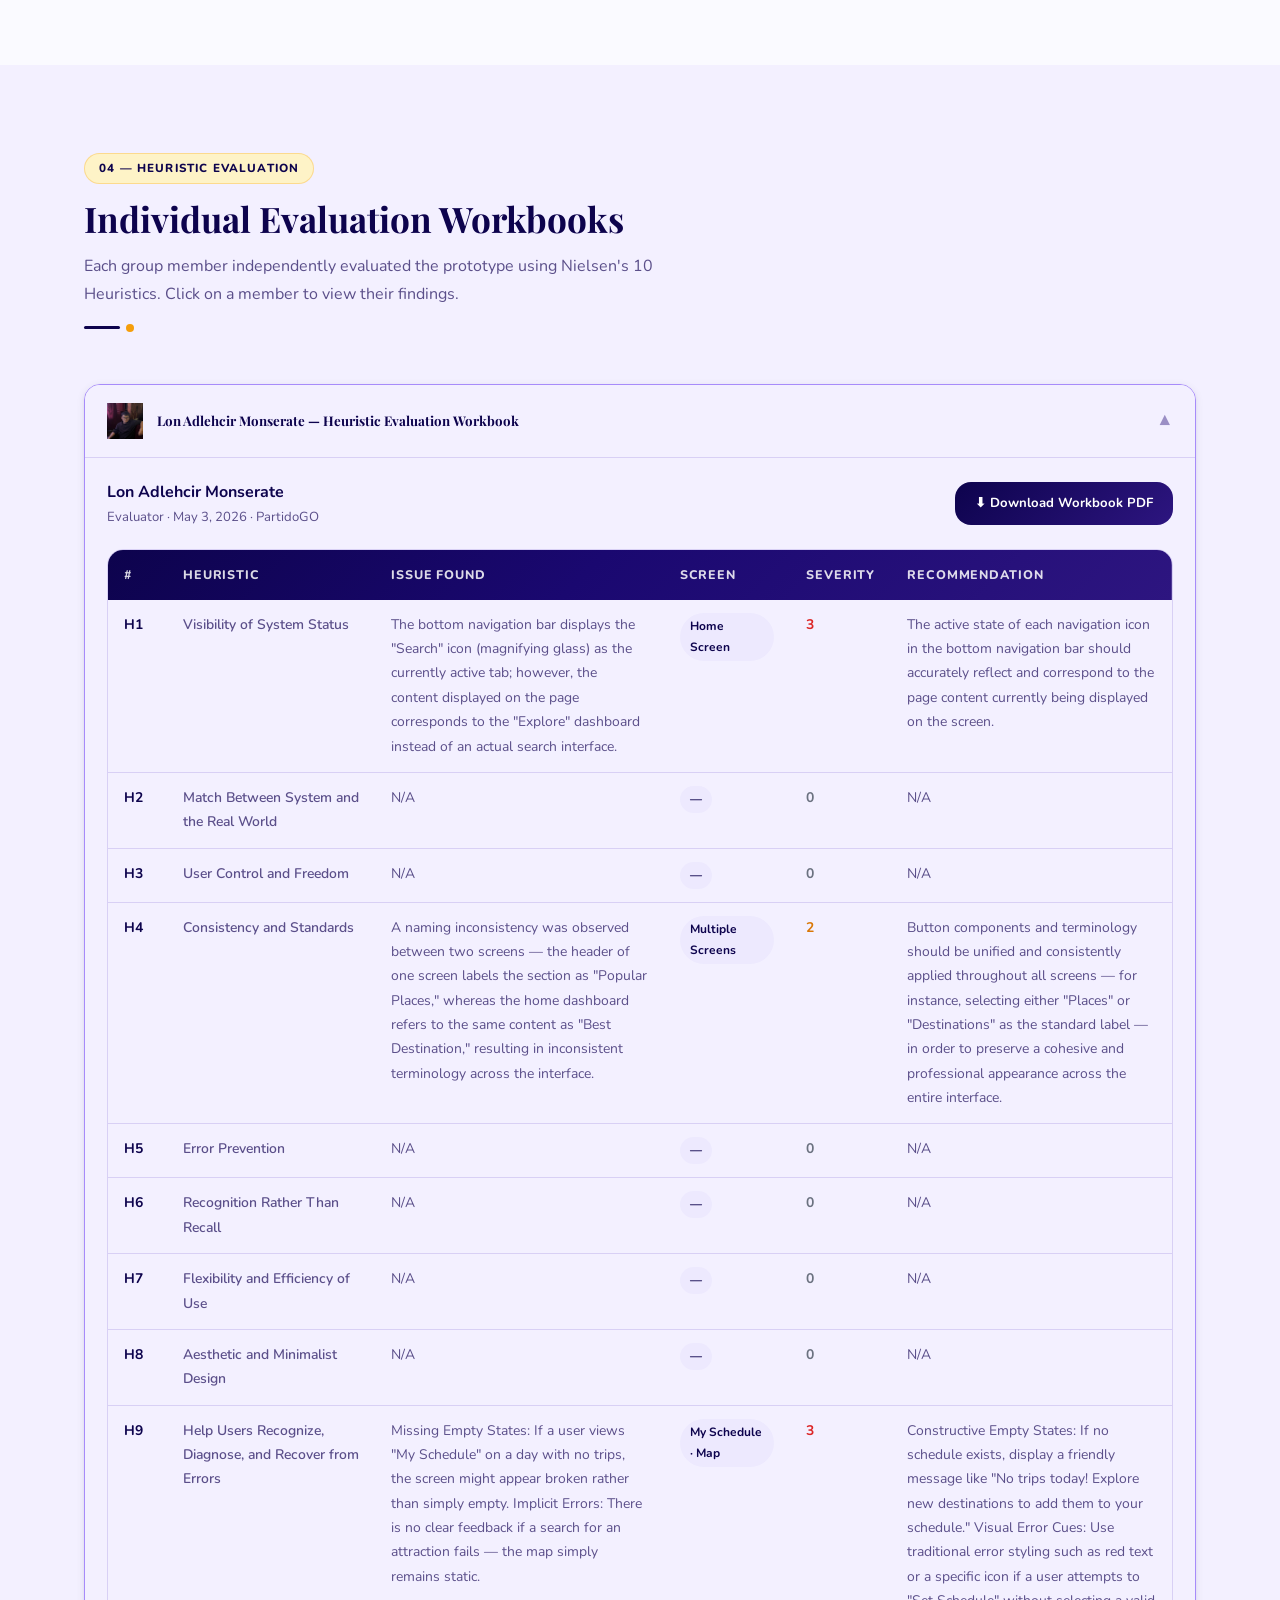
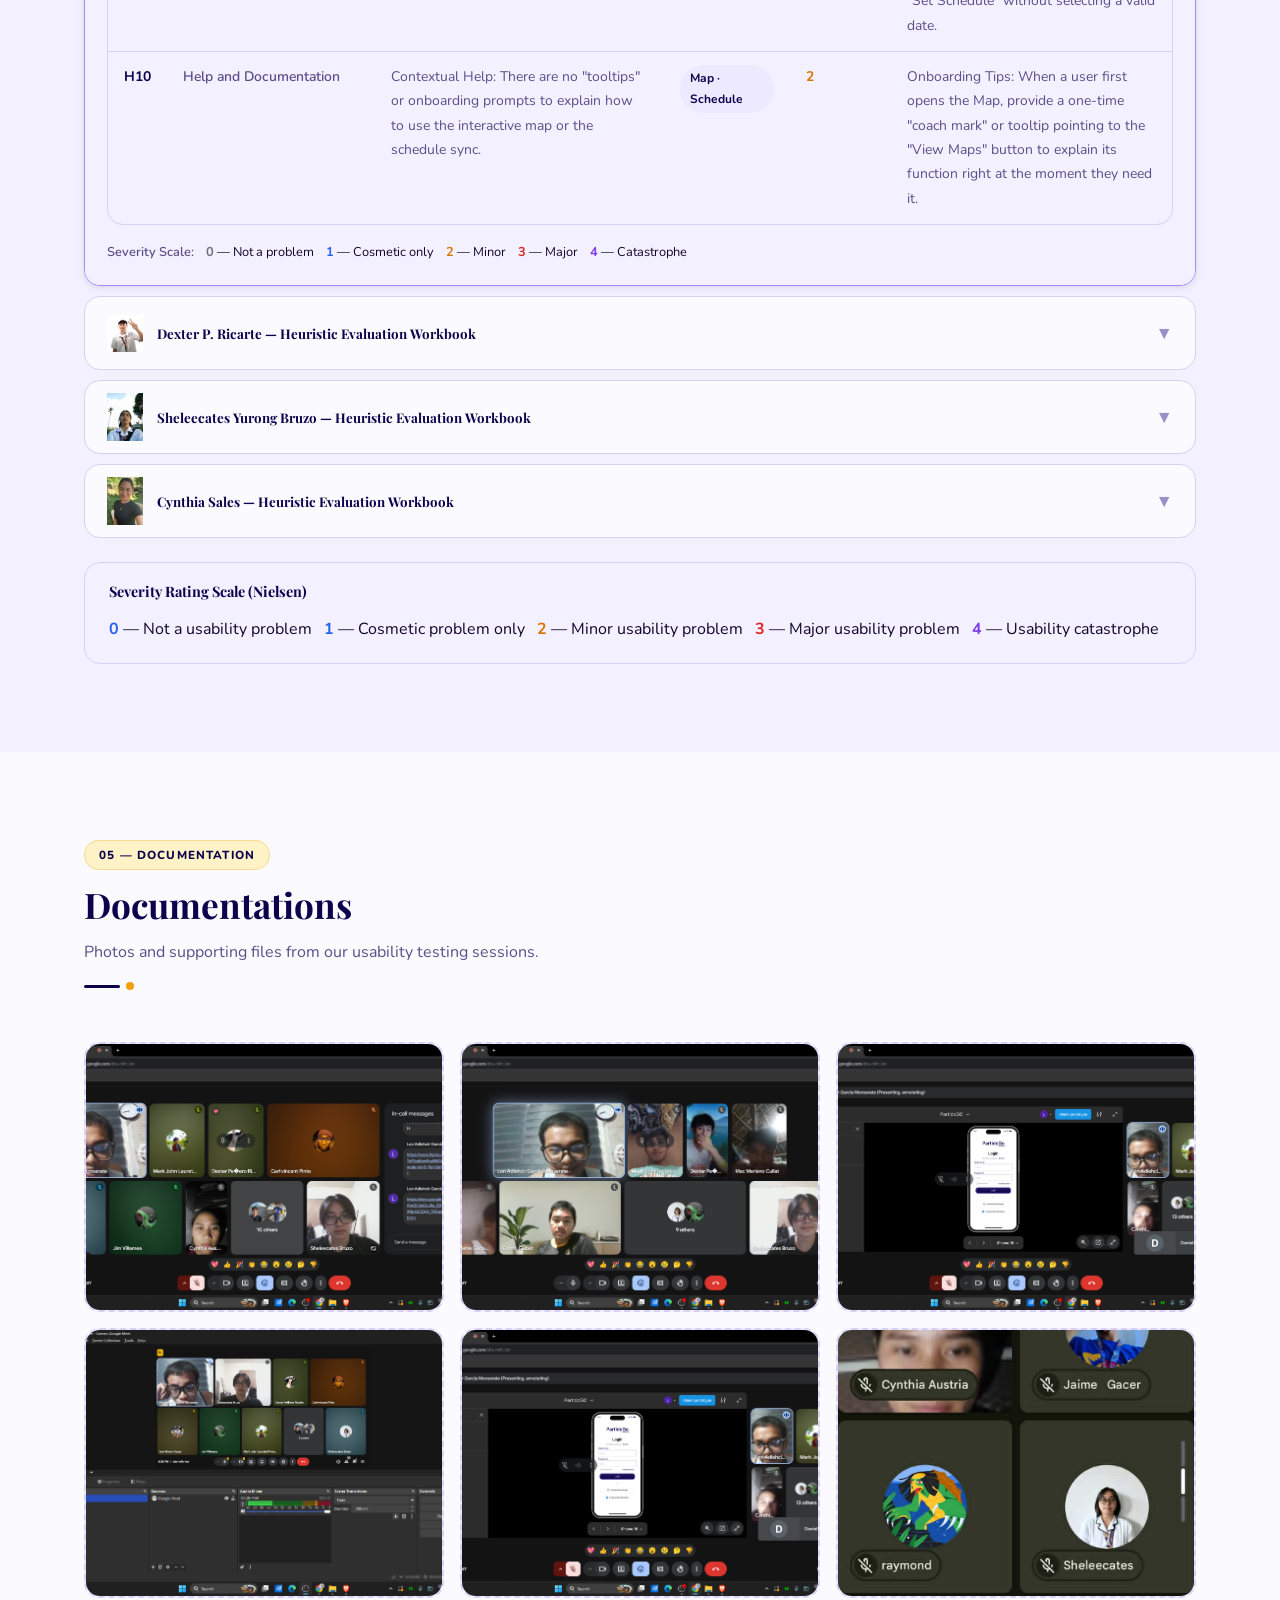
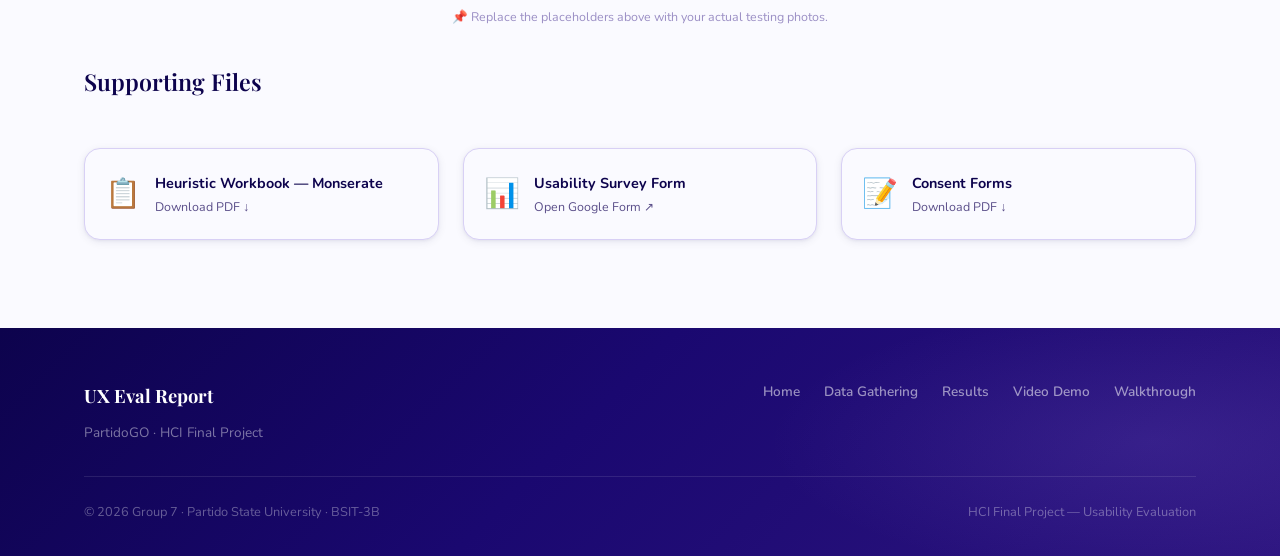
==== commit 7b5928a7: "Update data-gathering.html" ====
--- a/data-gathering.html
+++ b/data-gathering.html
@@ -598,7 +598,7 @@
           <button class="accordion-header">
             <div class="accordion-title">
               <div class="accordion-icon">
-                <img src="assets/images/LON.JPG" alt="">
+                <img src="assets/images/LON.jpg" alt="">
               </div>
               Lon Adlehcir Monserate — Heuristic Evaluation Workbook
             </div>
